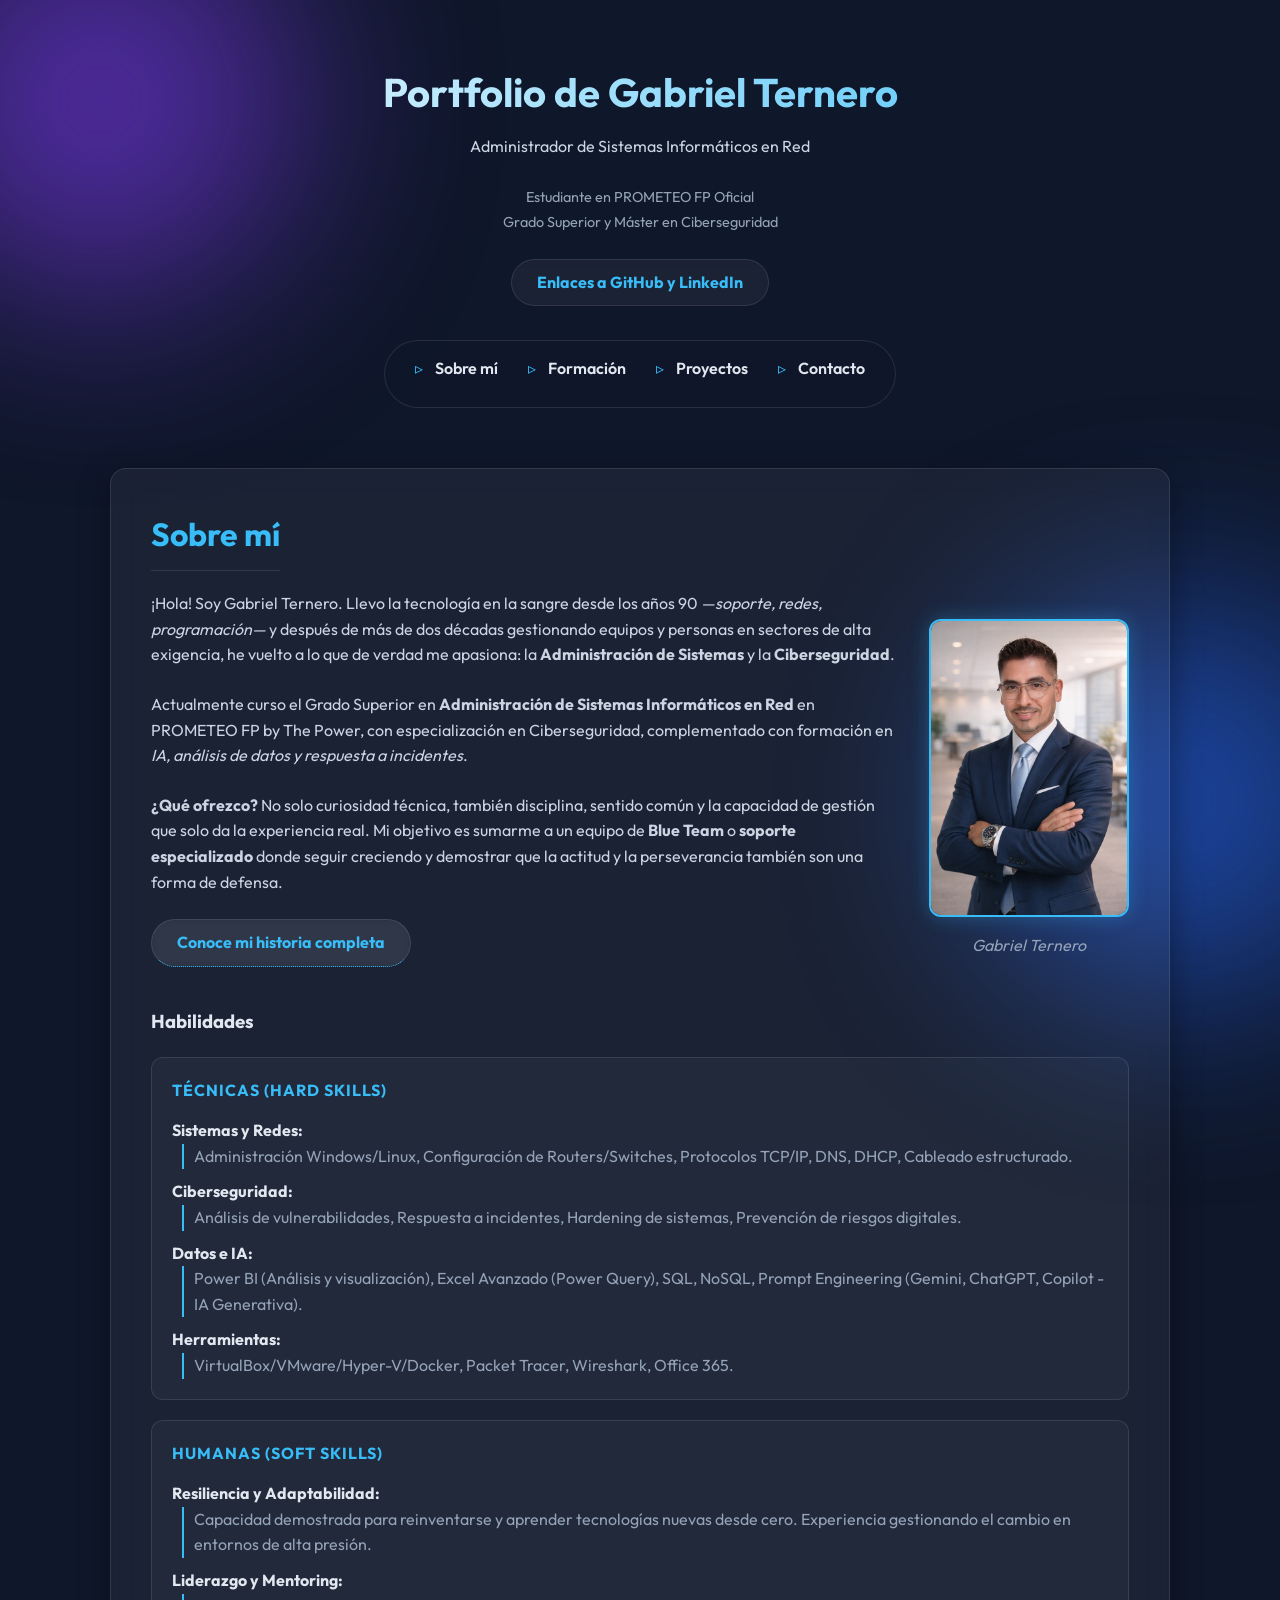
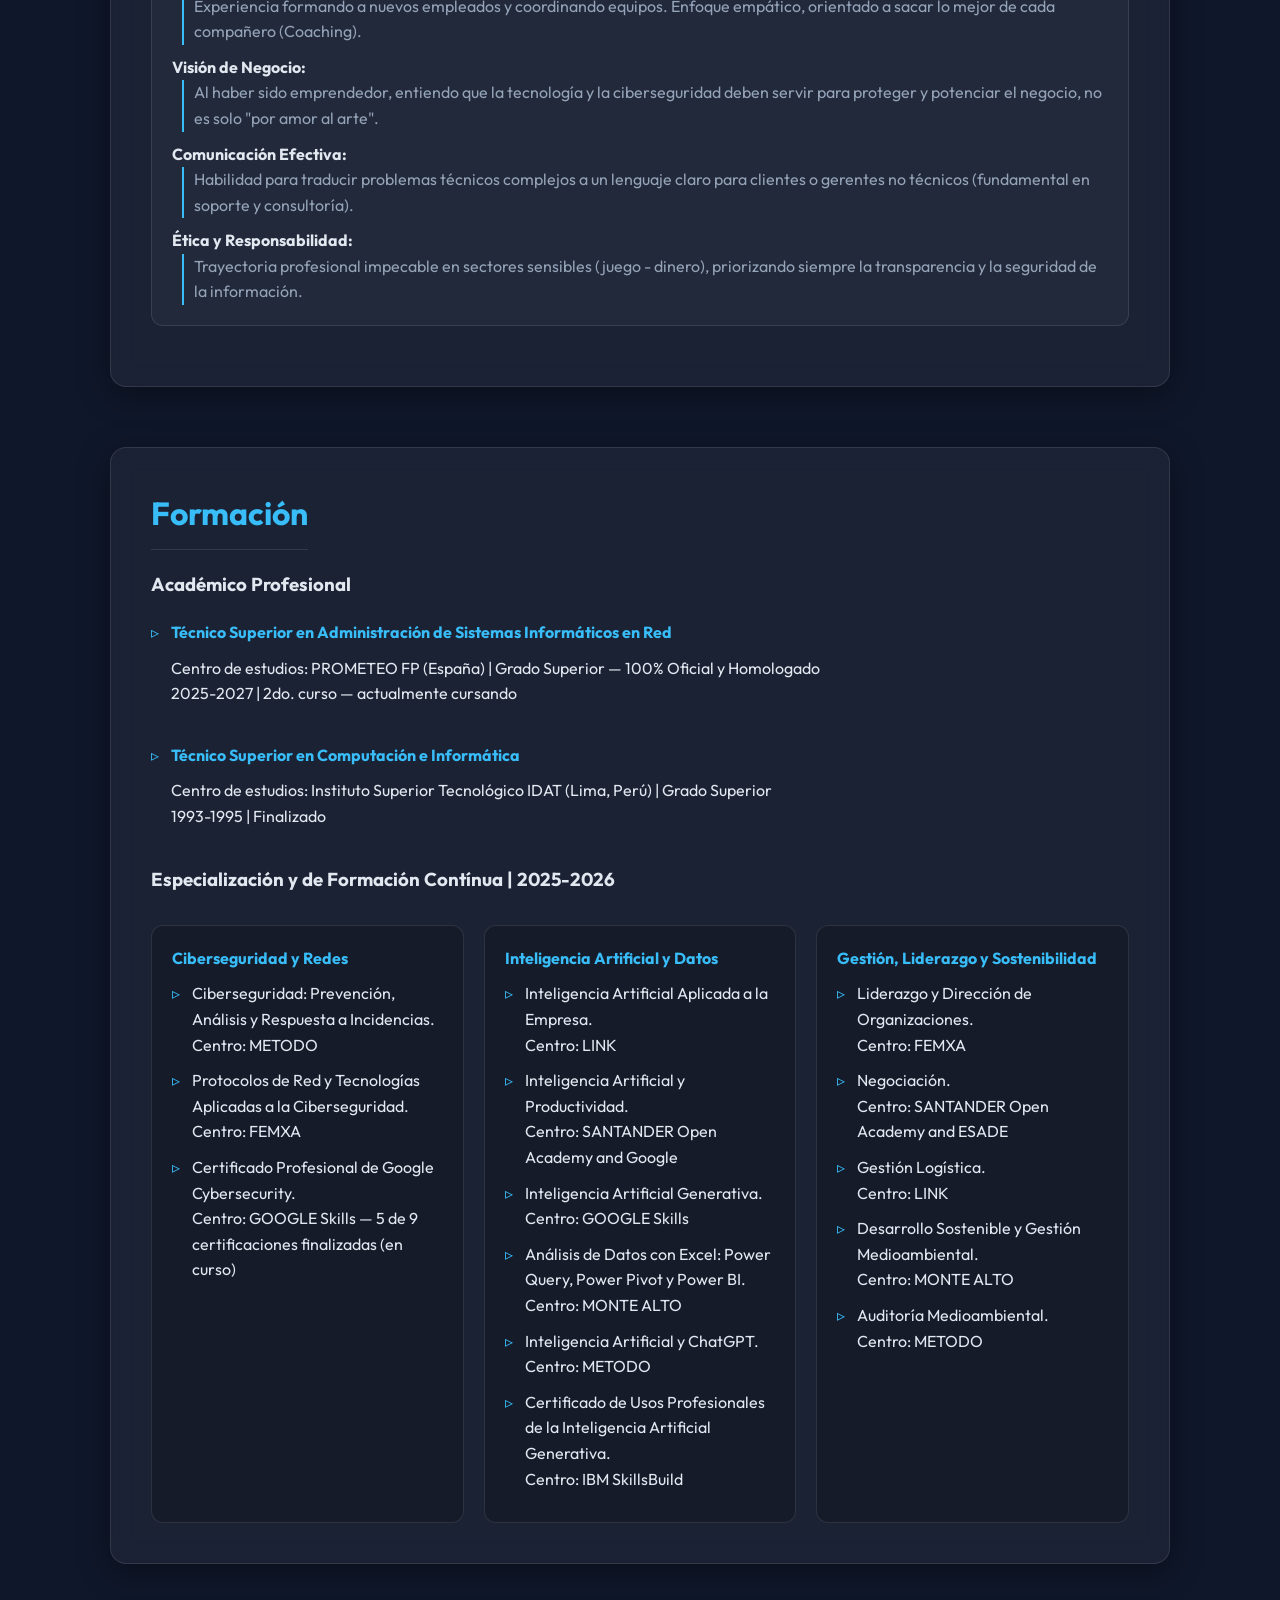
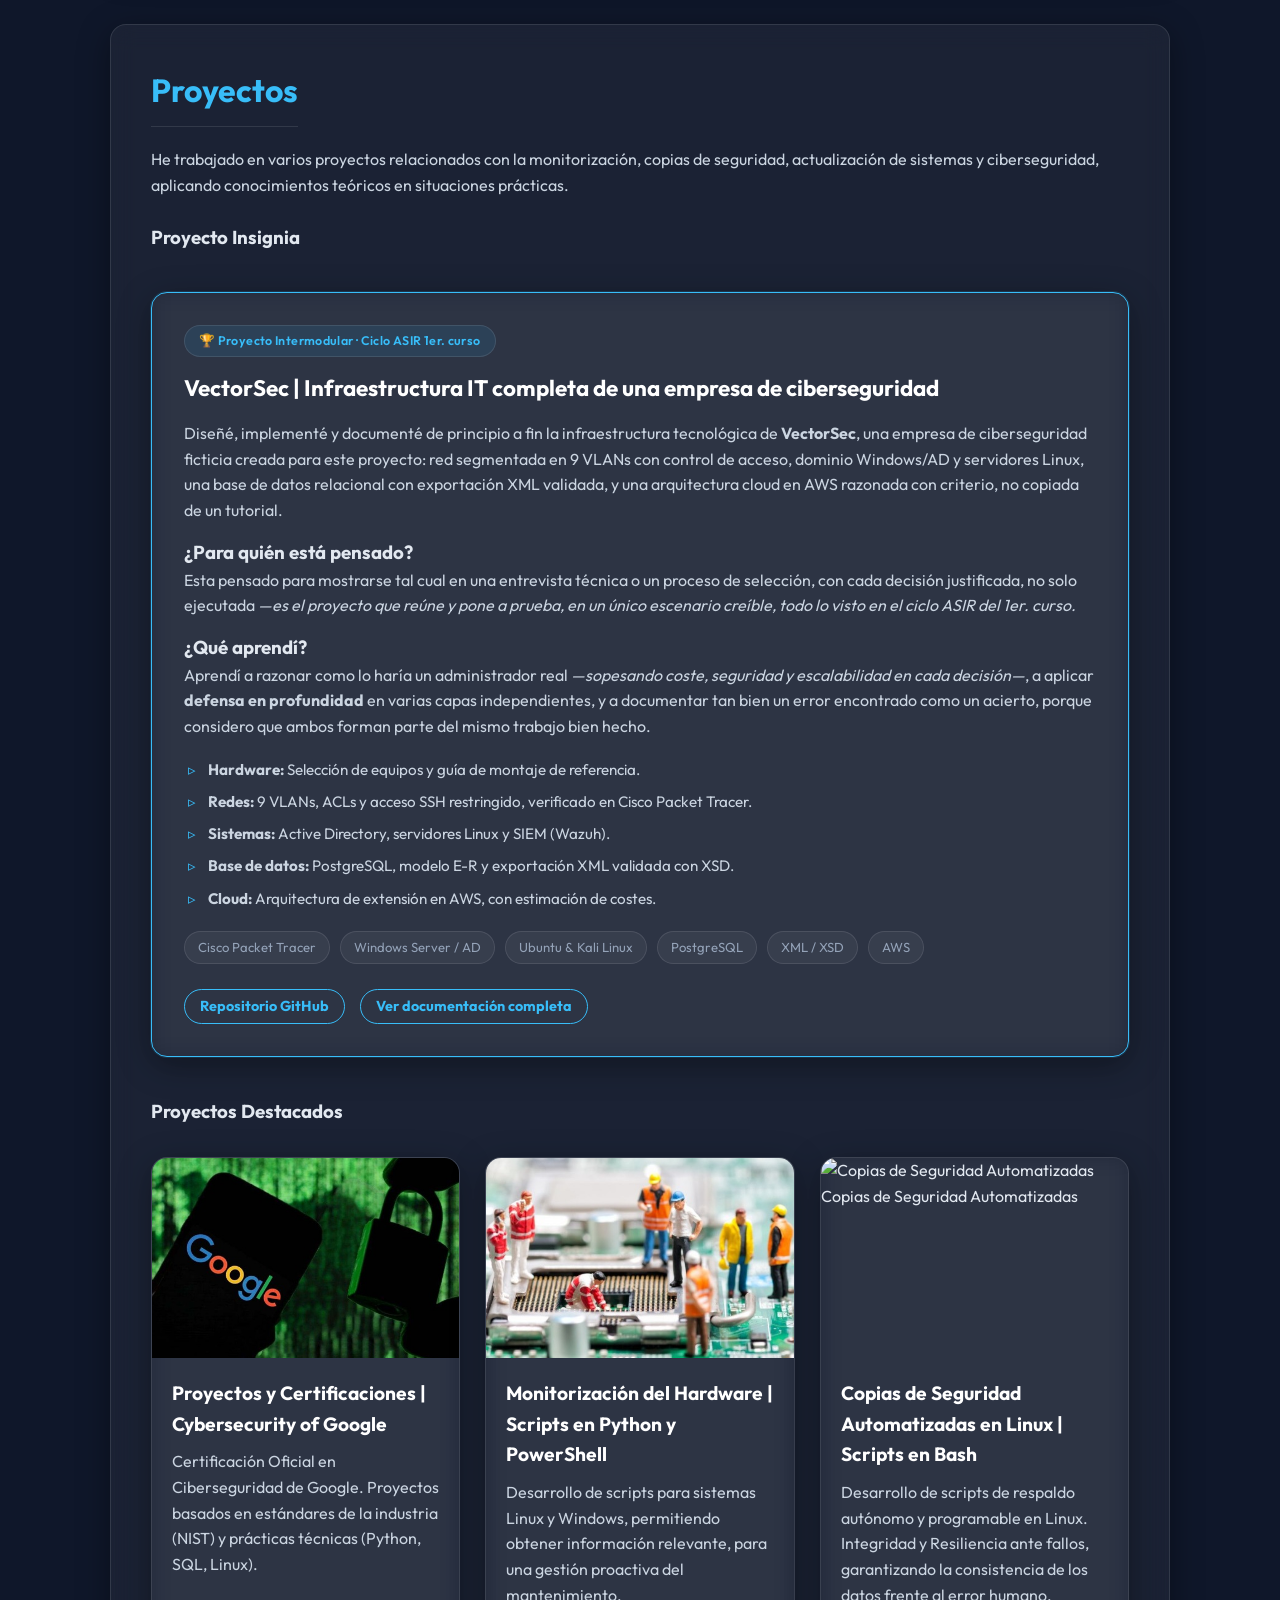
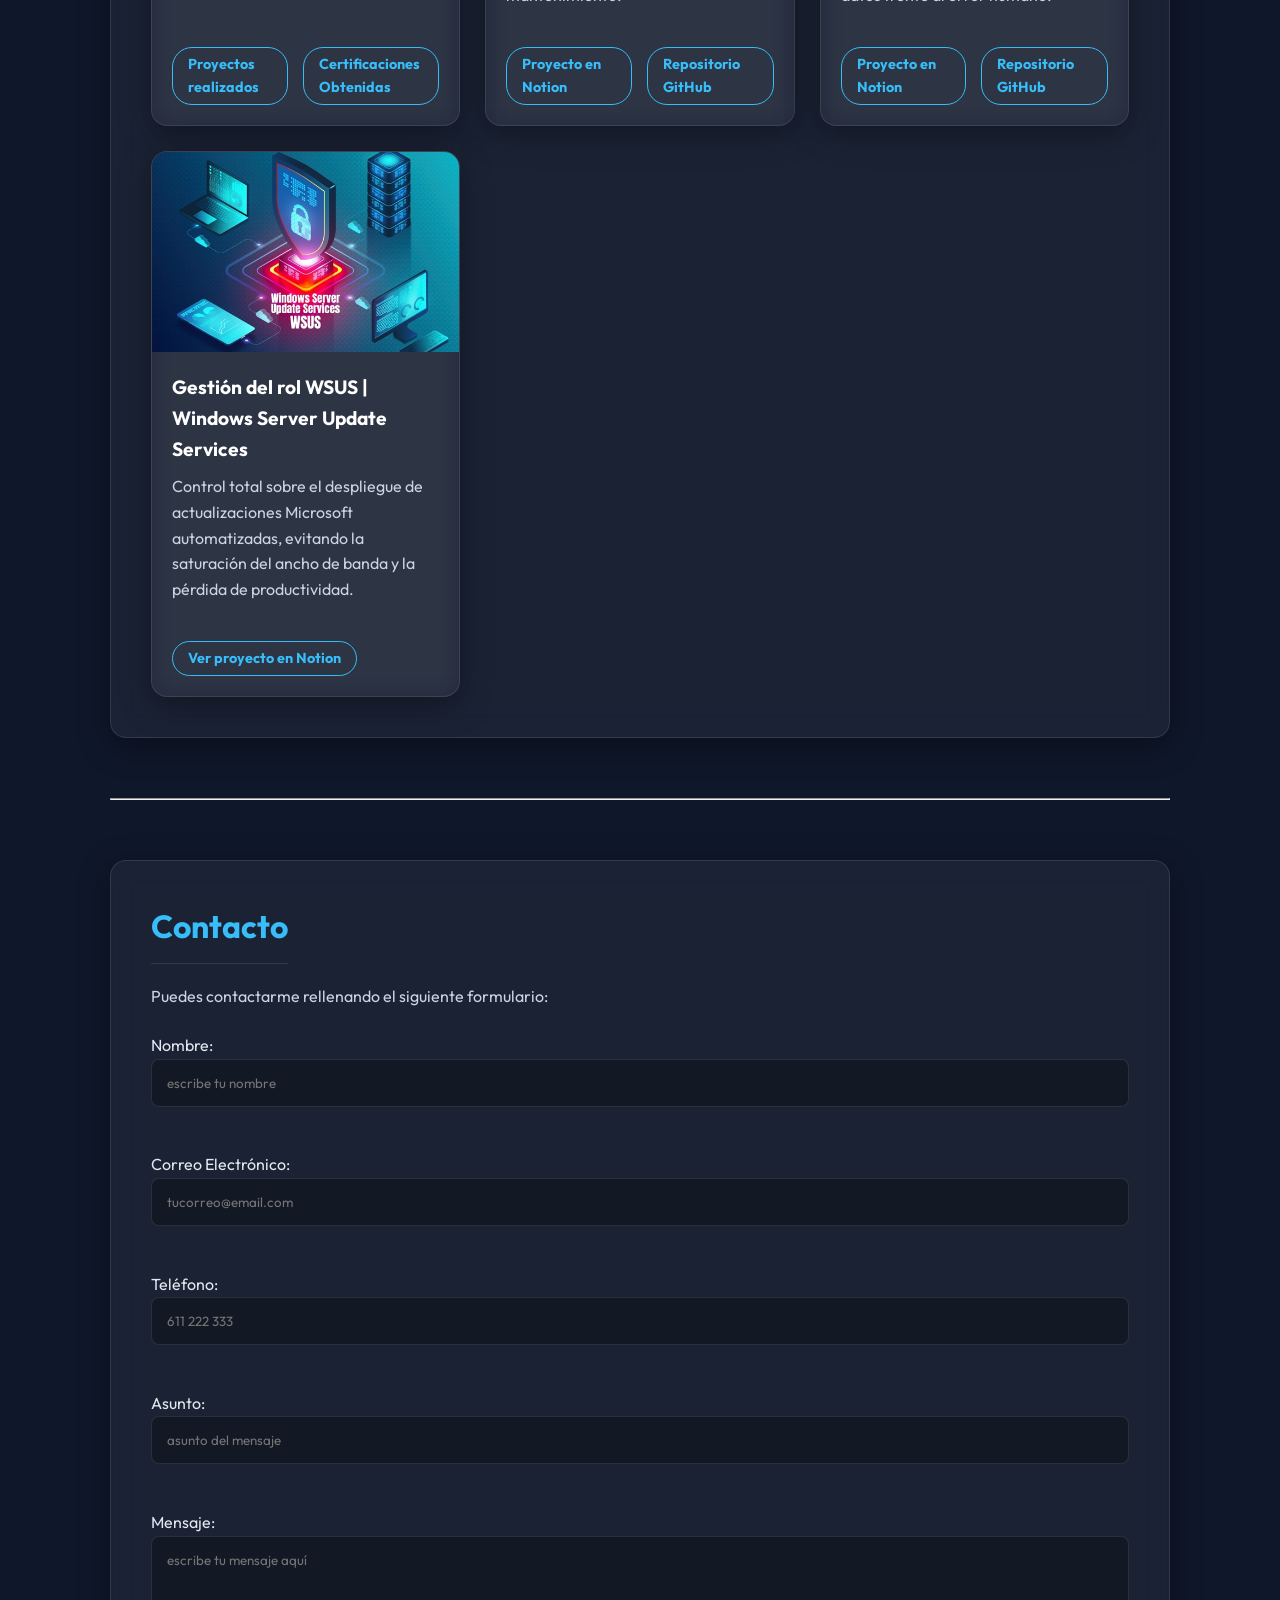
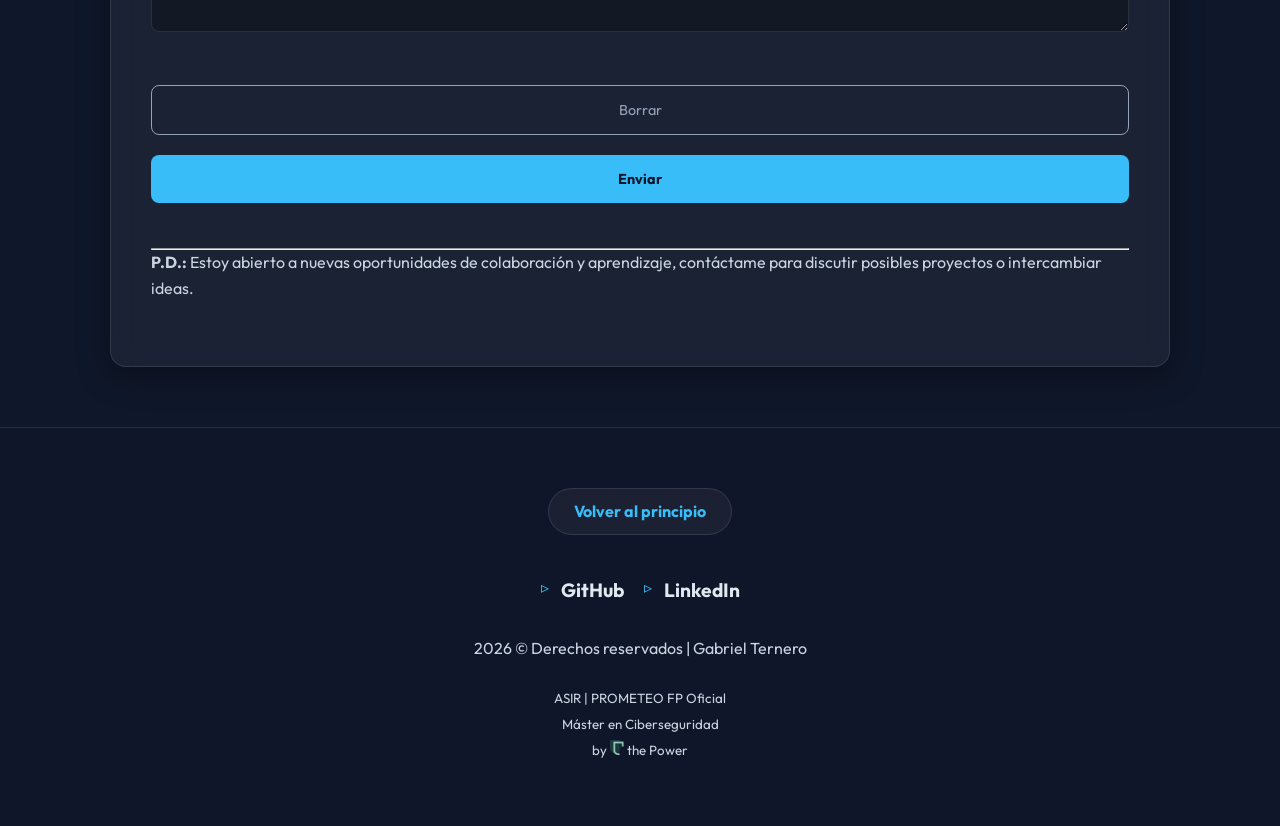
==== index.html @ db65987c "index Ok" ====
<!DOCTYPE html>
<!-- Sirve para definir el tipo de documento y la versión de HTML que se está utilizando -->
<html lang="es">
<!-- Define el idioma del documento como español -->

<head>
    <!-- "head" Etiqueta que contiene metadatos y enlaces a recursos externos -->
    <meta charset="UTF-8">
    <!-- Define la codificación de caracteres del documento como UTF-8. -->
    <meta name="viewport" content="width=device-width, initial-scale=1.0">
    <!-- Configura la vista para dispositivos móviles, asegurando que el diseño se adapte con el ancho -->
    <meta name="author" content="Gabriel Ternero">
    <!-- Indica el autor del documento -->
    <meta name="copyright" content="Gabriel Ternero 2025">
    <!-- Derechos de autor del documento -->
    <meta name="description"
        content="Portfolio Profesional de Gabriel Ternero, Administrador de Sistemas Informáticos en Red (ASIR) especializado en Ciberseguridad e Inteligencia Artificial">
    <!-- Proporciona una breve descripción del contenido del documento para los motores de búsqueda -->
    <meta name="robots" content="index, follow">
    <!-- Indica a los motores de búsqueda que indexen la página y sigan los enlaces -->
    <link rel="icon" href="./images/favicon-gt.png" type="image/png">
    <!-- Enlaza un icono que se muestra en la pestaña del navegador -->
    <title>Gabriel Ternero | Portfolio Profesional</title>
    <!-- Título del documento que aparece en la pestaña del navegador -->
    <link rel="stylesheet" href="./styles.css">
    <!-- Referencia al archivo "styles" CSS (estilos en CSS) -->
</head>

<body> <!-- cuerpo principal del documento -->

    <div class="gradient">

        <header id="principio"> <!-- Encabezado de la página -->

            <div class="encabezado"> <!-- Caja del titulo principal -->

                <h1>Portfolio de Gabriel Ternero</h1> <!-- El título principal de la página -->

                <p>Administrador de Sistemas Informáticos en Red</p>

                <p class="infoProf"> <!-- Información académica actual -->
                    <small>Estudiante en PROMETEO FP Oficial<br>
                        Grado Superior y Máster en Ciberseguridad</small> <br>
                </p>

                <p class="linkProf"> <!-- Enlaces profesionales -->
                    <a href="#enlaces">Enlaces a GitHub y LinkedIn</a>
                </p>
            </div>
            <div>
                <nav class="navbar"> <!-- Barra de navegación con enlaces a secciones específicas de la página -->

                    <button class="menu-toggle" aria-label="Abrir menú"> <!-- Botón para menú móvil -->

                        <span></span>
                        <span></span>
                        <span></span>

                    </button>

                    <ul class="nav-list">

                        <li><a href="#sobre-mi">Sobre mí</a></li>
                        <li><a href="#mi-formacion">Formación</a></li>
                        <li><a href="#mis-proyectos">Proyectos</a></li>
                        <li><a href="#contactar">Contacto</a></li>

                    </ul>

                </nav>
            </div>
        </header>

        <main> <!-- Contenido principal de la página -->

            <div class="sobreMi"> <!--- Caja de Sobre mí -->

                <section>

                    <h2 id="sobre-mi">Sobre mí</h2> <!-- Ancla sobre el encabezado de nivel 2 "Sobre mí" -->

                    <figure>
                        <img src="./images/gabts.jpg" alt="Mi fotografía" width="200">
                        <!-- Mi imagen profesional -->
                        <figcaption>Gabriel Ternero</figcaption>
                    </figure>
                    <br>

                    <p>¡Hola! Soy Gabriel Ternero. Llevo la tecnología en la sangre desde los años 90 <em>—soporte,
                        redes, programación—</em> y después de más de dos décadas gestionando equipos y personas en
                        sectores de alta exigencia, he vuelto a lo que de verdad me apasiona: la
                        <b>Administración de Sistemas</b> y la <b>Ciberseguridad</b>.
                    </p>

                    <p>Actualmente curso el Grado Superior en <b>Administración de Sistemas Informáticos en Red</b>
                        en PROMETEO FP by The Power, con especialización en Ciberseguridad, complementado con
                        formación en <em>IA, análisis de datos y respuesta a incidentes</em>.</p>

                    <p><b>¿Qué ofrezco?</b> No solo curiosidad técnica, también disciplina, sentido común y la
                        capacidad de gestión que solo da la experiencia real. Mi objetivo es sumarme a un equipo de
                        <b>Blue Team</b> o <b>soporte especializado</b> donde seguir creciendo y demostrar que la
                        actitud y la perseverancia también son una forma de defensa.
                    </p>

                    <p class="linkProf"><a href="historia.html">Conoce mi historia completa</a></p>

                    <div class="skills"> <!-- Caja de Habilidades -->

                        <h3>Habilidades</h3> <!-- Subtítulo habilidades -->

                        <div class="hard">

                            <h4>Técnicas (Hard Skills)</h4>

                            <dl> <!-- Lista de definiciones para las habilidades -->
                                <dt><b>Sistemas y Redes:</b></dt>
                                <dd>Administración Windows/Linux, Configuración de Routers/Switches, Protocolos TCP/IP,
                                    DNS,
                                    DHCP, Cableado estructurado.</dd>
                                <dt><b>Ciberseguridad:</b></dt>
                                <dd>Análisis de vulnerabilidades, Respuesta a incidentes, Hardening de sistemas,
                                    Prevención
                                    de
                                    riesgos digitales.</dd>
                                <dt><b>Datos e IA:</b></dt>
                                <dd>Power BI (Análisis y visualización), Excel Avanzado (Power Query), SQL, NoSQL,
                                    Prompt
                                    Engineering
                                    (Gemini, ChatGPT, Copilot - IA Generativa).</dd>
                                <dt><b>Herramientas:</b></dt>
                                <dd>VirtualBox/VMware/Hyper-V/Docker, Packet Tracer, Wireshark, Office 365.</dd>
                            </dl>
                        </div>

                        <div class="soft">

                            <h4>Humanas (Soft Skills)</h4>

                            <dl>
                                <dt><b>Resiliencia y Adaptabilidad:</b></dt>
                                <dd>Capacidad demostrada para reinventarse y aprender tecnologías nuevas desde cero.
                                    Experiencia
                                    gestionando el cambio en entornos de alta presión.</dd>
                                <dt><b>Liderazgo y Mentoring:</b></dt>
                                <dd>Experiencia formando a nuevos empleados y coordinando equipos. Enfoque empático,
                                    orientado a
                                    sacar lo mejor de cada compañero (Coaching).</dd>
                                <dt><b>Visión de Negocio:</b></dt>
                                <dd>Al haber sido emprendedor, entiendo que la tecnología y la ciberseguridad deben
                                    servir
                                    para
                                    proteger y potenciar el negocio, no es solo "por amor al arte".</dd>
                                <dt><b>Comunicación Efectiva:</b></dt>
                                <dd>Habilidad para traducir problemas técnicos complejos a un lenguaje claro para
                                    clientes o
                                    gerentes no técnicos (fundamental en soporte y consultoría).</dd>
                                <dt><b>Ética y Responsabilidad:</b></dt>
                                <dd>Trayectoria profesional impecable en sectores sensibles (juego - dinero),
                                    priorizando
                                    siempre
                                    la transparencia y la seguridad de la información.</dd>
                            </dl>
                        </div>
                    </div>

                </section>

            </div>

            <div class="formacion"> <!--- Caja general de Formación -->

                <section> <!-- Sección de Formación -->

                    <h2 id="mi-formacion">Formación</h2> <!-- Ancla sobre el encabezado de nivel 2 "Formación" -->

                    <h3>Académico Profesional</h3>

                    <div class="academico"> <!-- Caja de Formación Académica -->
                        <ul>
                            <li>
                                <h4>Técnico Superior en Administración de Sistemas Informáticos en Red</h4>

                                Centro de estudios: PROMETEO FP (España) | Grado Superior — 100% Oficial y
                                Homologado<br>
                                2025-2027 | 2do. curso — actualmente cursando
                            </li> <br>

                            <li>
                                <h4>Técnico Superior en Computación e Informática</h4>

                                Centro de estudios: Instituto Superior Tecnológico IDAT (Lima, Perú) | Grado Superior
                                <br>
                                1993-1995 | Finalizado
                            </li> <br>
                        </ul>
                    </div>

                    <h3>Especialización y de Formación Contínua | 2025-2026</h3>

                    <div class="especializacion"> <!-- Caja de Especialización -->
                        <div class="ciber"> <!-- Caja Ciberseguridad -->

                            <h4>Ciberseguridad y Redes</h4>

                            <ul>
                                <li>
                                    Ciberseguridad: Prevención, Análisis y Respuesta a Incidencias. <br>
                                    Centro: METODO
                                </li>
                                <li>
                                    Protocolos de Red y Tecnologías Aplicadas a la Ciberseguridad. <br>
                                    Centro: FEMXA
                                </li>
                                <li>
                                    Certificado Profesional de Google Cybersecurity. <br>
                                    Centro: GOOGLE Skills — 5 de 9 certificaciones finalizadas (en curso)
                                </li>
                            </ul>
                        </div>
                        <div class="iaDatos"> <!-- Caja IA y Datos -->

                            <h4>Inteligencia Artificial y Datos</h4>

                            <ul>
                                <li>
                                    Inteligencia Artificial Aplicada a la Empresa. <br>
                                    Centro: LINK
                                </li>
                                <li>
                                    Inteligencia Artificial y Productividad. <br>
                                    Centro: SANTANDER Open Academy and Google
                                </li>
                                <li>Inteligencia Artificial Generativa. <br>
                                    Centro: GOOGLE Skills
                                </li>
                                <li>
                                    Análisis de Datos con Excel: Power Query, Power Pivot y Power BI. <br>
                                    Centro: MONTE ALTO
                                </li>
                                <li>
                                    Inteligencia Artificial y ChatGPT. <br>
                                    Centro: METODO
                                </li>
                                <li>
                                    Certificado de Usos Profesionales de la Inteligencia Artificial Generativa. <br>
                                    Centro: IBM SkillsBuild
                                </li>
                            </ul>
                        </div>
                        <div class="gls"> <!-- Caja GLS -->

                            <h4>Gestión, Liderazgo y Sostenibilidad</h4>

                            <ul>
                                <li>
                                    Liderazgo y Dirección de Organizaciones. <br>
                                    Centro: FEMXA
                                </li>
                                <li>
                                    Negociación. <br>
                                    Centro: SANTANDER Open Academy and ESADE
                                </li>
                                <li>
                                    Gestión Logística. <br>
                                    Centro: LINK
                                </li>
                                <li>
                                    Desarrollo Sostenible y Gestión Medioambiental. <br>
                                    Centro: MONTE ALTO
                                </li>
                                <li>
                                    Auditoría Medioambiental. <br>
                                    Centro: METODO
                                </li>
                            </ul>
                        </div>
                    </div>

                </section>

            </div>

            <div class="proyectos"> <!--- Caja general de Proyectos -->
                <section> <!-- Sección de Proyectos -->

                    <h2 id="mis-proyectos">Proyectos</h2>

                    <p class="intro-proyectos">He trabajado en varios proyectos relacionados con la monitorización,
                        copias de seguridad, actualización de sistemas y ciberseguridad, aplicando conocimientos
                        teóricos en situaciones prácticas.</p>
                    <!-- Introducción a los proyectos -->

                    <h3>Proyecto Insignia</h3>

                    <div class="grid-proyectos"> <!-- Contenedor de la cuadrícula de proyectos -->

                        <div class="card glass featured-project">
                            <!-- Tarjeta de proyecto con efecto glassmorphism y características resaltantes -->

                            <article class="featured-content">

                                <span class="featured-badge">🏆 Proyecto Intermodular · Ciclo ASIR 1er. curso</span>

                                <h4>VectorSec | Infraestructura IT completa de una empresa de ciberseguridad</h4>

                                <p>
                                    Diseñé, implementé y documenté de principio a fin la infraestructura tecnológica
                                    de <b>VectorSec</b>, una empresa de ciberseguridad ficticia creada para este
                                    proyecto:
                                    red segmentada en 9 VLANs con control de acceso, dominio Windows/AD y servidores
                                    Linux, una base de datos relacional con exportación XML validada, y una arquitectura
                                    cloud en AWS razonada con criterio, no copiada de un tutorial.
                                </p>

                                <h3>¿Para quién está pensado?</h3>

                                <p>
                                    Esta pensado para mostrarse tal cual en una entrevista técnica o un proceso de
                                    selección, con cada decisión justificada, no solo ejecutada <em>—es el proyecto que
                                        reúne y pone a prueba, en un
                                        único escenario creíble, todo lo visto en el ciclo ASIR del 1er. curso.</em>
                                </p>

                                <h3>¿Qué aprendí?</h3>

                                <p>
                                    Aprendí a razonar como lo haría un administrador real <em>—sopesando coste,
                                        seguridad y escalabilidad en cada decisión—</em>, a aplicar <b>defensa en
                                        profundidad</b> en
                                    varias capas independientes, y a documentar tan bien un error encontrado como un
                                    acierto, porque considero que ambos forman parte del mismo trabajo bien hecho.
                                </p>

                                <ul class="featured-modules">
                                    <li><b>Hardware:</b> Selección de equipos y guía de montaje de referencia.</li>
                                    <li><b>Redes:</b> 9 VLANs, ACLs y acceso SSH restringido, verificado en Cisco Packet
                                        Tracer.
                                    </li>
                                    <li><b>Sistemas:</b> Active Directory, servidores Linux y SIEM (Wazuh).</li>
                                    <li><b>Base de datos:</b> PostgreSQL, modelo E-R y exportación XML validada con XSD.
                                    </li>
                                    <li><b>Cloud:</b> Arquitectura de extensión en AWS, con estimación de costes.</li>
                                </ul>

                                <div class="tech-stack">
                                    <span class="tech-tag">Cisco Packet Tracer</span>
                                    <span class="tech-tag">Windows Server / AD</span>
                                    <span class="tech-tag">Ubuntu &amp; Kali Linux</span>
                                    <span class="tech-tag">PostgreSQL</span>
                                    <span class="tech-tag">XML / XSD</span>
                                    <span class="tech-tag">AWS</span>
                                </div>

                                <div class="card-links">
                                    <!-- URL del repositorio -->
                                    <a href="https://github.com/GabTS75/vectorsec-project" target="_blank"
                                        rel="noopener noreferrer">Repositorio GitHub</a>
                                    <a href="https://github.com/GabTS75/vectorsec-project#readme" target="_blank"
                                        rel="noopener noreferrer">Ver documentación completa</a>
                                </div>

                            </article>
                        </div>
                    </div>

                    <h3>Proyectos Destacados</h3>

                    <div class="grid-proyectos"> <!-- Contenedor de la cuadrícula de proyectos -->

                        <article class="card glass"> <!-- Tarjeta de proyecto con efecto glassmorphism -->
                            <figure>
                                <img src="./images/00_cybersecurity.jpg" alt="Ciberseguridad Google">
                                <figcaption>Ciberseguridad Google</figcaption>
                            </figure>
                            <div class="card-content"> <!-- Contenido de la tarjeta -->

                                <h4>Proyectos y Certificaciones | Cybersecurity of Google</h4>

                                <p>Certificación Oficial en Ciberseguridad de Google. Proyectos basados en estándares de
                                    la industria (NIST) y prácticas técnicas (Python, SQL, Linux).</p>
                                <div class="card-links"> <!-- Enlaces relacionados con el proyecto -->
                                    <a href="https://github.com/GabTS75/Proyectos_Ciber" target="_blank"
                                        rel="noopener noreferrer">Proyectos realizados</a>
                                    <a href="https://github.com/GabTS75/CIBERSEGURIDAD" target="_blank"
                                        rel="noopener noreferrer">Certificaciones Obtenidas</a>
                                </div>
                            </div>
                        </article>

                        <article class="card glass">
                            <figure>
                                <img src="./images/01_monitorizacion.jpg" alt="Monitorización del hardware">
                                <figcaption>Monitorización del hardware</figcaption>
                            </figure>
                            <div class="card-content">

                                <h4>Monitorización del Hardware | Scripts en Python y PowerShell</h4>

                                <p>Desarrollo de scripts para sistemas Linux y Windows, permitiendo obtener información
                                    relevante, para una gestión proactiva del mantenimiento.
                                </p>
                                <div class="card-links">
                                    <a href="https://legendary-split-8cd.notion.site/01-Monitorizaci-n-del-Hardware-Gabriel-Ternero-33be1f2471ef807baf64f1db499580da"
                                        target="_blank" rel="noopener noreferrer">Proyecto en Notion</a>
                                    <a href="https://github.com/GabTS75/Monitorizacion" target="_blank"
                                        rel="noopener noreferrer">Repositorio GitHub</a>
                                </div>
                            </div>
                        </article>

                        <article class="card glass">
                            <figure>
                                <img src="./images/02_backups.jpg" alt="Copias de Seguridad Automatizadas">
                                <figcaption>Copias de Seguridad Automatizadas</figcaption>
                            </figure>
                            <div class="card-content">

                                <h4>Copias de Seguridad Automatizadas en Linux | Scripts en Bash</h4>

                                <p>Desarrollo de scripts de respaldo autónomo y programable en Linux. Integridad y
                                    Resiliencia ante fallos, garantizando la consistencia de los datos frente al error
                                    humano.</p>
                                <div class="card-links">
                                    <a href="https://legendary-split-8cd.notion.site/02-Copia-de-Seguridad-Automatizada-en-Linux-Gabriel-Ternero-330e1f2471ef80ad87f6c315949d7b4e"
                                        target="_blank" rel="noopener noreferrer">Proyecto en Notion</a>
                                    <a href="https://github.com/GabTS75/BackupScripts" target="_blank"
                                        rel="noopener noreferrer">Repositorio GitHub</a>
                                </div>
                            </div>
                        </article>

                        <article class="card glass">
                            <figure>
                                <img src="./images/03_wsus.jpg" alt="Windows Server Update Services">
                                <figcaption>Gestión del rol WSUS</figcaption>
                            </figure>
                            <div class="card-content">

                                <h4>Gestión del rol WSUS | Windows Server Update Services</h4>

                                <p>Control total sobre el despliegue de actualizaciones Microsoft automatizadas,
                                    evitando la saturación del ancho de banda y la pérdida de productividad.</p>
                                <div class="card-links">
                                    <a href="https://legendary-split-8cd.notion.site/03-Rol-WSUS-caso-pr-ctico-de-resoluci-n-de-incidencias-Gabriel-Ternero-392e1f2471ef80eabce7dd4c1c8f1eda"
                                        target="_blank" rel="noopener noreferrer">Ver proyecto en Notion</a>
                                </div>
                            </div>
                        </article>

                    </div>
                </section>
            </div>

            <hr>

            <div class="contacto"> <!-- Caja del Contacto-->

                <section> <!-- Sección de Contacto -->

                    <h2 id="contactar">Contacto</h2><!-- Ancla sobre el encabezado de nivel 2 "Contacto" -->

                    <p> Puedes contactarme rellenando el siguiente formulario: </p>

                    <div>
                        <form id="formContacto"> <!-- Inicio del formulario de contacto. -->
                            <input type="hidden" name="access_key" value="de50fab6-8196-46a9-b37b-d1418a4a1e5c">
                            <!-- Clave de acceso para el servicio de formulario. -->
                            <input type="hidden" name="subject" value="Nuevo mensaje desde tu portfolio">
                            <input type="hidden" name="from_name" value="Portfolio de Gabriel Ternero">
                            <input type="checkbox" name="botcheck" style="display:none"> <!-- honeypot anti-spam -->

                            <label for="nombre">Nombre:</label> <!-- Etiqueta para el nombre. -->
                            <input type="text" id="nombre" name="nombre" placeholder="escribe tu nombre"
                                required><br><br> <!-- Campo de texto para el nombre que es obligatorio. -->

                            <label for="email">Correo Electrónico:</label> <!-- Etiqueta para el correo electrónico. -->
                            <input type="email" id="email" name="email" placeholder="tucorreo@email.com"
                                required><br><br> <!-- Campo de texto para el correo electrónico. -->

                            <label for="telefono">Teléfono:</label> <!-- Etiqueta para el teléfono. -->
                            <input type="tel" required name="telefono" id="telefono" pattern="[0-9]{9}"
                                placeholder="611 222 333"><br><br>
                            <!-- Campo de texto para el teléfono con patrón específico. -->

                            <label for="asunto">Asunto:</label> <!-- Etiqueta para el asunto. -->
                            <input type="text" id="asunto" name="asunto" placeholder="asunto del mensaje"><br><br>
                            <!-- Campo de texto para el asunto. -->

                            <label for="mensaje">Mensaje:</label><br> <!-- Etiqueta para el mensaje. -->
                            <textarea id="mensaje" name="mensaje" rows="4" cols="50"
                                placeholder="escribe tu mensaje aquí" required></textarea><br><br>
                            <!-- Área de texto para el mensaje. -->

                            <input type="reset" value="Borrar"> <!-- Botón para borrar el formulario. -->
                            <input type="submit" value="Enviar"> <!-- Botón para enviar el formulario. -->
                            <p id="formMensaje" style="display:none;"></p>
                        </form>
                    </div>

                    <br>
                    <hr>

                    <p><b>P.D.:</b> Estoy abierto a nuevas oportunidades de colaboración y aprendizaje,
                        contáctame
                        para discutir posibles proyectos o intercambiar ideas.
                    </p>

                </section>

            </div>

        </main>

        <footer id="enlaces"> <!--- Pie de página del documento -->

            <p class="linkProf">
                <a href="#principio">Volver al principio</a>
            </p>

            <div class="links"> <!-- Caja del pie de página -->
                <ul>
                    <li> <!-- Elementos de la lista en línea. -->
                        <a href="https://github.com/GabTS75" target="_blank" rel="noopener noreferrer">GitHub</a>
                    </li>
                    <li>
                        <a href="https://www.linkedin.com/in/jgabrielts/" target="_blank"
                            rel="noopener noreferrer">LinkedIn</a>
                    </li>
                </ul>
            </div>

            <p>2026 &copy; Derechos reservados | Gabriel Ternero</p>
            <p>
                <small>ASIR | PROMETEO FP Oficial <br>
                    Máster en Ciberseguridad <br>
                    by <img src="./images/thepower.png" alt="Logo The Power" style="height: 1.1em;"> the Power
                </small>
            </p>

        </footer>

    </div>

    <script> // Script para enviar el formulario de contacto a través de Web3Forms
        document.getElementById('formContacto').addEventListener('submit', function (e) {
            e.preventDefault();
            const form = e.target;
            const data = new FormData(form);
            const mensajeEl = document.getElementById('formMensaje');

            fetch('https://api.web3forms.com/submit', {
                method: 'POST',
                headers: { 'Accept': 'application/json' },
                body: data
            })
                .then((response) => response.json())
                .then((result) => {
                    if (result.success) {
                        mensajeEl.textContent = '¡Gracias! Tu mensaje se ha enviado correctamente.';
                        mensajeEl.style.color = 'green';
                        form.reset();
                    } else {
                        mensajeEl.textContent = 'Ha ocurrido un error. Inténtalo de nuevo o escríbeme directamente.';
                        mensajeEl.style.color = 'red';
                    }
                    mensajeEl.style.display = 'block';
                })
                .catch(() => {
                    mensajeEl.textContent = 'No se ha podido enviar. Revisa tu conexión e inténtalo de nuevo.';
                    mensajeEl.style.color = 'red';
                    mensajeEl.style.display = 'block';
                });
        });
    </script>

    <script> // Script para el menú de navegación responsive
        const menuToggle = document.querySelector('.menu-toggle'); // Selecciona el botón del menú
        const navList = document.querySelector('.nav-list'); // Selecciona la lista de navegación

        menuToggle.addEventListener('click', () => { // Evento de clic en el botón del menú
            navList.classList.toggle('active');
            menuToggle.classList.toggle('open');
        });

        // Cerrar menú al hacer clic en un enlace
        document.querySelectorAll('.nav-list a').forEach(link => { // Selecciona todos los enlaces de la lista de navegación
            link.addEventListener('click', () => { // Evento de clic en cada enlace
                navList.classList.remove('active');
                menuToggle.classList.remove('open');
            });
        });
    </script>

</body>

</html>
---- styles.css ----
@import url("https://fonts.googleapis.com/css2?family=Outfit:wght@300;400;600;700&display=swap");
/* Importamos la fuente 'Outfit' desde Google Fonts */

/* 1. VARIABLES Y CONFIGURACIÓN */
:root {
    --bg-dark: #0f172a;
    /* Azul muy oscuro de fondo */
    --bg-medium: rgba(15, 23, 42, 0.8);
    /* Azul oscuro semi-transparente para capas intermedias */
    --glass-bg: rgba(255, 255, 255, 0.05);
    /* Blanco muy transparente */
    --glass-border: rgba(255, 255, 255, 0.1);
    /* Borde sutil para el efecto cristal */
    --glass-shadow: 0 8px 32px 0 rgba(0, 0, 0, 0.37);
    /* Sombra para dar profundidad */

    --text-main: #e2e8f0;
    /* Blanco opaco para el texto principal */
    --text-muted: #94a3b8;
    /* Gris azulado */
    --text-smoke: #cbd5e1;
    /* Gris claro para el texto secundario */
    --accent: #38bdf8;
    /* Azul cian brillante */
    --accent-hover: #0ea5e9;
    /* Azul cian más oscuro para el hover */

    --gradient-blob-1: #7c3aed;
    /* Violeta */
    --gradient-blob-2: #2563eb;
    /* Azul */
}

* {
    /* Reseteo básico y configuración global */
    margin: 0;
    padding: 0;
    box-sizing: border-box;
    /* Para que el padding no afecte al tamaño total */
    cursor: default !important;
    /* Cursor por defecto (quito la manito del maouse para los links)*/
    /* Si se requiere restaurar (que cambie a "manito" en los enlaces, se elimina esa línea */
}

html {
    scroll-behavior: smooth;
    /* Desplazamiento suave al hacer clic en enlaces de navegación */
}

body {
    font-family: 'Outfit', sans-serif;
    /* Uso una fuente moderna o en su defecto la sans-serif */
    background-color: var(--bg-dark);
    /* Fondo oscuro sólido para un mejor contraste con el efecto cristal */
    color: var(--text-main);
    /* Color de texto principal */
    line-height: 1.6;
    /* Para mejor legibilidad */
    overflow-x: hidden;
    /* Evita el scroll horizontal causado por los blobs animados */
    position: relative;
    /* Para posicionar los blobs de fondo */
}

/* Fondo abstracto animado (Blobs de color detrás del cristal) */
body::before,
body::after {
    content: '';
    /* Elementos vacíos para los blobs de fondo */
    position: fixed;
    /* Fijo para que se mantengan en su lugar al hacer scroll */
    width: 400px;
    height: 400px;
    border-radius: 50%;
    filter: blur(100px);
    /* Ese desenfoque es el que "crea el ambiente" */
    z-index: -1;
    /* Detrás de todo el contenido */
    opacity: 0.6;
    /* Opacidad para que no sean demasiado intrusivos */
    animation: blobAnimation 20s infinite;
    /* Animación suave y lenta */
}

/* Blob Violeta */
body::before {
    background: var(--gradient-blob-1);
    top: -100px;
    left: -100px;
}

/* Blob Azul */
body::after {
    background: var(--gradient-blob-2);
    bottom: -100px;
    right: -100px;
}

/* 2. CLASES (Estilo Cristal) */
.glass,
.sobreMi,
.formacion,
.proyectos,
.contacto {
    background: var(--glass-bg);
    /* Fondo semi-transparente para el efecto cristal */
    backdrop-filter: blur(12px);
    /* Efecto de vidrio esmerilado */
    -webkit-backdrop-filter: blur(12px);
    /* Soporte Safari y Edge */
    border: 1px solid var(--glass-border);
    /* Borde sutil para definir el cristal */
    border-radius: 16px;
    box-shadow: var(--glass-shadow);
}

/* Contenedores principales */
main {
    max-width: 1100px;
    /* Ancho máximo para evitar que el contenido se extienda demasiado en pantallas grandes */
    margin: 40px auto;
    /* Margen superior e inferior a 40px y centrado automático */
    padding: 0 20px;
    /* Espacio lateral de 20px */
    display: flex;
    /* Usamos flexbox para organizar las secciones principales */
    flex-direction: column;
    /* Las secciones se apilan verticalmente */
    gap: 60px;
    /* Separación entre grandes bloques */
}

/* 3. HEADER Y NAV */
header {
    text-align: center;
    padding: 60px 20px 10px 20px;
    /* Espacio de 40px arriba, 20px derecha, 10px abajo y 20px izquierda */
    margin-bottom: 20px;
    /* Espacio debajo del header para separar del contenido */
}

.linkProf a {
    display: inline-block;
    /* Para que el enlace se comporte como un bloque y podamos aplicar padding */
    text-decoration: none;
    /* Quitamos el subrayado */
    background: var(--glass-bg);
    /* Fondo tipo cristal */
    color: var(--accent);
    /* Usamos el azul cian del diseño */
    padding: 10px 25px;
    border-radius: 50px;
    border: 1px solid var(--glass-border);
    /* Borde sutil para el efecto cristal */
    backdrop-filter: blur(5px);
    /* Un poco de desenfoque para el botón */
    font-weight: bold;
    transition: all 0.3s ease;
}

.linkProf a:hover {
    background: rgba(56, 189, 248, 0.2);
    /* Un leve brillo azul */
    color: #fff;
    border-color: var(--accent);
    /* Borde más brillante al hacer hover */
    transform: translateY(-2px);
    /* Pequeño levantamiento al hacer hover */
}

/* Enlaces dentro del párrafo narrativo (para historia.html) */
.formacion p a,
.sobreMi p a {
    color: var(--accent);
    text-decoration: none;
    border-bottom: 1px dotted var(--accent);
    transition: color 0.2s, border-color 0.2s;
}

.formacion p a:hover,
.sobreMi p a:hover {
    color: #fff;
    border-bottom-color: #fff;
}

h1 {
    font-size: 2.5rem;
    background: linear-gradient(to right, #fff, var(--accent));
    /* Degradado para el título */
    background-clip: text;
    /* Clipa el fondo al texto */
    -webkit-background-clip: text;
    /* Soporte Safari y Edge */
    -webkit-text-fill-color: transparent;
    /* Se ve el texto con el degradado */
    margin-bottom: 10px;
}

.infoProf small {
    color: var(--text-muted);
    /* Color gris azulado para el texto secundario */
    font-size: 0.9em;
}

/* Navegación */
.navbar {
    display: flex;
    /* Usamos flexbox para centrar el menú */
    justify-content: center;
    /* Centramos horizontalmente */
    padding: 10px 0;
}

.nav-list {
    list-style: none;
    /* Quitamos los puntos de la lista */
    display: flex;
    gap: 30px;
    background: var(--bg-medium);
    /* Fondo algo más opaco y transparente para el menú */
    padding: 15px 30px;
    border-radius: 50px;
    border: 1px solid var(--glass-border);
    backdrop-filter: blur(10px);
    /* Efecto cristal */
}

.nav-list a {
    text-decoration: none;
    /* Quitamos el subrayado */
    color: var(--text-main);
    font-weight: 600;
    transition: color 0.3s;
}

.nav-list a:hover {
    color: var(--accent);
    /* Efecto hover azul brillante */
}

/* Botón Hamburguesa (no se ve en el PC) */
.menu-toggle {
    display: none;
    /* Se muestra solo en móvil con media query */
    background: none;
    /* Sin fondo para el botón */
    border: none;
    flex-direction: column;
    gap: 5px;
}

/* Las tres líneas del botón hamburguesa */
.menu-toggle span {
    display: block;
    /* Cada línea es un bloque */
    width: 25px;
    /* Ancho de las líneas */
    height: 3px;
    background-color: var(--text-main);
    border-radius: 3px;
    transition: 0.3s;
}

/* 4. SECCIÓN "Sobre mí" */
.sobreMi {
    padding: 40px;
    /* Espacio interno para que el contenido no toque los bordes del cristal */
}

/* Mi imagen flotante pero moderna */
.sobreMi figure {
    float: right;
    /* Imagen flotante a la derecha */
    width: 200px;
    /* Ancho fijo para la imagen */
    margin-top: 110px;
    /* Para que la imagen quede alineada con el título */
    margin-left: 30px;
    margin-bottom: 10px;
    position: relative;
}

.sobreMi img {
    width: 100%;
    /* La imagen ocupa todo el ancho del contenedor */
    border-radius: 12px;
    border: 2px solid var(--accent);
    /* Borde azul cian para destacar la imagen */
    box-shadow: 0 0 20px rgba(56, 189, 248, 0.3);
    /* Resplandor azul cian */
}

/* Mi nombre al pie de la foto, centrado y estilizado */
.sobreMi figcaption {
    text-align: center;
    color: var(--text-muted);
    font-style: italic;
    margin-top: 8px;
}

/* Títulos */
h2 {
    color: var(--accent);
    /* Azul cian para los títulos de las secciones */
    font-size: 2rem;
    margin-bottom: 20px;
    border-bottom: 1px solid var(--glass-border);
    /* Línea sutil debajo del título */
    padding-bottom: 10px;
    display: inline-block;
    /* Para que el borde solo ocupe el ancho del texto (la parte de abajo como subarayado) */
}

p {
    margin-bottom: 1.5rem;
    /* Espacio entre párrafos para mejorar la legibilidad */
    color: var(--text-smoke);
    /* Gris claro para lectura */
}

/* Skills (Habilidades) */
.skills {
    margin-top: 40px;
    /* Separación entre la sección de "Sobre mí" y "Habilidades" */
}

.skills h3 {
    margin-bottom: 20px;
    color: var(--text-main);
}

.hard,
.soft {
    background: rgba(255, 255, 255, 0.03);
    /* Ligeramente más claro que el fondo */
    padding: 20px;
    border-radius: 12px;
    margin-bottom: 20px;
    border: 1px solid var(--glass-border);
    /* Borde sutil para el efecto cristal */
    transition: transform 0.3s, border-color 0.3s;
    /* Transición suave para el hover */

}

.hard:hover,
.soft:hover {
    transform: translateY(-5px);
    /* Pequeño levantamiento al hacer hover */
    box-shadow: 0 15px 30px rgba(0, 0, 0, 0.5);
    /* Sombra más intensa al hacer hover */
    border-color: var(--accent);
    /* Borde más brillante al hacer hover */
}

.hard h4,
.soft h4 {
    color: var(--accent);
    margin-bottom: 15px;
    text-transform: uppercase;
    /* Mayúsculas para los subtítulos de habilidades */
    letter-spacing: 1px;
}

dt {
    color: var(--text-main);
    /* Color blanco opaco para los nombres de las habilidades */
    font-weight: bold;
    margin-top: 10px;
}

dd {
    color: var(--text-muted);
    /* Gris azulado para las descripciones de habilidades */
    margin-left: 10px;
    border-left: 2px solid var(--accent);
    padding-left: 10px;
}

/* 5. SECCIÓN "Formación y Especialización" */
.formacion {
    padding: 40px;
}

.formacion h3 {
    margin-bottom: 20px;
    color: var(--text-main);
}

.formacion h4 {
    color: var(--accent);
    margin-bottom: 10px;
}

.especializacion {
    display: flex;
    /* Flexbox para organizar las especializaciones en una fila */
    flex-wrap: wrap;
    /* Permite que las especializaciones se ajusten a la siguiente línea en pantallas pequeñas */
    gap: 20px;
    /* Espacio entre las especializaciones */
    margin-top: 30px;
}

.ciber,
.iaDatos,
.gls {
    flex: 1 1 300px;
    /* Crece, se encoge y tiene un ancho base de 300px (responsive)*/
    background: rgba(0, 0, 0, 0.2);
    /* Fondo más oscuro para destacar */
    padding: 20px;
    border-radius: 12px;
    border: 1px solid var(--glass-border);
    transition: transform 0.3s, border-color 0.3s;
}

.ciber:hover,
.iaDatos:hover,
.gls:hover {
    transform: translateY(-5px);
    box-shadow: 0 15px 30px rgba(0, 0, 0, 0.5);
    border-color: var(--accent);
}

ul li {
    list-style: none;
    margin-bottom: 10px;
    position: relative;
    padding-left: 20px;
}

/* Agregamos un icono personalizado antes de cada elemento de la lista */
ul li::before {
    content: '▹';
    color: var(--accent);
    position: absolute;
    left: 0;
}

/* 6. SECCIÓN "Proyectos" */
.proyectos {
    padding: 40px;
}

.grid-proyectos {
    display: grid;
    /* Grid automático */
    grid-template-columns: repeat(auto-fit, minmax(300px, 1fr));
    /* Cada tarjeta tiene un ancho mínimo de 300px y se puede ajustar al espacio disponible */
    gap: 25px;
    margin-top: 30px;
}

/* Las tarjetas heredan el efecto glass pero lo reforzamos */
.card {
    background: rgba(255, 255, 255, 0.03);
    overflow: hidden;
    /* Para que la imagen no se salga al hacer zoom, se oculta el exceso */
    transition: transform 0.3s ease;
    display: flex;
    flex-direction: column;
    /* Para que el contenido se apilen en vertical */
}

.card:hover {
    transform: translateY(-10px);
    box-shadow: 0 15px 30px rgba(0, 0, 0, 0.5);
    border-color: var(--accent);
}

.card figure {
    height: 200px;
    /* Altura fija para las imágenes de los proyectos */
    overflow: hidden;
}

.card img {
    width: 100%;
    /* 100% del ancho del contenedor */
    height: 100%;
    /* 100% de la altura del contenedor */
    object-fit: cover;
    /* Recorta la imagen para llenar el espacio */
    transition: transform 0.5s;
    /* Transición suave para el efecto zoom */
}

.card:hover img {
    transform: scale(1.1);
    /* Efecto zoom al pasar el ratón */
}

.card-content {
    padding: 20px;
    display: flex;
    flex-direction: column;
    /* Para que el contenido se apilen en vertical */
    flex-grow: 1;
    /* Para que el contenido ocupe todo el espacio disponible */
}

.card h4 {
    color: #fff;
    /* Color blanco del título de cada proyecto, para destacar sobre el fondo oscuro */
    margin-bottom: 10px;
    font-size: 1.2rem;
}

.card-links {
    margin-top: auto;
    /* Empuja los enlaces (tipo botones) hacia el final del contenido */
    padding-top: 15px;
    display: flex;
    gap: 15px;
    /* Espacio entre los enlaces */
}

.card-links a {
    color: var(--accent);
    text-decoration: none;
    font-size: 0.9em;
    font-weight: bold;
    border: 1px solid var(--accent);
    padding: 5px 15px;
    border-radius: 20px;
    /* Botones redondeados */
    transition: background 0.3s, color 0.3s;
    /* Transición suave para el hover */
}

.card-links a:hover {
    background: var(--accent);
    color: var(--bg-dark);
}

/* 7. SECCIÓN "Contacto" */
.contacto {
    padding: 40px;
}

input,
textarea {
    width: 100%;
    background: rgba(0, 0, 0, 0.3);
    border: 1px solid var(--glass-border);
    padding: 15px;
    color: #fff;
    border-radius: 8px;
    margin-bottom: 20px;
    font-family: inherit;
    /* Para que el texto dentro de los inputs use la misma fuente que el resto del sitio */
}

input:focus,
textarea:focus {
    outline: none;
    /* Quitamos el borde de enfoque predeterminado */
    border-color: var(--accent);
    background: rgba(0, 0, 0, 0.5);
}

input[type="submit"] {
    background: var(--accent);
    /* Botón con el color cyan */
    color: var(--bg-dark);
    /* Texto oscuro para el contraste */
    font-size: 0.9rem;
    font-weight: bold;
    border: none;
    transition: filter 0.3s;
    /* Transición suave para el efecto de brillo */
}

input[type="submit"]:hover {
    filter: brightness(1.3);
    /* Efecto de brillo al hacer hover en el botón de envío */
}

input[type="reset"] {
    background: transparent;
    /* Botón transparente para borrar */
    border: 1px solid var(--text-muted);
    color: var(--text-muted);
    font-size: 0.9rem;
}

/* 8. SECCIÓN "Proyecto Insignia" (VectorSec) */

.featured-project {
    display: flex;
    flex-direction: column;
    border: 1px solid var(--accent);
    box-shadow: 0 0 0 1px rgba(56, 189, 248, 0.15), var(--glass-shadow);
    margin-top: 10px;
    margin-bottom: 40px;
}

.featured-content {
    padding: 32px;
}

.featured-badge {
    display: inline-block;
    font-size: 0.78rem;
    font-weight: 600;
    letter-spacing: 0.03em;
    color: var(--accent);
    background: rgba(56, 189, 248, 0.1);
    border: 1px solid var(--glass-border);
    padding: 5px 14px;
    border-radius: 20px;
    margin-bottom: 14px;
}

.featured-content h4 {
    font-size: 1.4rem;
    margin-bottom: 14px;
}

.featured-content p {
    color: var(--text-smoke);
    margin-bottom: 14px;
}

.featured-modules {
    margin: 18px 0;
    padding-left: 4px;
}

.featured-modules li {
    color: var(--text-smoke);
    font-size: 0.95rem;
    margin-bottom: 8px;
}

.tech-stack {
    display: flex;
    flex-wrap: wrap;
    gap: 10px;
    margin: 20px 0 10px;
}

.tech-tag {
    font-size: 0.82rem;
    color: var(--text-muted);
    border: 1px solid var(--glass-border);
    padding: 5px 13px;
    border-radius: 20px;
    background: var(--glass-bg);
}


/* 9. SECCIÓN "Footer" */
footer {
    text-align: center;
    padding: 60px 10px 40px 10px;
    /* Amplio espacio para el footer */
    border-top: 1px solid var(--glass-border);
    margin-top: 60px;
    /* Separación entre el contenido y el footer */
    background: var(--bg-medium);
}

.links ul {
    display: flex;
    justify-content: center;
    gap: 20px;
    list-style: none;
    margin-top: 40px;
    margin-bottom: 20px;
}

.links a {

    color: var(--text-main);
    text-decoration: none;
    font-size: 1.2rem;
    font-weight: bold;
}

.links a:hover {
    color: var(--accent);
    transition: color 0.3s;

}

/* 10. MEDIA QUERIES */

/* Ajustes para móviles, máximo 768px */
@media (max-width: 768px) {

    /* Ajustes generales */
    main {
        padding: 0 10px;
    }

    /* Ajustes para VectorSec */
    .featured-content {
        padding: 24px;
    }

    .featured-content h4 {
        font-size: 1.2rem;
    }

    /* Menú Móvil Activo */
    .menu-toggle {
        display: flex;
        /* Mostrar botón hamburguesa */
        position: fixed;
        /* Fijo para que siempre esté visible */
        top: 20px;
        /* Posición en la esquina superior --- */
        right: 20px;
        /* --- derecha */
        z-index: 200;
        /* Por encima del menú */
        background: rgba(15, 23, 42, 0.9);
        padding: 10px;
        border-radius: 8px;
    }

    /* Animación del botón al abrir */
    .menu-toggle.open span:nth-child(1) {
        transform: rotate(45deg) translate(5px, 5px);
        /* Primera línea se convierte en diagonal hacia abajo */
    }

    .menu-toggle.open span:nth-child(2) {
        opacity: 0;
        /* La línea del medio desaparece */
    }

    .menu-toggle.open span:nth-child(3) {
        transform: rotate(-45deg) translate(5px, -5px);
        /* Tercera línea se convierte en diagonal hacia arriba */
    }

    .nav-list {
        position: fixed;
        top: 0;
        /* Fijo para que se mantenga en su lugar al hacer scroll */
        right: -100%;
        /* Oculto a la derecha */
        width: 70%;
        /* Ocupa el 70% del ancho de la pantalla */
        height: 100vh;
        /* Altura completa de la pantalla */
        background: rgba(15, 23, 42, 0.95);
        flex-direction: column;
        /* Las opciones del menú se apilan verticalmente */
        justify-content: center;
        align-items: center;
        border-radius: 0;
        transition: right 0.4s ease;
        /* Transición suave para el menú */
        z-index: 150;
        /* Por debajo del botón pero por encima del contenido */
    }

    .nav-list.active {
        right: 0;
        /* El menú se desliza desde la derecha */
    }

    /* Ajustes Sobre Mí en móvil */
    .sobreMi figure {
        float: none;
        /* Quitamos el float para que la imagen se comporte como un bloque */
        margin: 0 auto 10px auto;
        /* Centrado horizontal y margen inferior para separar del texto */
        display: block;
        /* Para que la imagen se comporte como un bloque y se centre */
        width: 150px;
        /* Ancho reducido para móviles */
    }

    h1 {
        font-size: 1.8rem;
    }
}
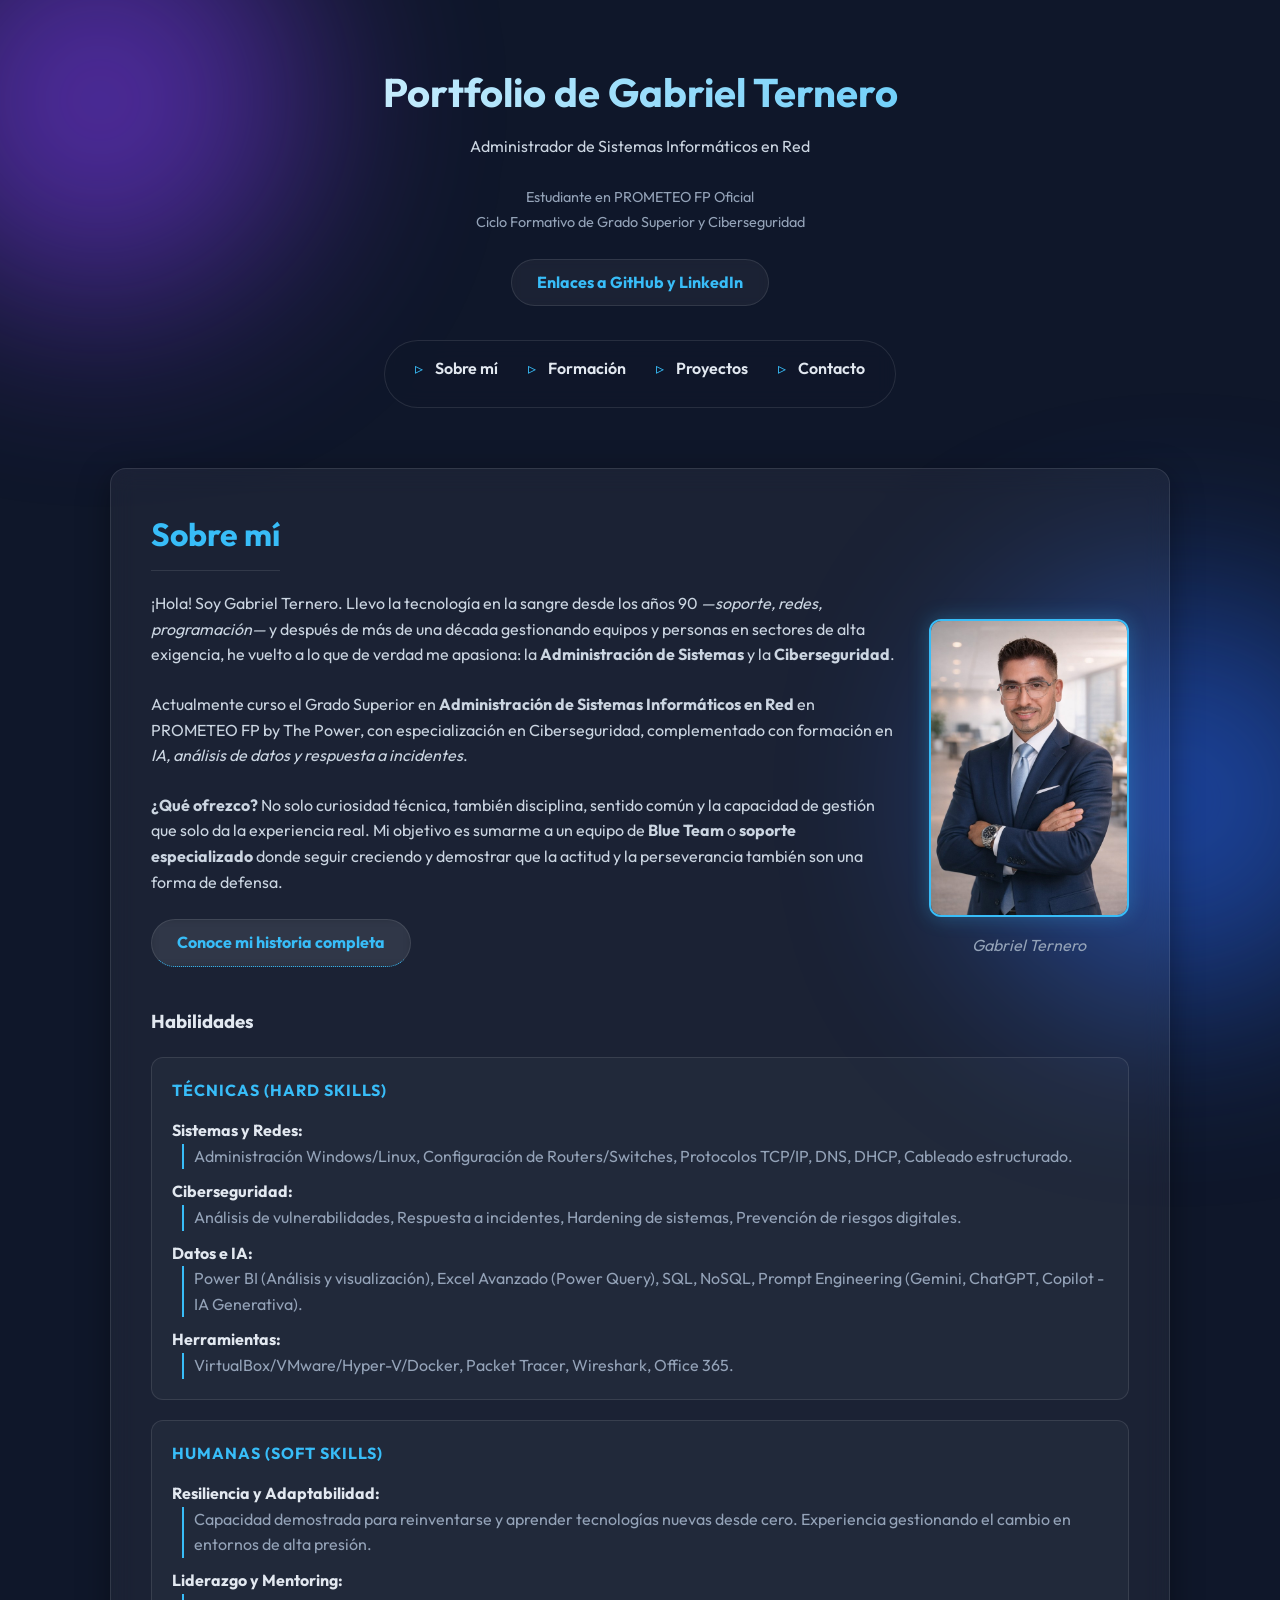
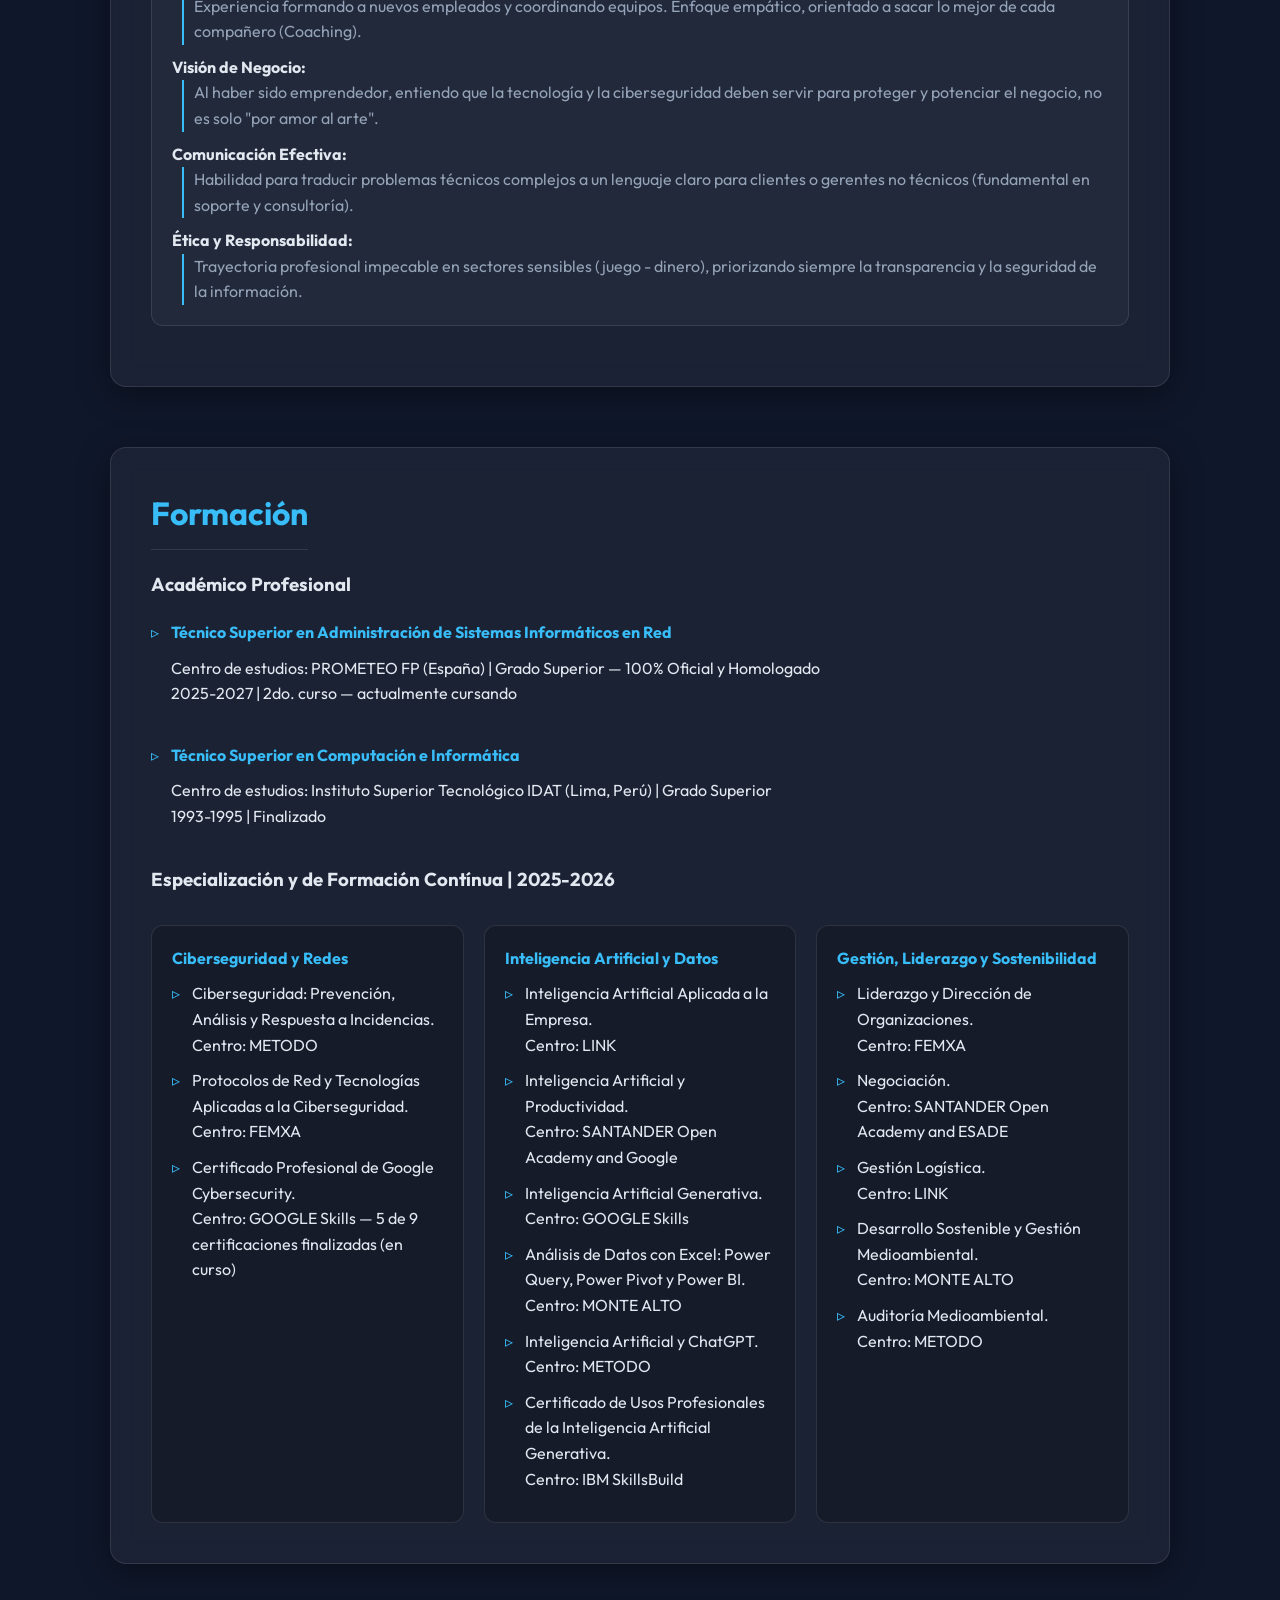
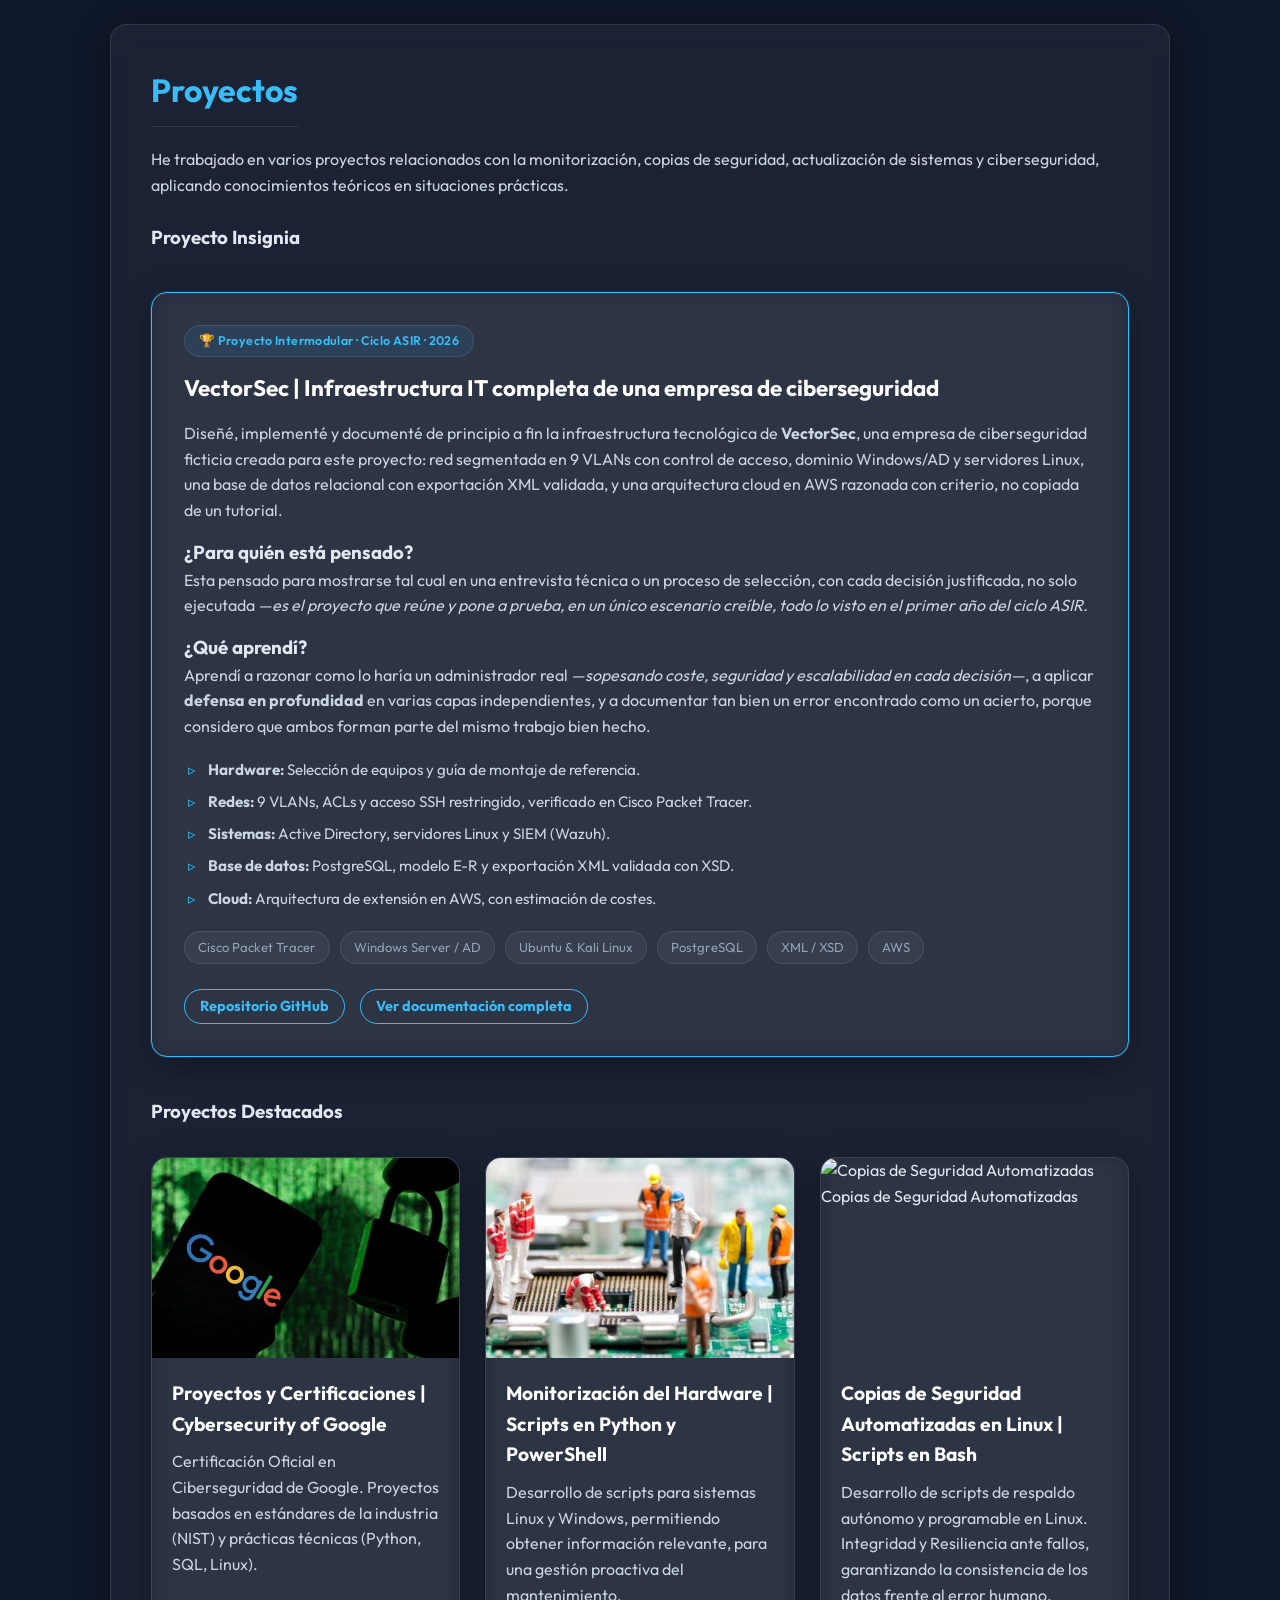
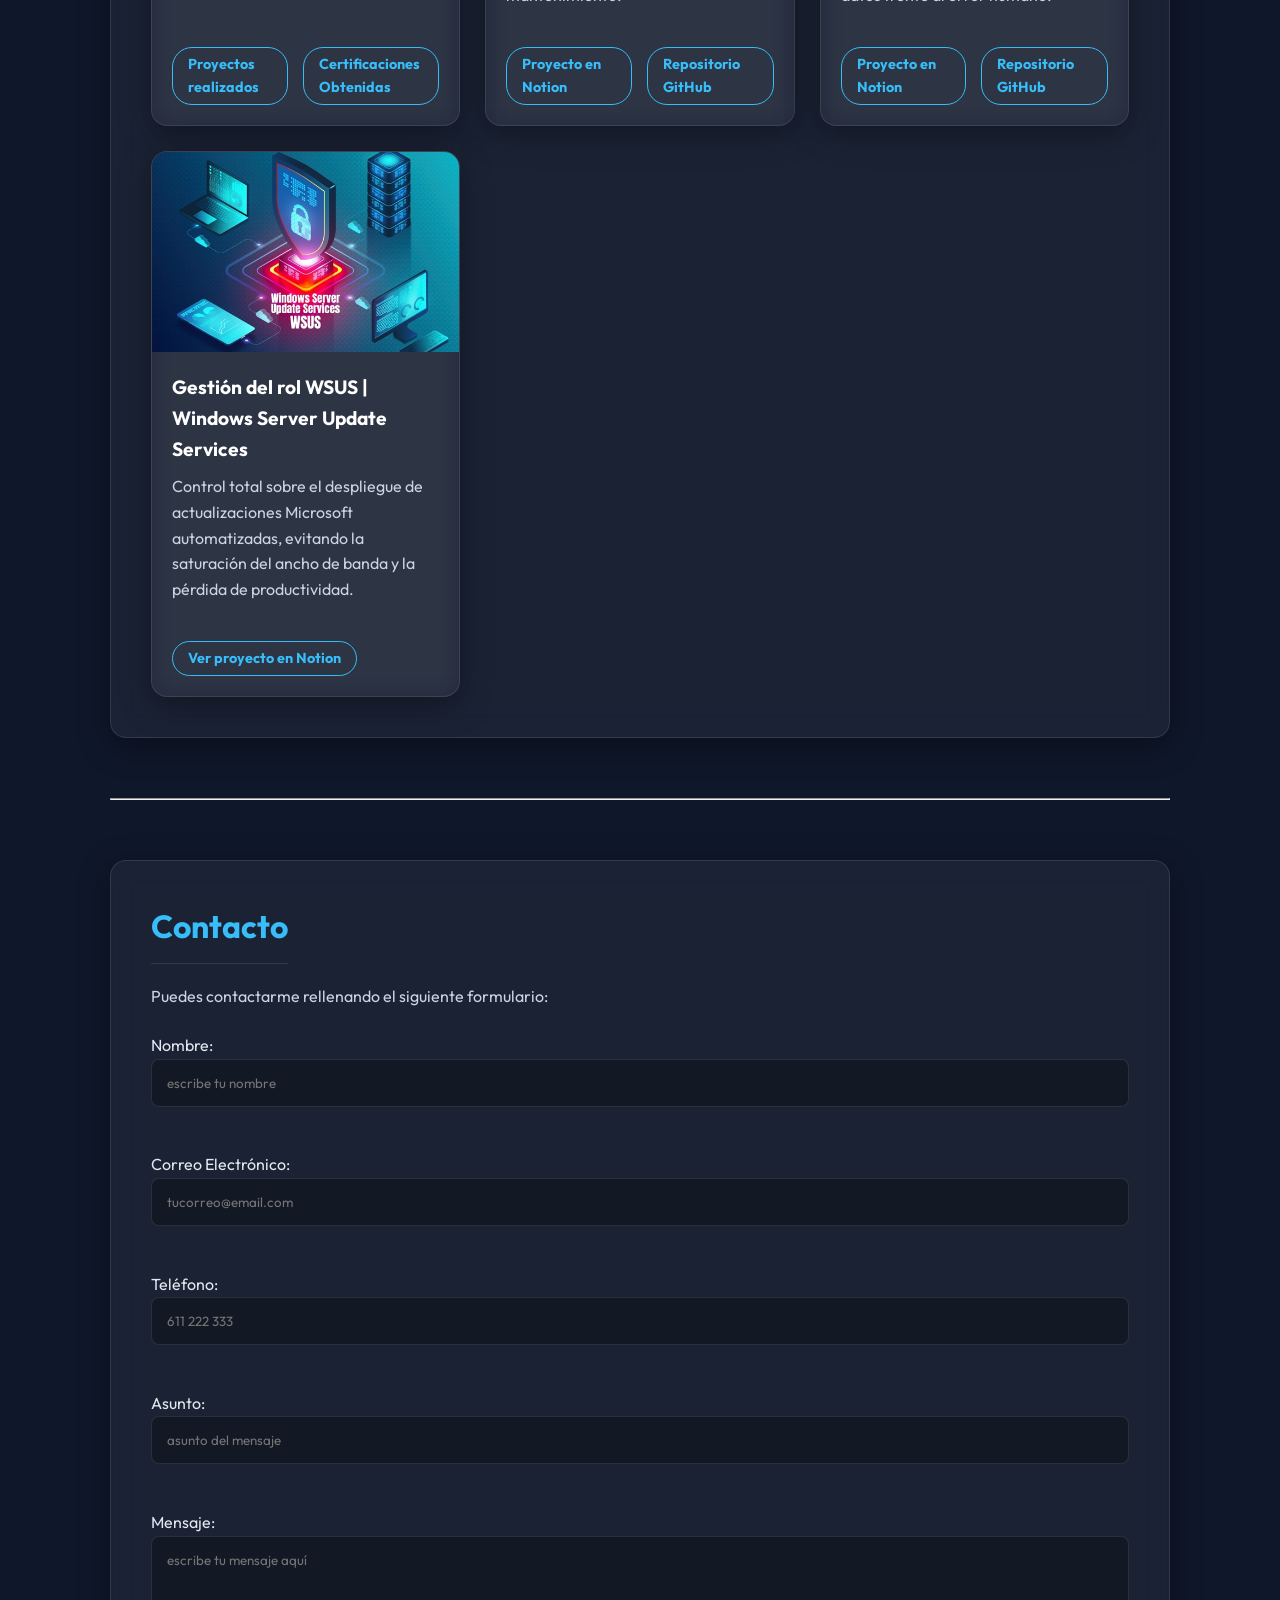
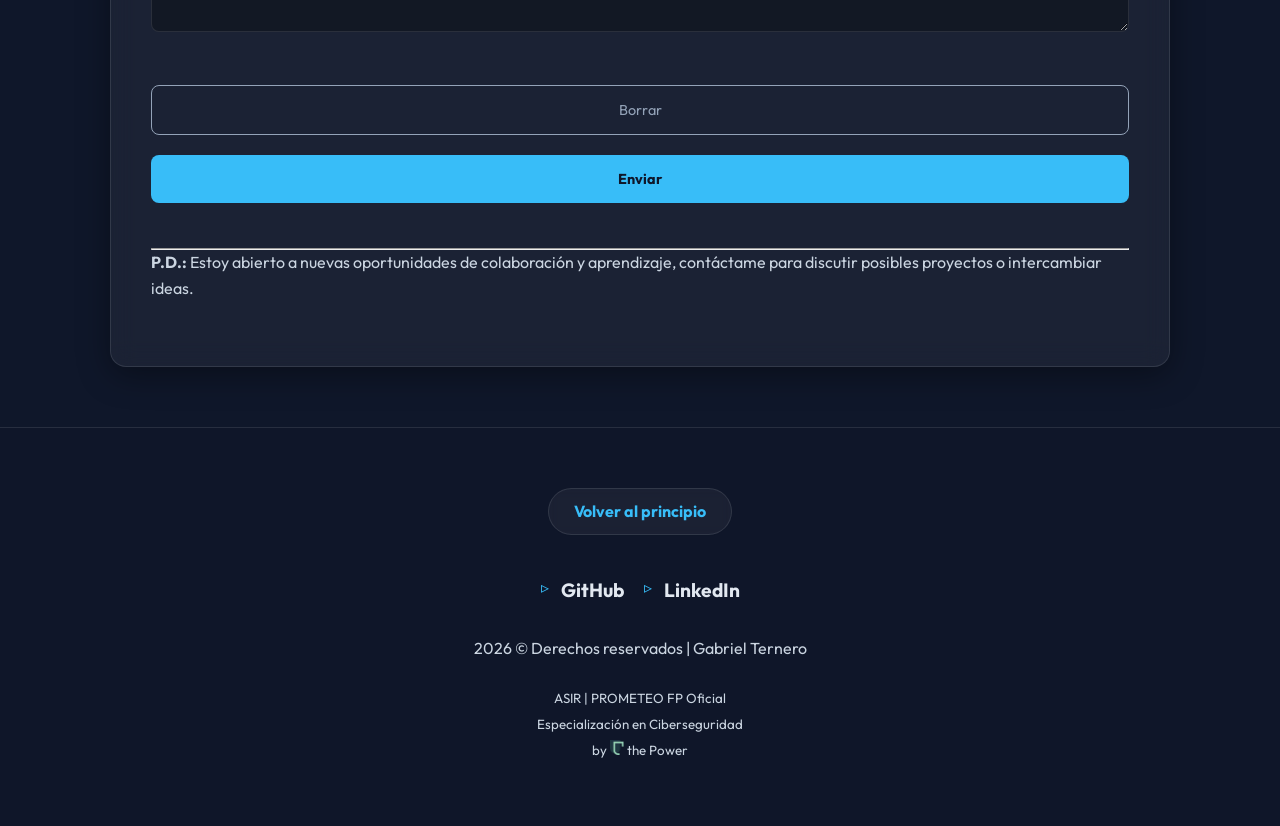
==== commit c9c07525: "mejoras" ====
--- a/index.html
+++ b/index.html
@@ -40,7 +40,7 @@
 
                 <p class="infoProf"> <!-- Información académica actual -->
                     <small>Estudiante en PROMETEO FP Oficial<br>
-                        Grado Superior y Máster en Ciberseguridad</small> <br>
+                        Ciclo Formativo de Grado Superior y Ciberseguridad</small> <br>
                 </p>
 
                 <p class="linkProf"> <!-- Enlaces profesionales -->
@@ -87,7 +87,7 @@
                     <br>
 
                     <p>¡Hola! Soy Gabriel Ternero. Llevo la tecnología en la sangre desde los años 90 <em>—soporte,
-                        redes, programación—</em> y después de más de dos décadas gestionando equipos y personas en
+                        redes, programación—</em> y después de más de una década gestionando equipos y personas en
                         sectores de alta exigencia, he vuelto a lo que de verdad me apasiona: la
                         <b>Administración de Sistemas</b> y la <b>Ciberseguridad</b>.
                     </p>
@@ -299,7 +299,7 @@
 
                             <article class="featured-content">
 
-                                <span class="featured-badge">🏆 Proyecto Intermodular · Ciclo ASIR 1er. curso</span>
+                                <span class="featured-badge">🏆 Proyecto Intermodular · Ciclo ASIR · 2026</span>
 
                                 <h4>VectorSec | Infraestructura IT completa de una empresa de ciberseguridad</h4>
 
@@ -318,7 +318,7 @@
                                     Esta pensado para mostrarse tal cual en una entrevista técnica o un proceso de
                                     selección, con cada decisión justificada, no solo ejecutada <em>—es el proyecto que
                                         reúne y pone a prueba, en un
-                                        único escenario creíble, todo lo visto en el ciclo ASIR del 1er. curso.</em>
+                                        único escenario creíble, todo lo visto en el primer año del ciclo ASIR.</em>
                                 </p>
 
                                 <h3>¿Qué aprendí?</h3>
@@ -532,7 +532,7 @@
             <p>2026 &copy; Derechos reservados | Gabriel Ternero</p>
             <p>
                 <small>ASIR | PROMETEO FP Oficial <br>
-                    Máster en Ciberseguridad <br>
+                    Especialización en Ciberseguridad <br>
                     by <img src="./images/thepower.png" alt="Logo The Power" style="height: 1.1em;"> the Power
                 </small>
             </p>
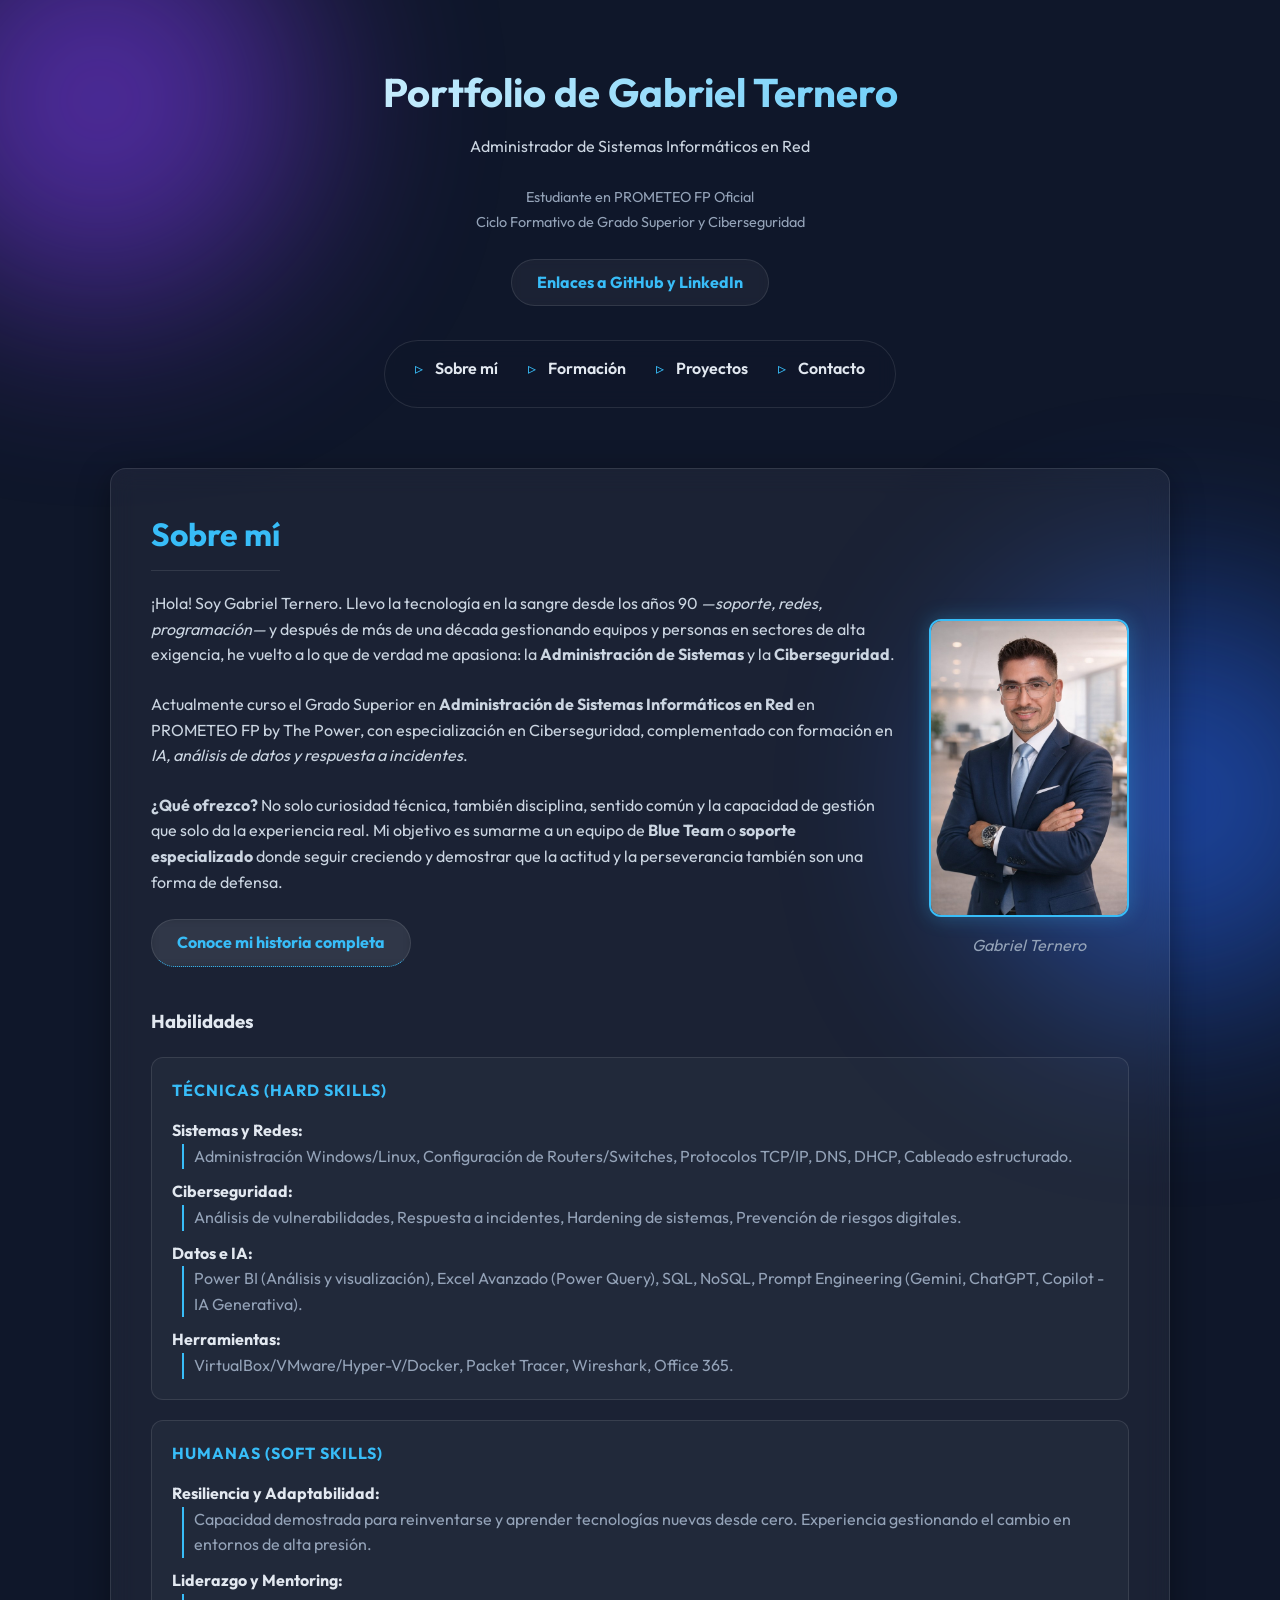
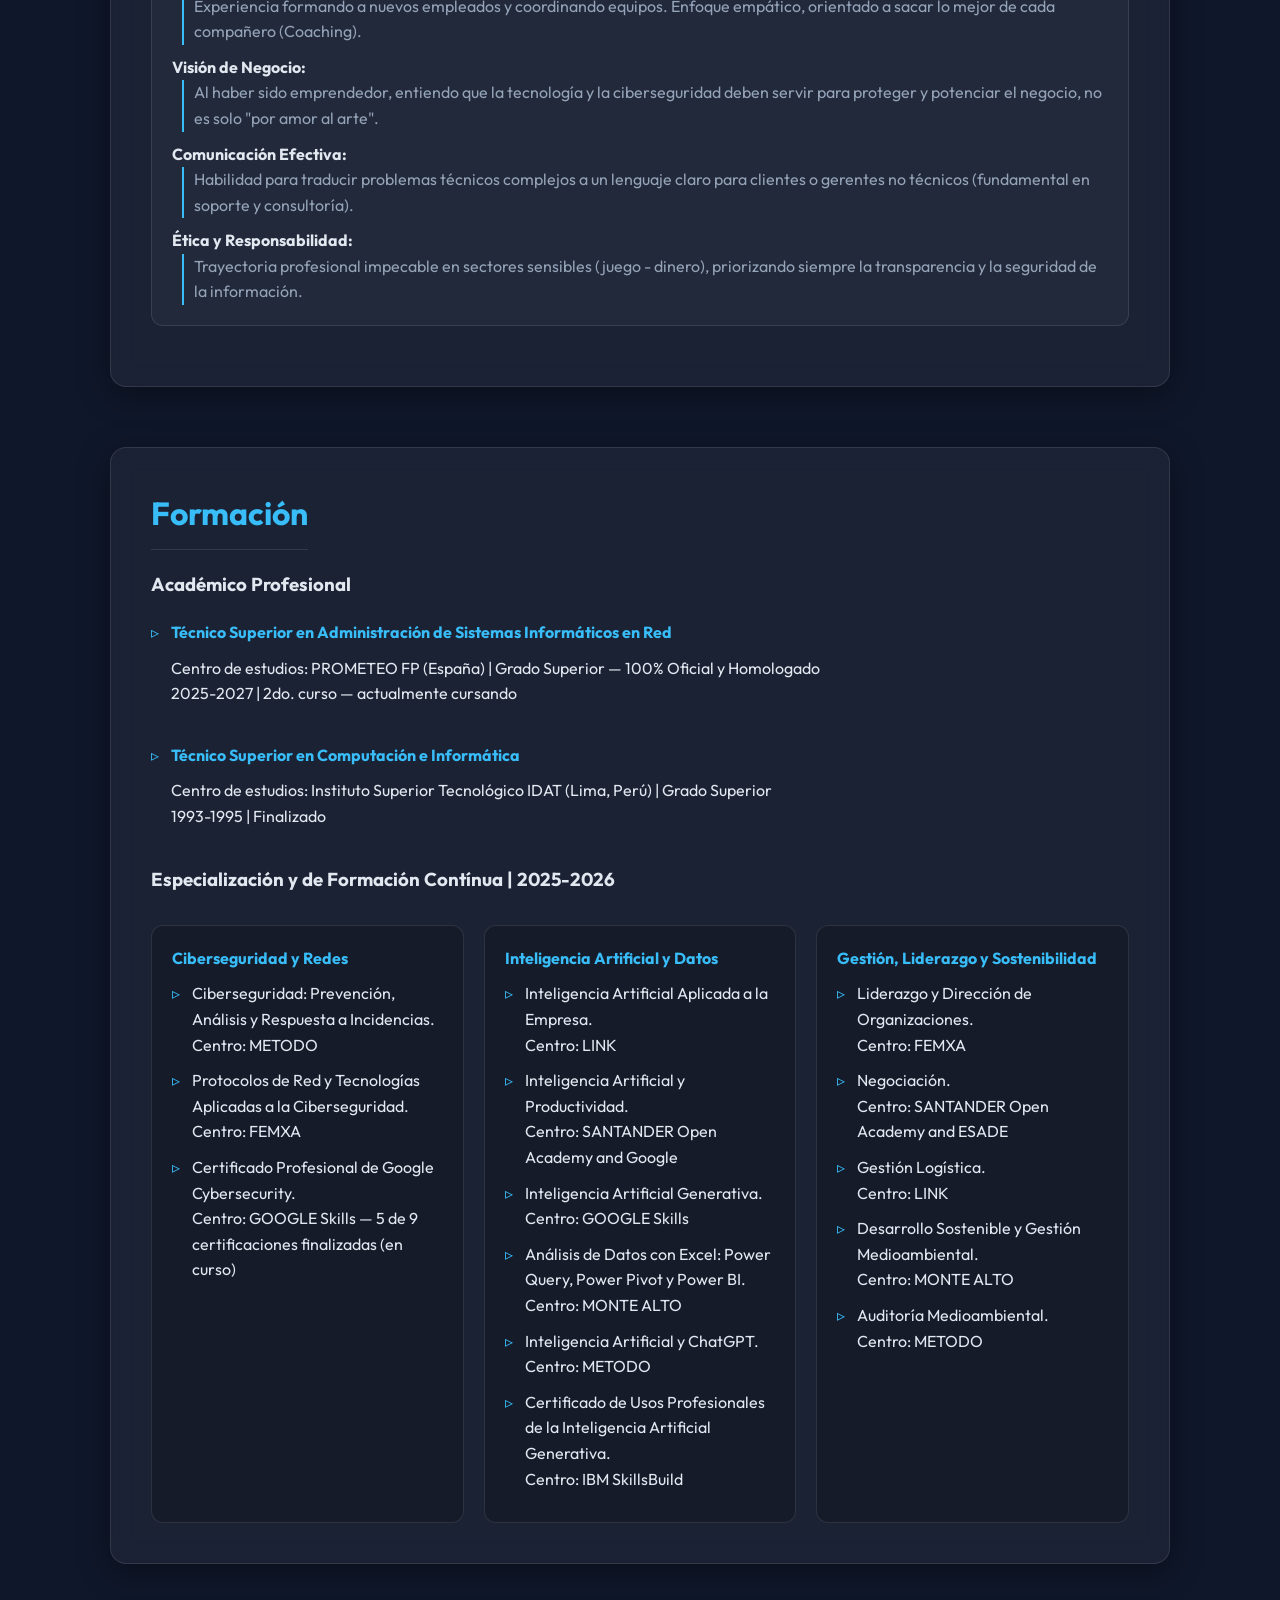
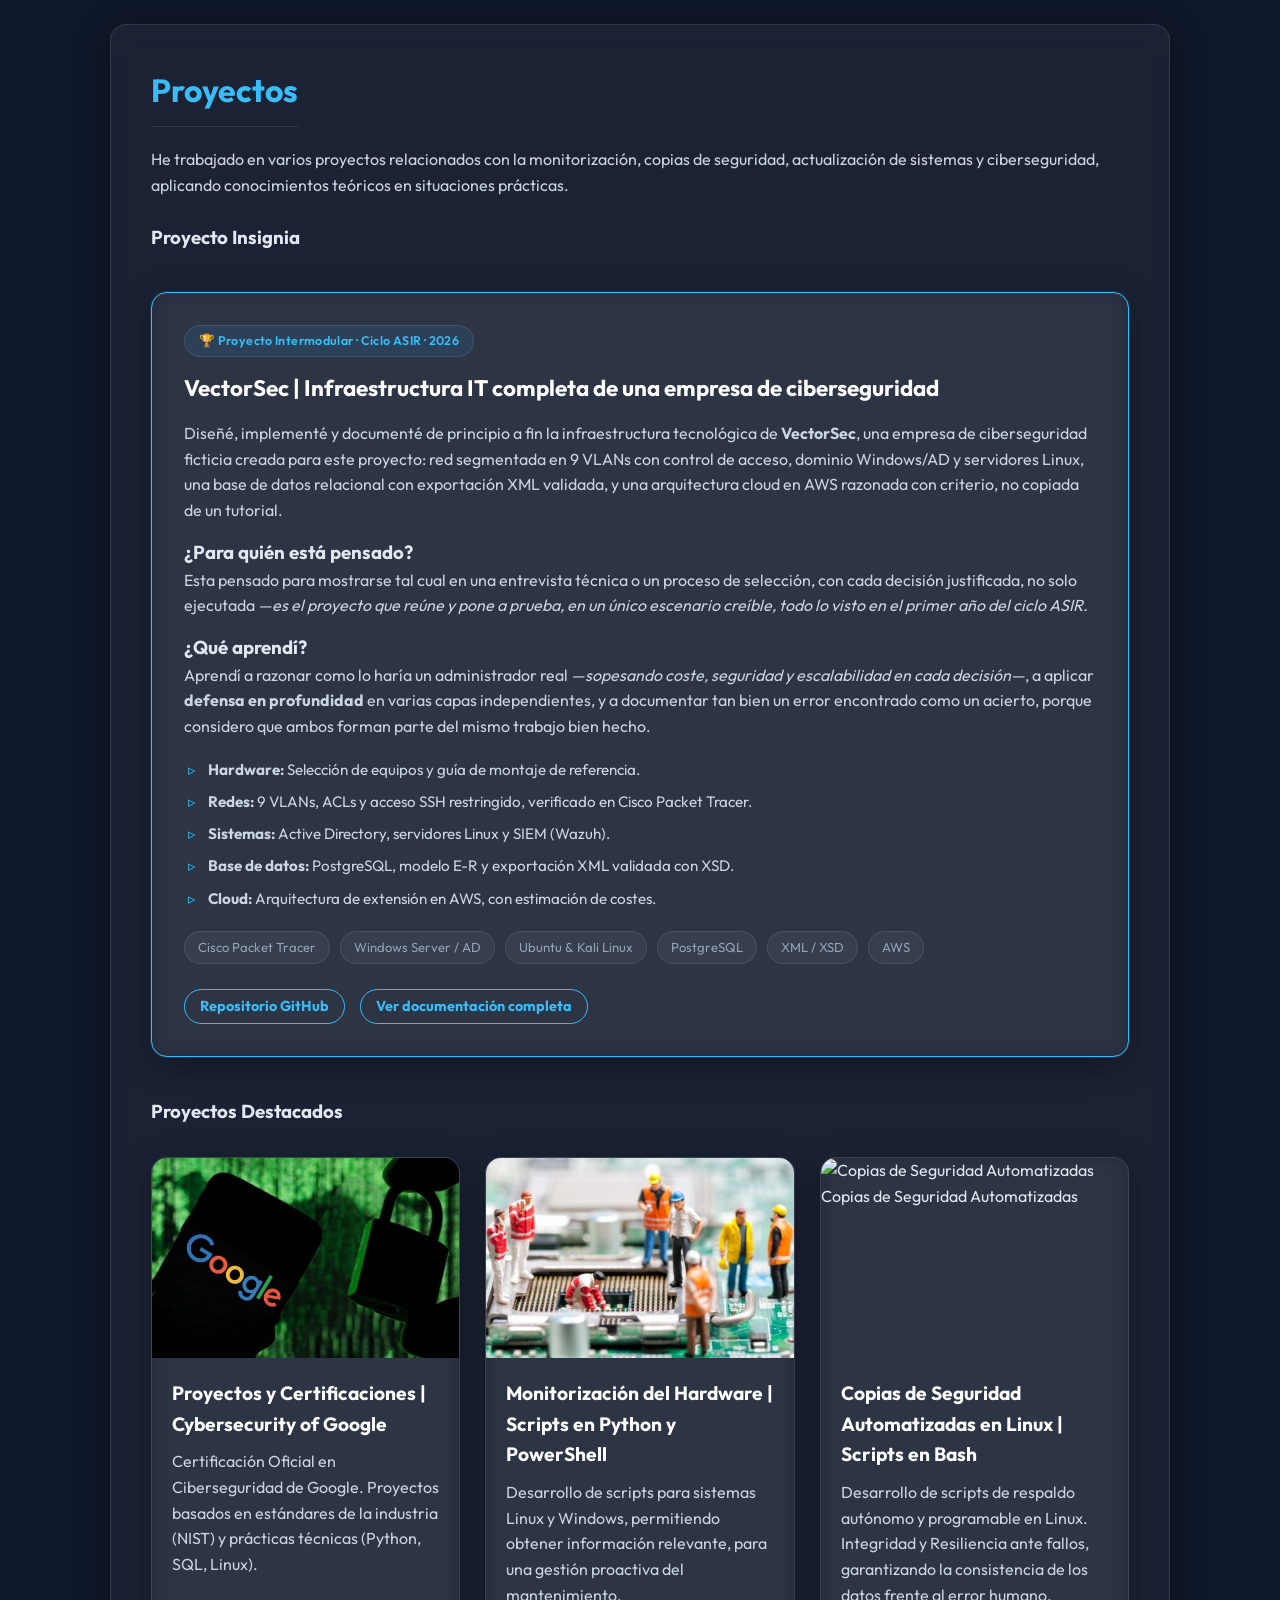
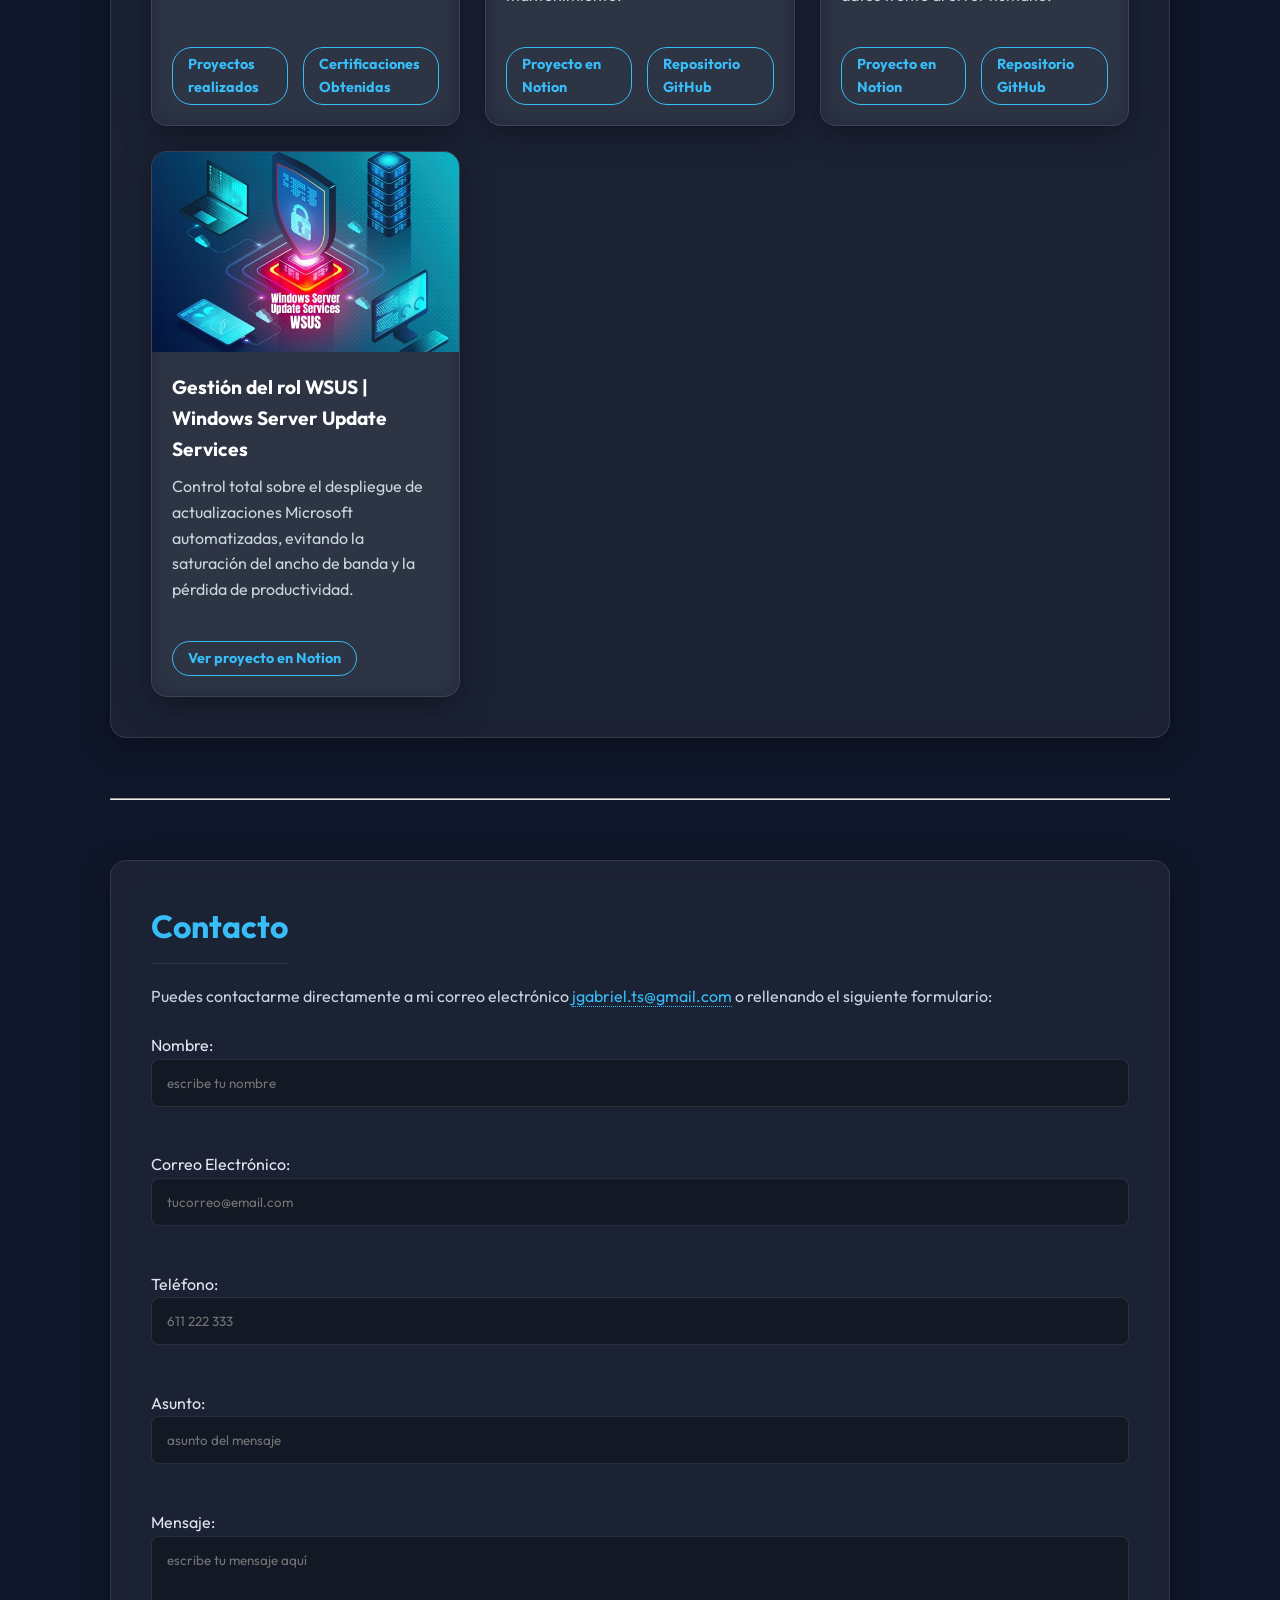
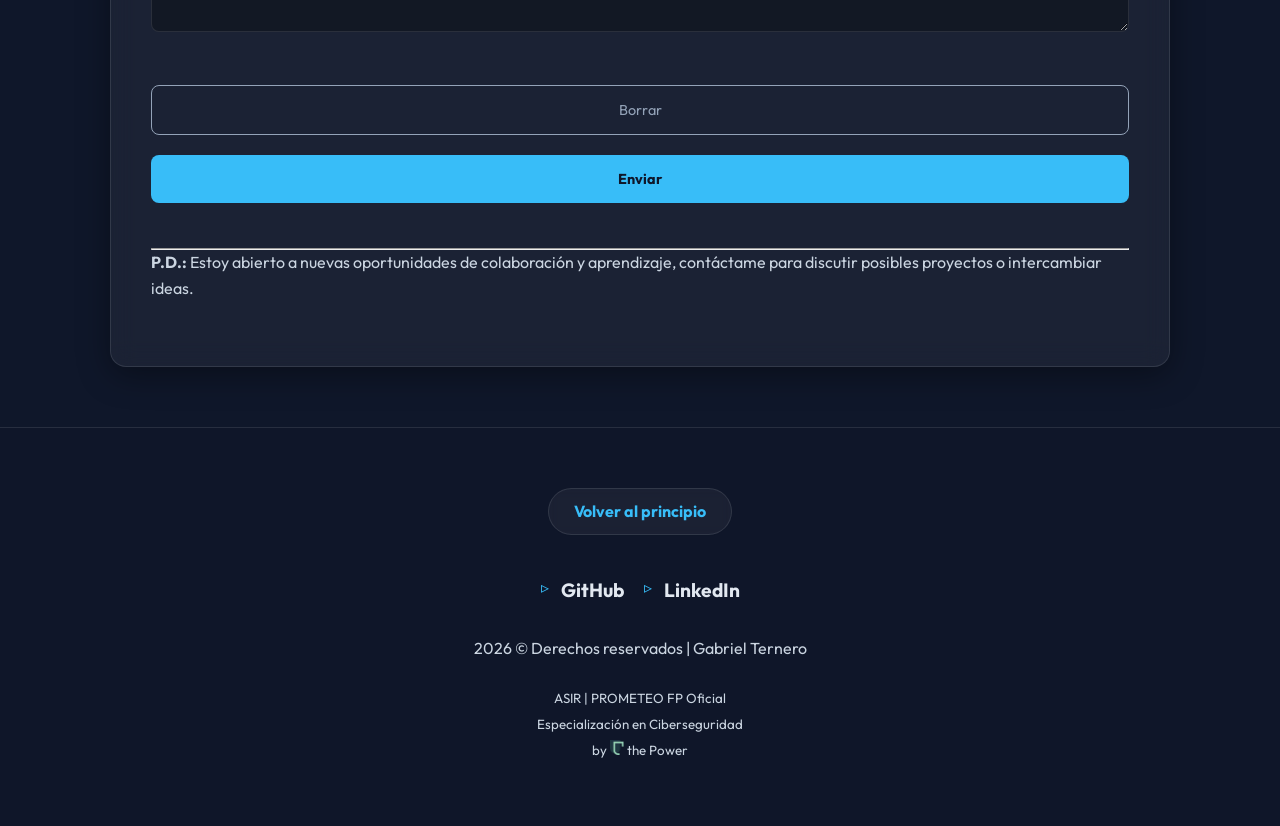
==== commit f694b3bb: "email link" ====
--- a/index.html
+++ b/index.html
@@ -459,7 +459,7 @@
 
                     <h2 id="contactar">Contacto</h2><!-- Ancla sobre el encabezado de nivel 2 "Contacto" -->
 
-                    <p> Puedes contactarme rellenando el siguiente formulario: </p>
+                    <p> Puedes contactarme directamente a mi correo electrónico <a href="mailto:jgabriel.ts@gmail.com">jgabriel.ts@gmail.com</a> o rellenando el siguiente formulario: </p>
 
                     <div>
                         <form id="formContacto"> <!-- Inicio del formulario de contacto. -->
--- a/styles.css
+++ b/styles.css
@@ -537,6 +537,17 @@
 /* 7. SECCIÓN "Contacto" */
 .contacto {
     padding: 40px;
+}
+
+.contacto p a {
+    color: var(--accent);
+    text-decoration: none;
+    border-bottom: 1px dotted var(--accent);
+}
+
+.contacto p a:hover {
+    color: #fff;
+    border-bottom-color: #fff;
 }
 
 input,
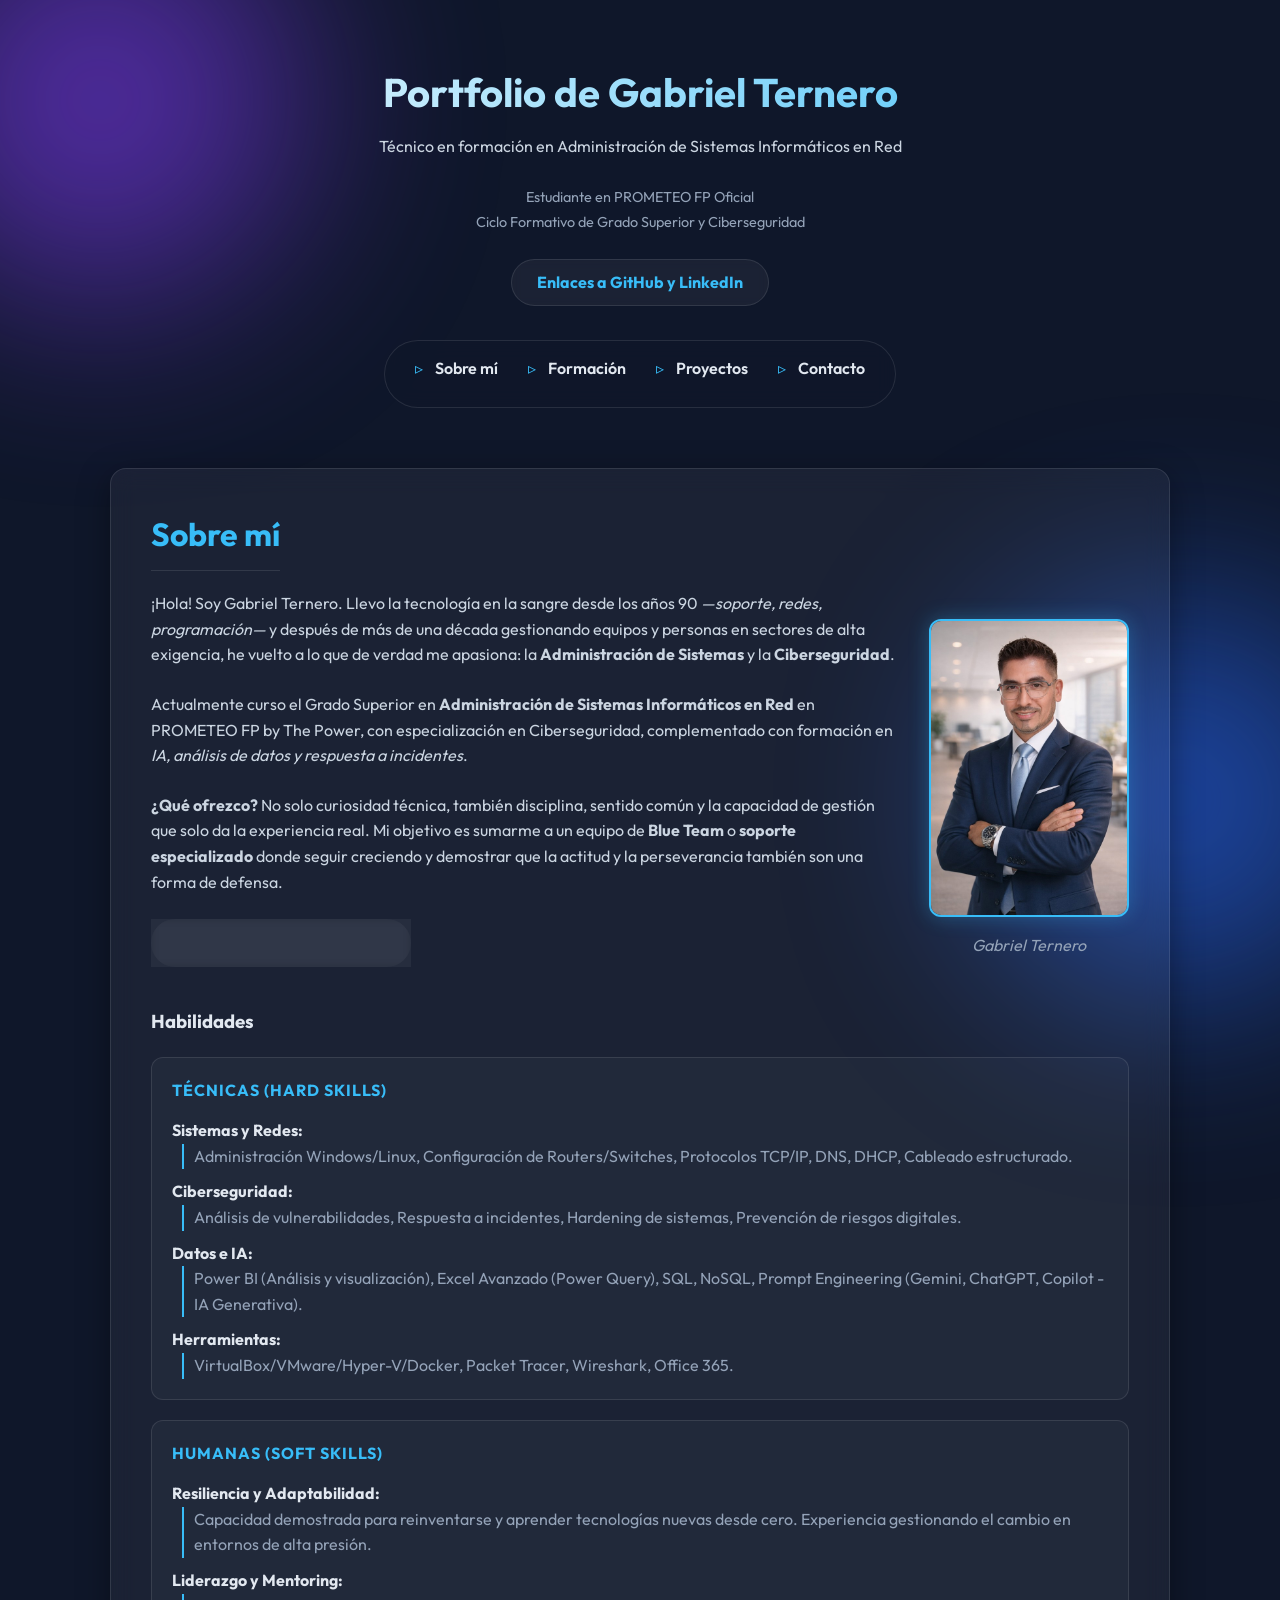
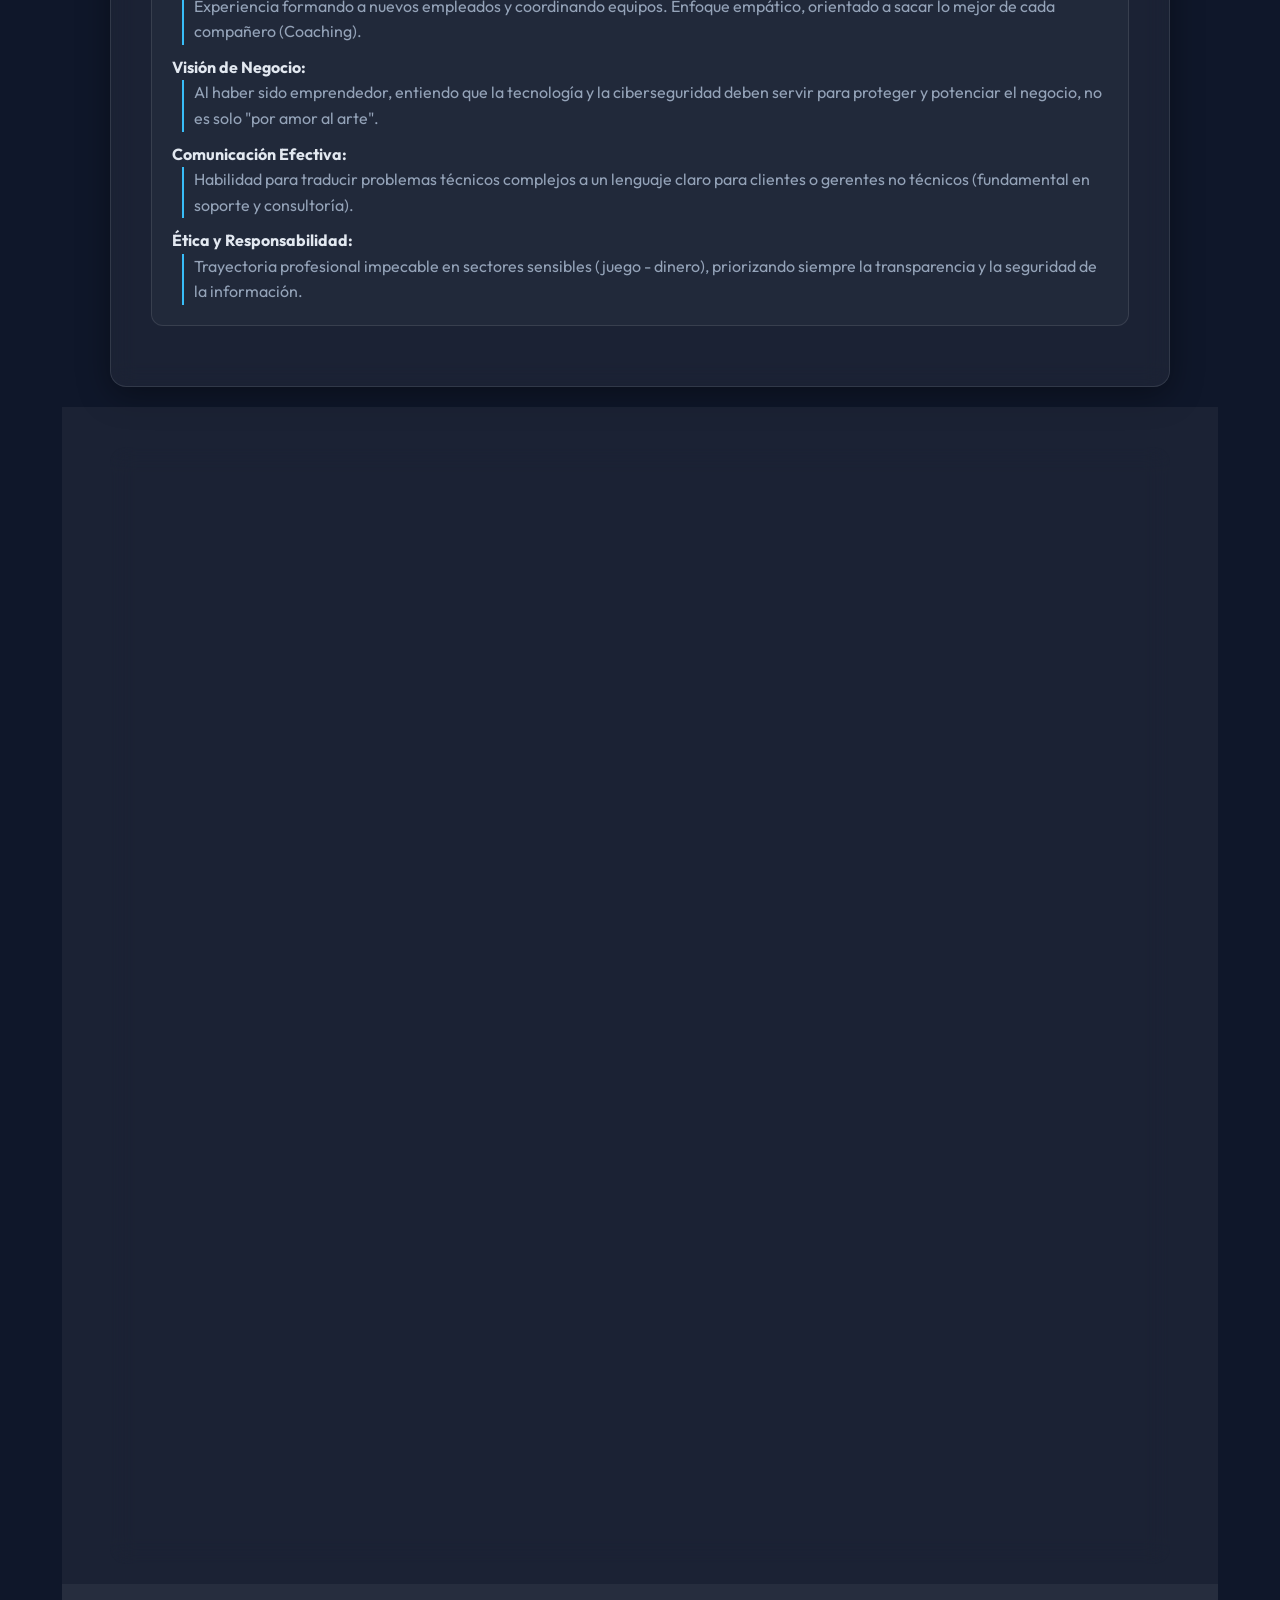
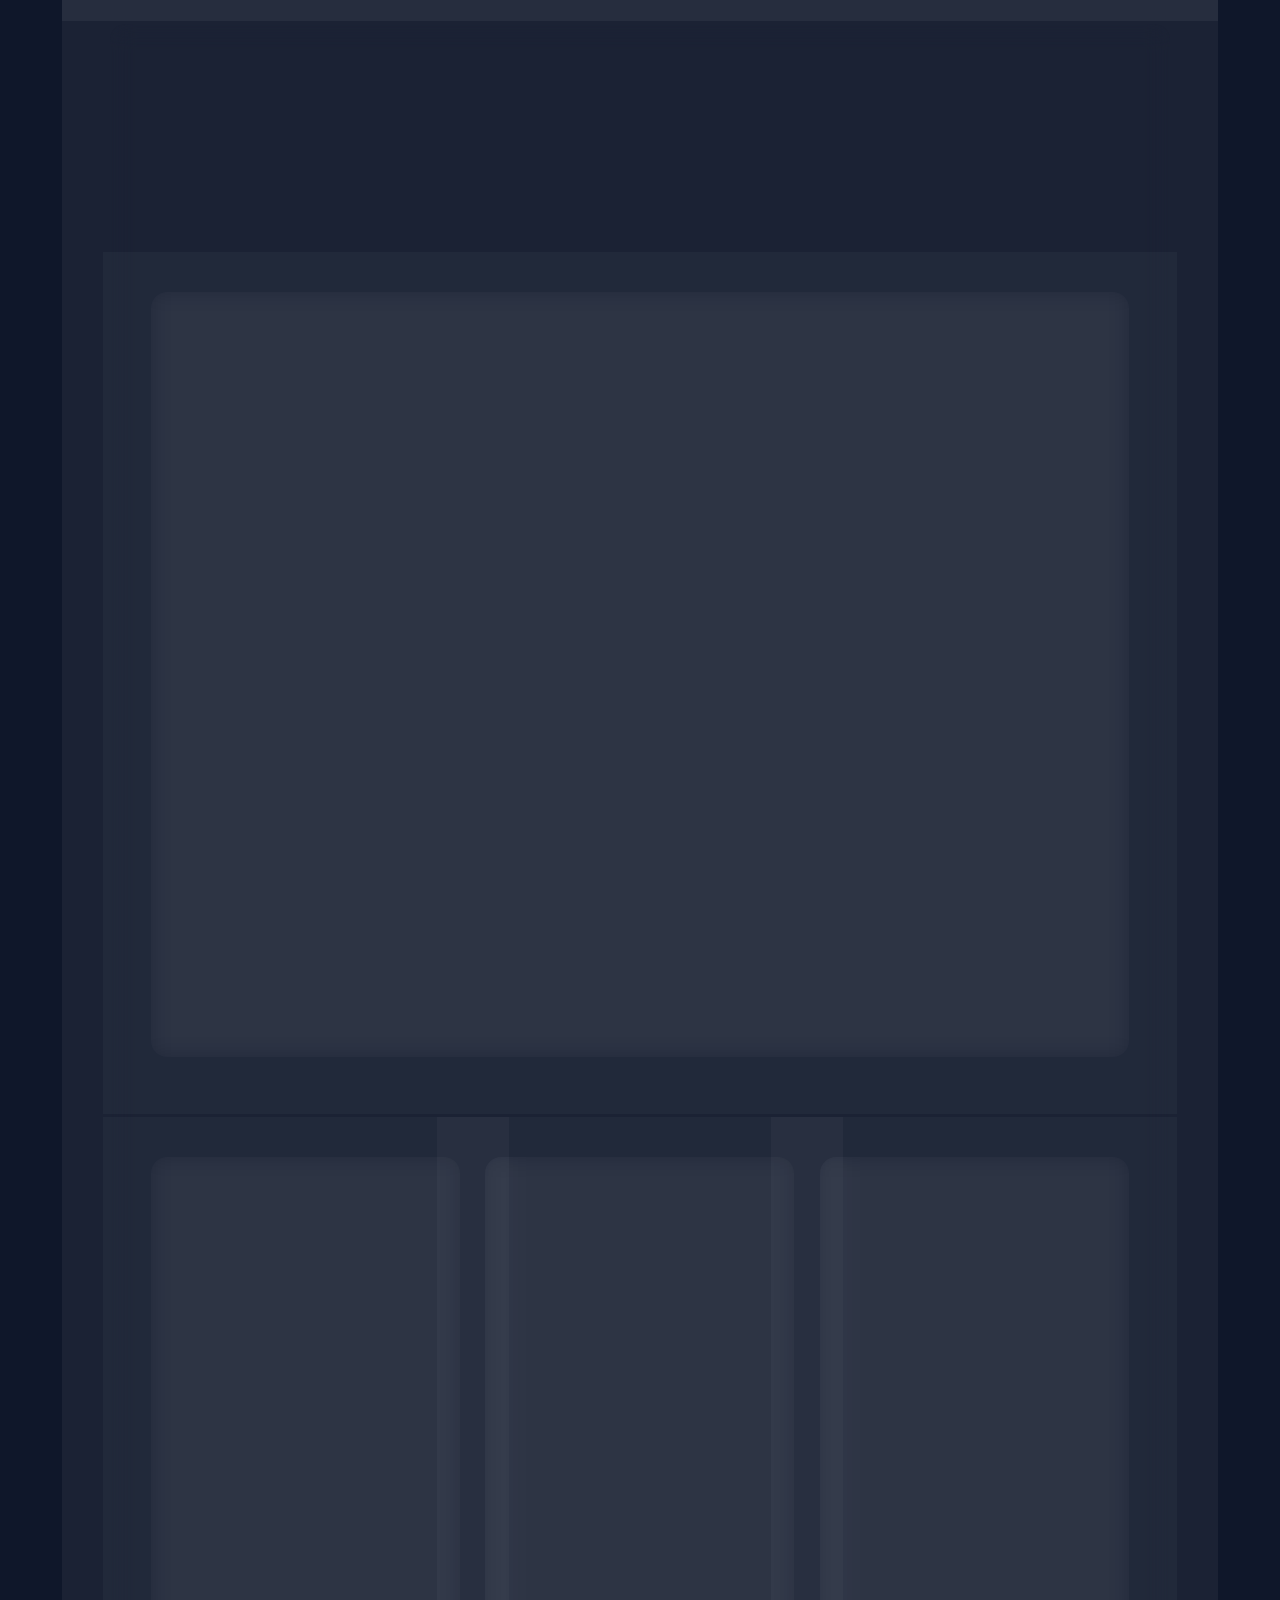
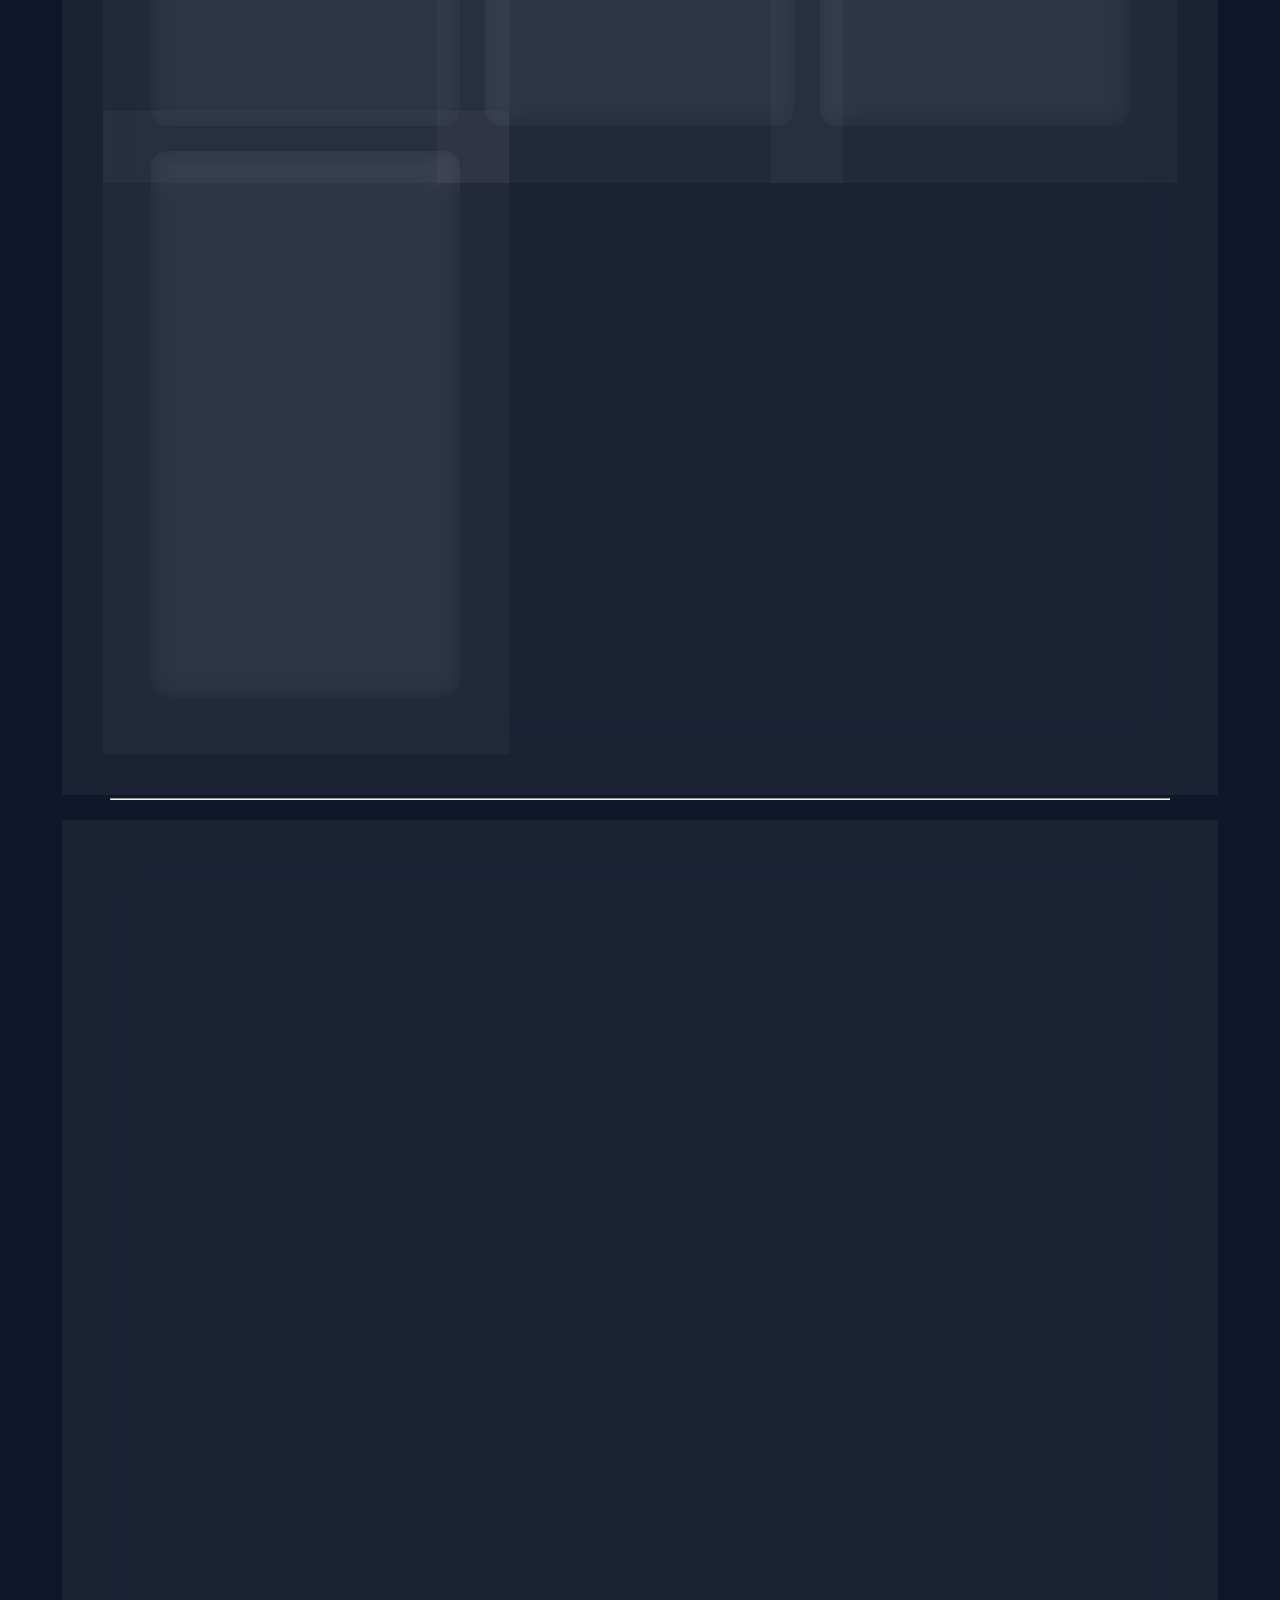
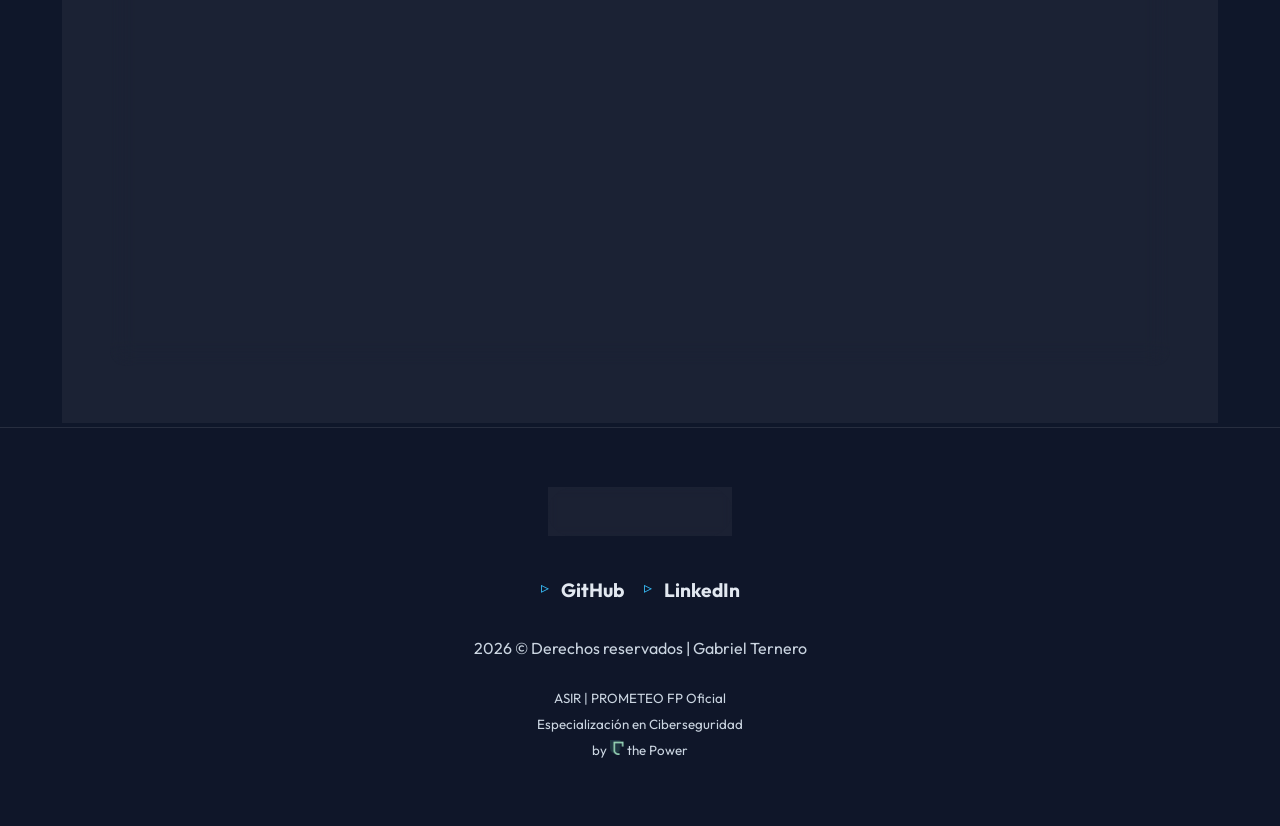
==== commit 70d1394c: "mejoras" ====
--- a/index.html
+++ b/index.html
@@ -11,7 +11,7 @@
     <!-- Configura la vista para dispositivos móviles, asegurando que el diseño se adapte con el ancho -->
     <meta name="author" content="Gabriel Ternero">
     <!-- Indica el autor del documento -->
-    <meta name="copyright" content="Gabriel Ternero 2025">
+    <meta name="copyright" content="Gabriel Ternero 2026">
     <!-- Derechos de autor del documento -->
     <meta name="description"
         content="Portfolio Profesional de Gabriel Ternero, Administrador de Sistemas Informáticos en Red (ASIR) especializado en Ciberseguridad e Inteligencia Artificial">
@@ -36,7 +36,7 @@
 
                 <h1>Portfolio de Gabriel Ternero</h1> <!-- El título principal de la página -->
 
-                <p>Administrador de Sistemas Informáticos en Red</p>
+                <p>Técnico en formación en Administración de Sistemas Informáticos en Red</p>
 
                 <p class="infoProf"> <!-- Información académica actual -->
                     <small>Estudiante en PROMETEO FP Oficial<br>
@@ -182,7 +182,7 @@
 
                                 Centro de estudios: PROMETEO FP (España) | Grado Superior — 100% Oficial y
                                 Homologado<br>
-                                2025-2027 | 2do. curso — actualmente cursando
+                                2025-2027 | 2.º curso — actualmente cursando
                             </li> <br>
 
                             <li>
@@ -195,7 +195,7 @@
                         </ul>
                     </div>
 
-                    <h3>Especialización y de Formación Contínua | 2025-2026</h3>
+                    <h3>Especialización y de Formación Continua | 2025-2026</h3>
 
                     <div class="especializacion"> <!-- Caja de Especialización -->
                         <div class="ciber"> <!-- Caja Ciberseguridad -->
@@ -212,8 +212,8 @@
                                     Centro: FEMXA
                                 </li>
                                 <li>
-                                    Certificado Profesional de Google Cybersecurity. <br>
-                                    Centro: GOOGLE Skills — 5 de 9 certificaciones finalizadas (en curso)
+                                    Certificado Profesional de Google Cybersecurity (en curso). <br>
+                                    Centro: GOOGLE Skills — 5 de 9 certificaciones finalizadas.
                                 </li>
                             </ul>
                         </div>
@@ -315,7 +315,7 @@
                                 <h3>¿Para quién está pensado?</h3>
 
                                 <p>
-                                    Esta pensado para mostrarse tal cual en una entrevista técnica o un proceso de
+                                    Está pensado para mostrarse tal cual en una entrevista técnica o un proceso de
                                     selección, con cada decisión justificada, no solo ejecutada <em>—es el proyecto que
                                         reúne y pone a prueba, en un
                                         único escenario creíble, todo lo visto en el primer año del ciclo ASIR.</em>
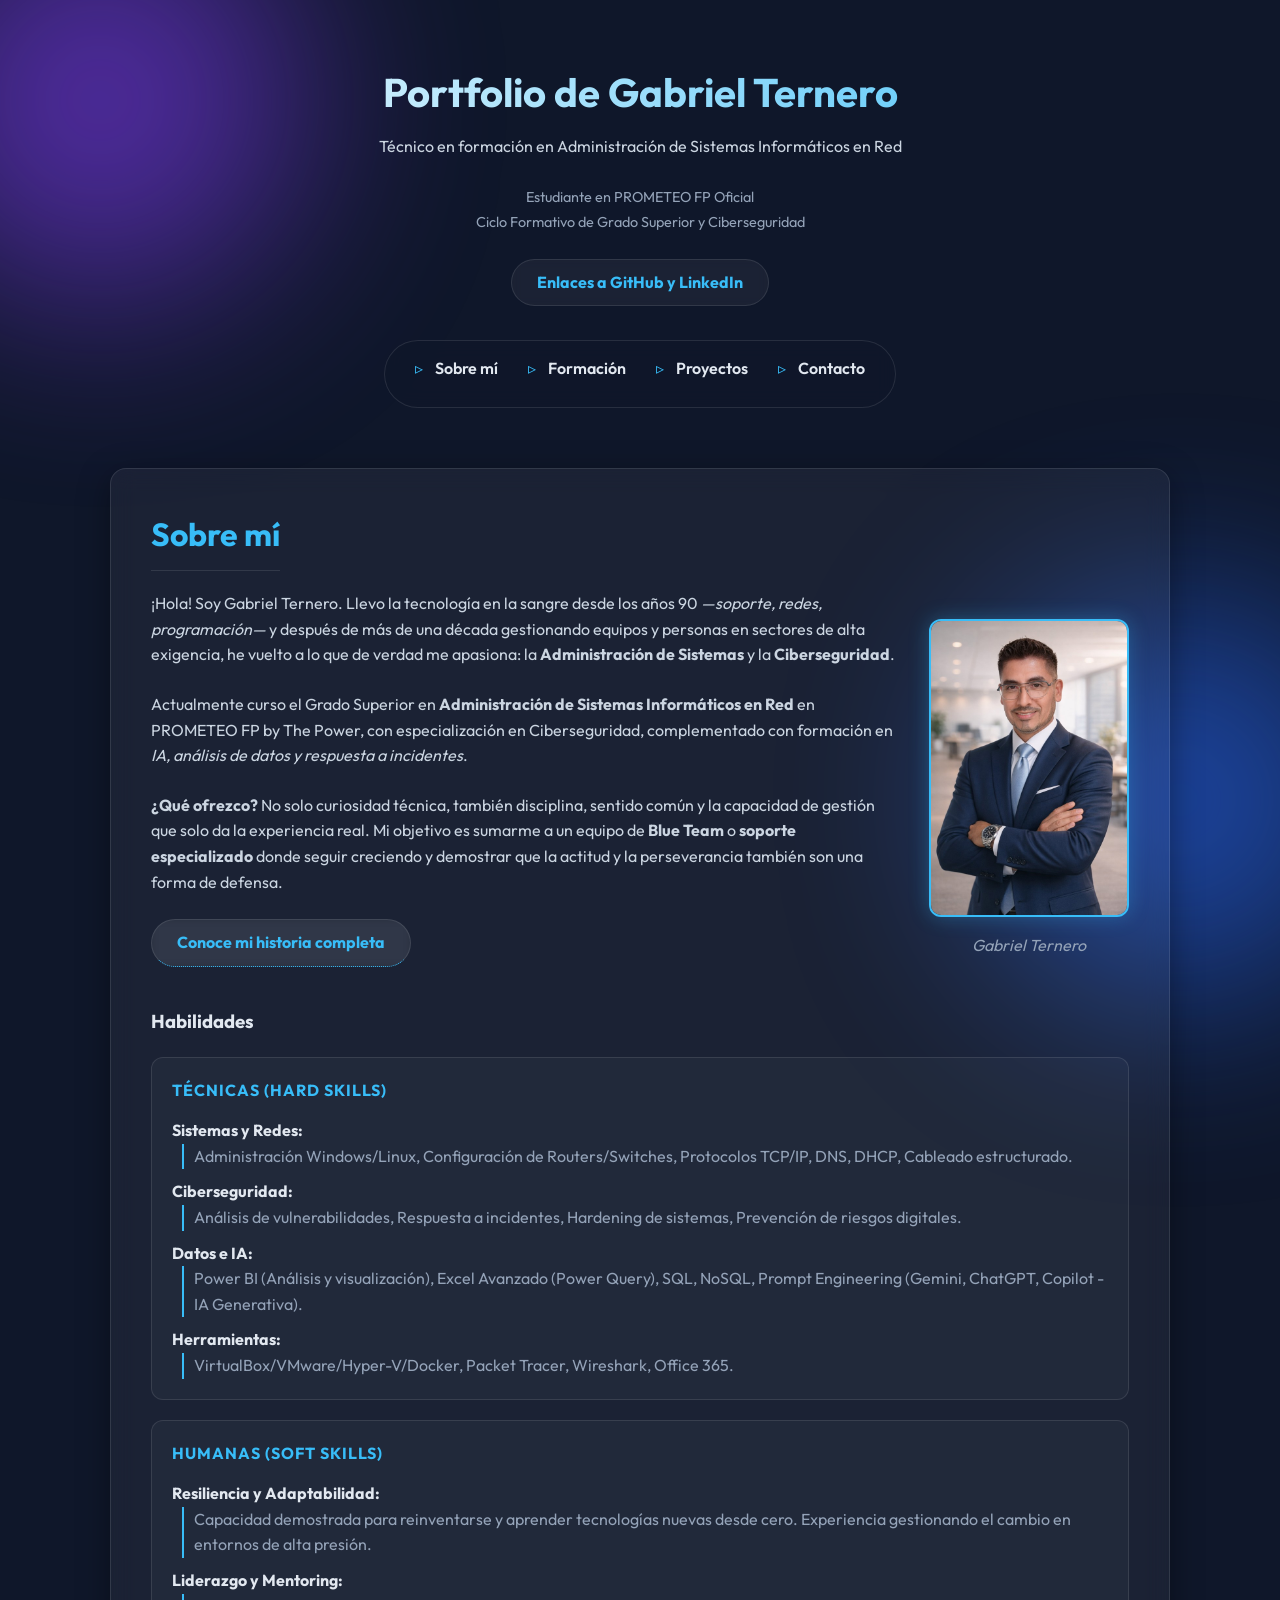
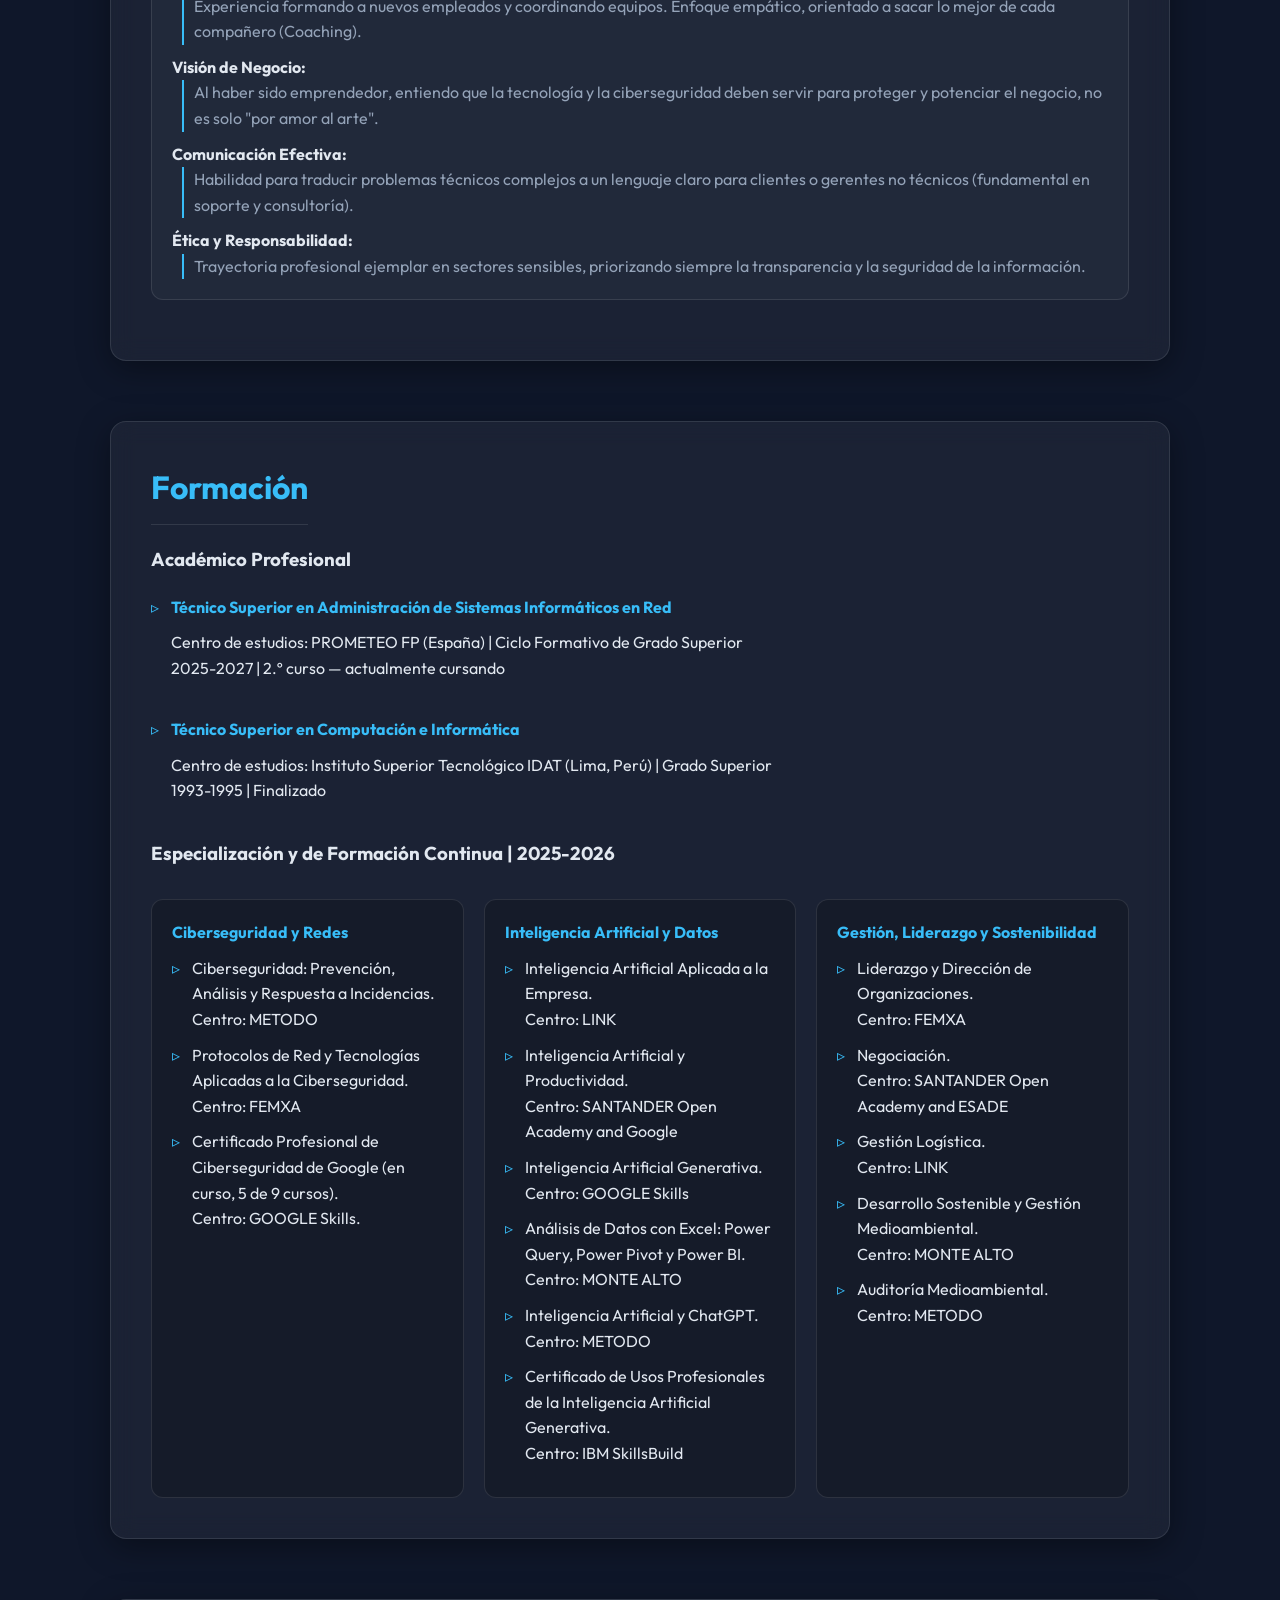
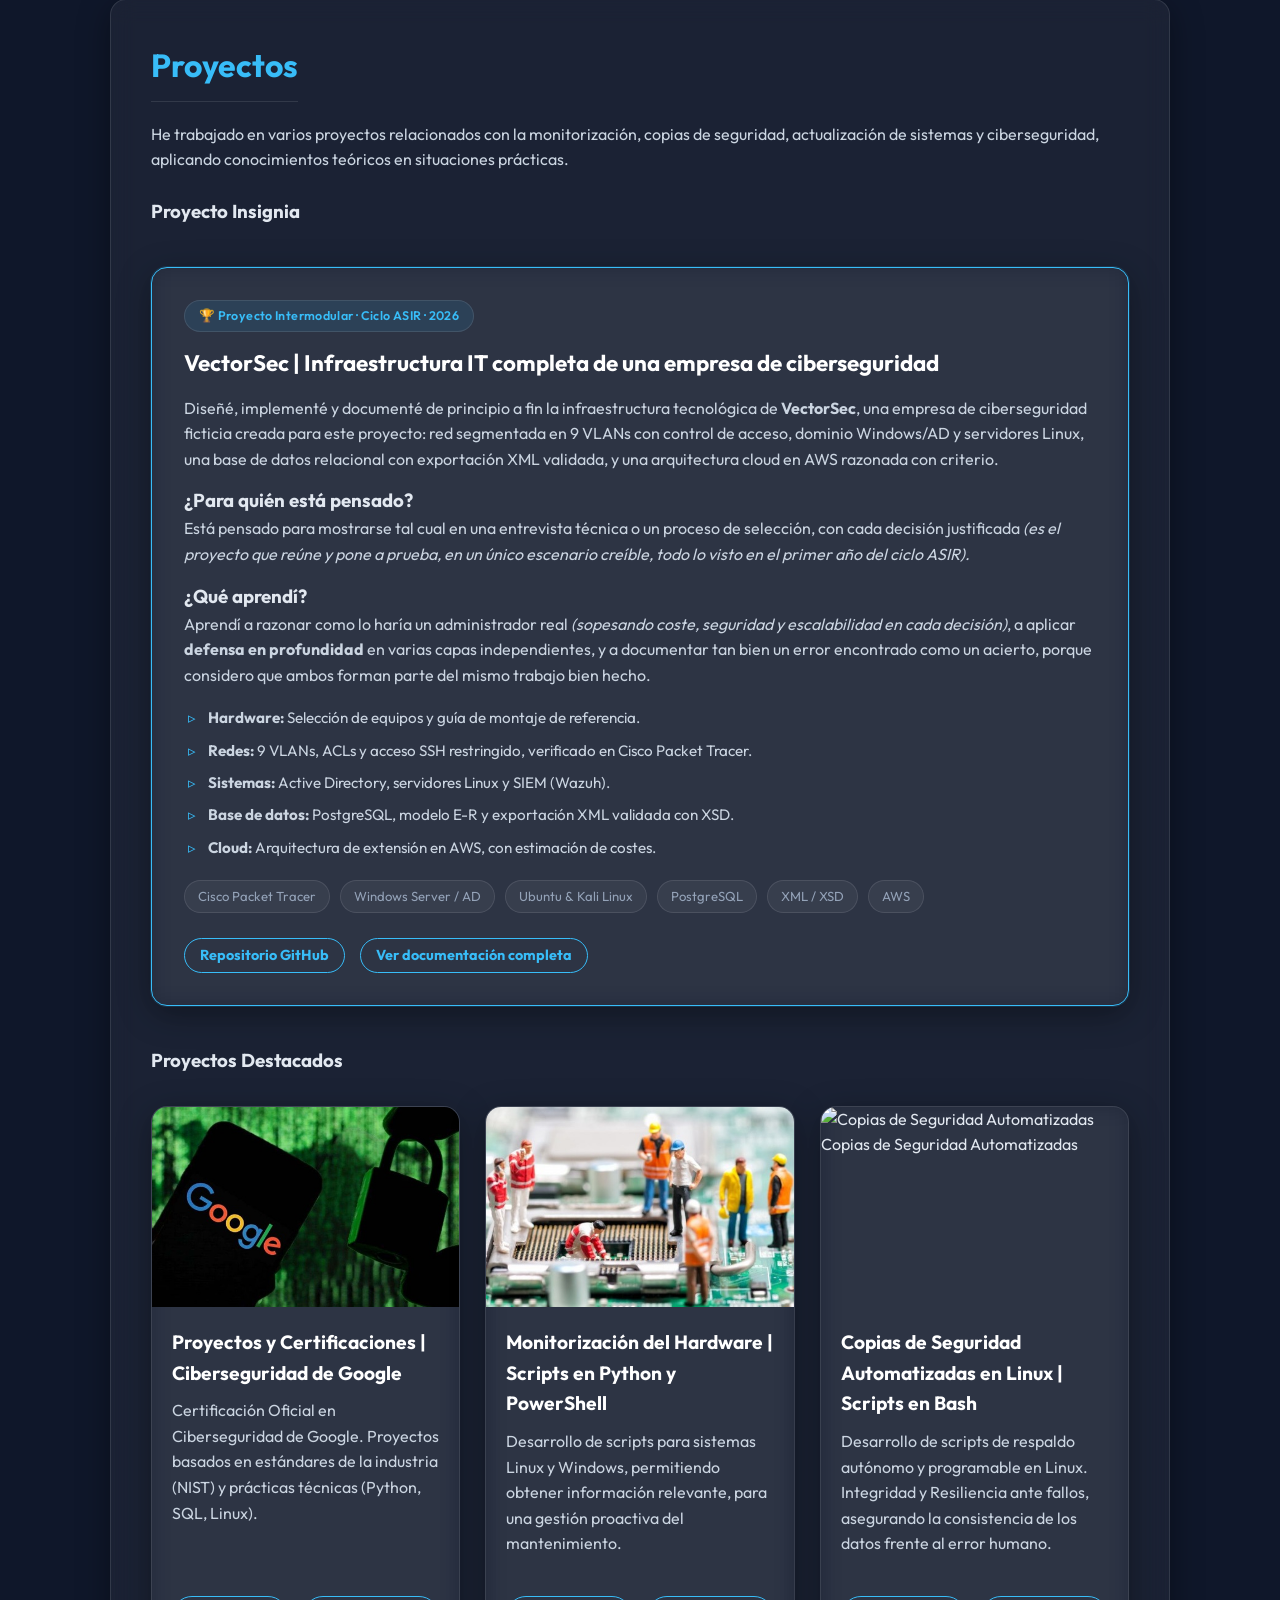
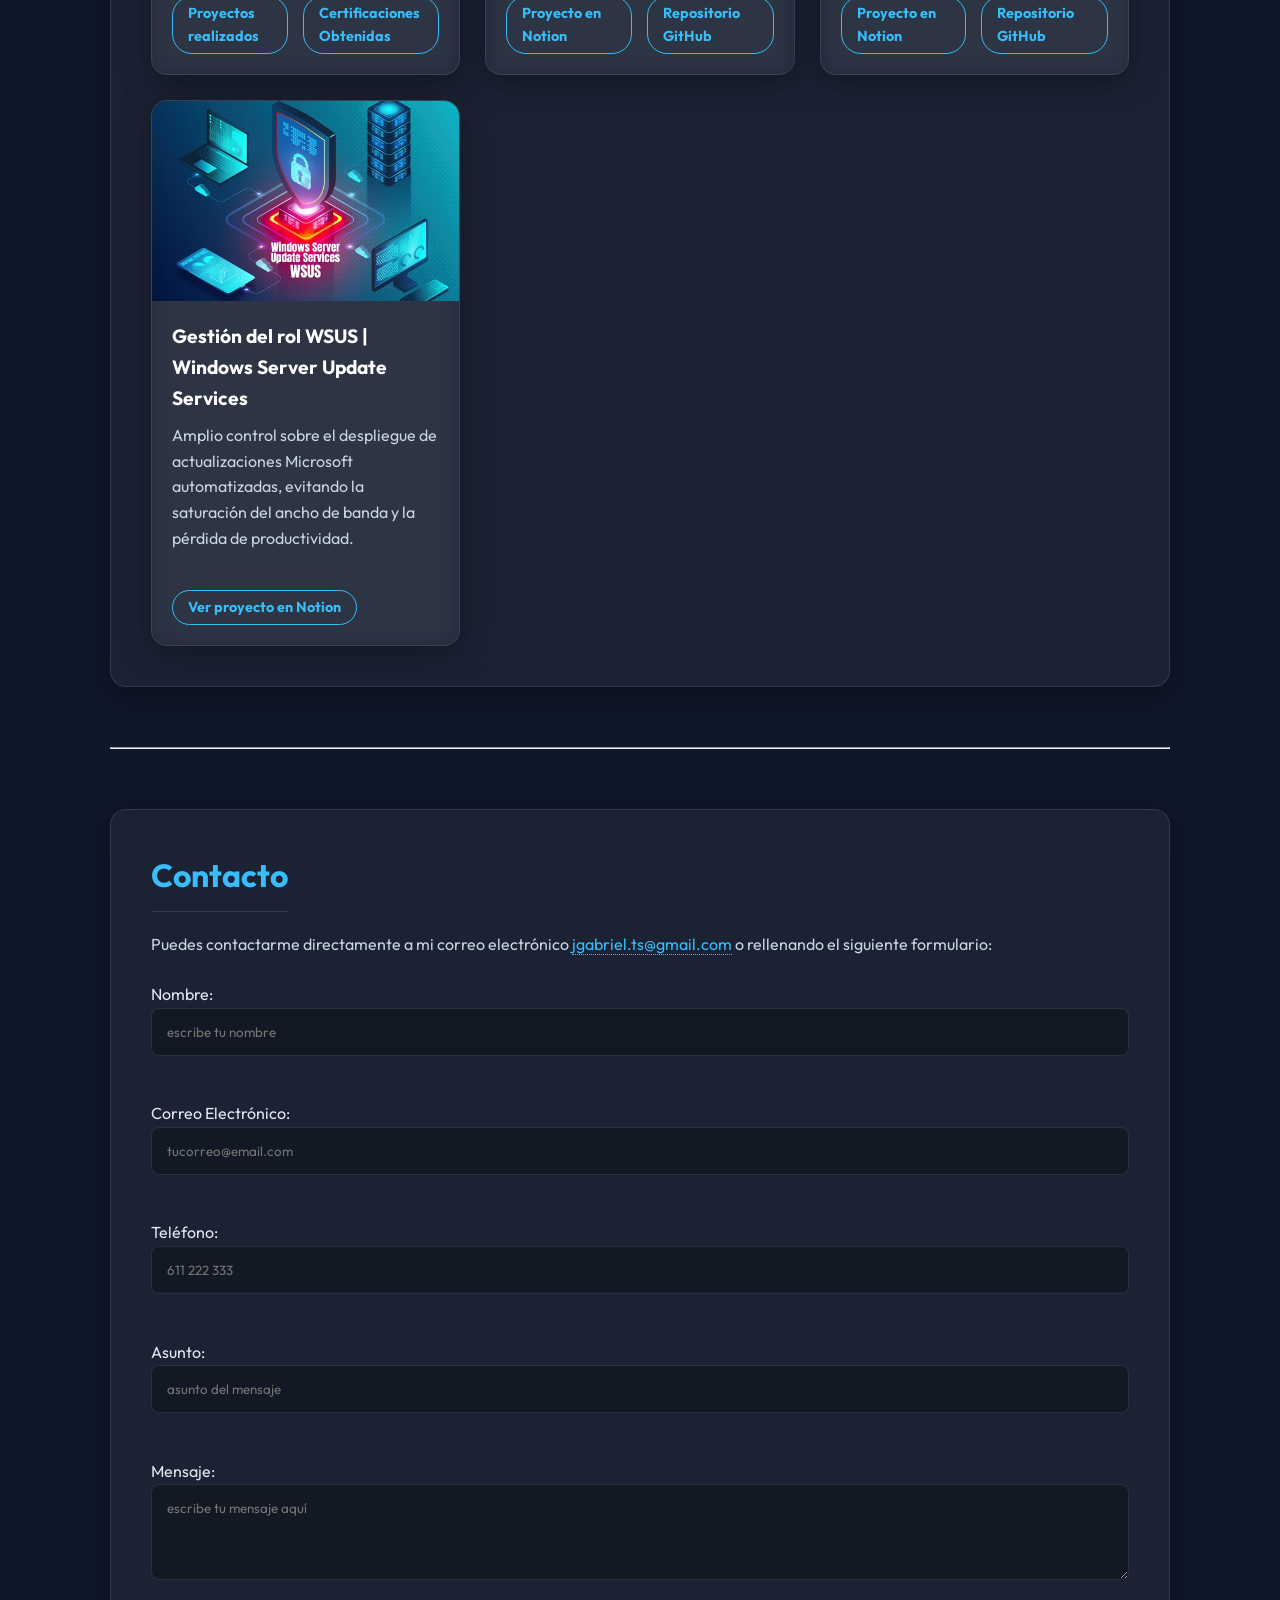
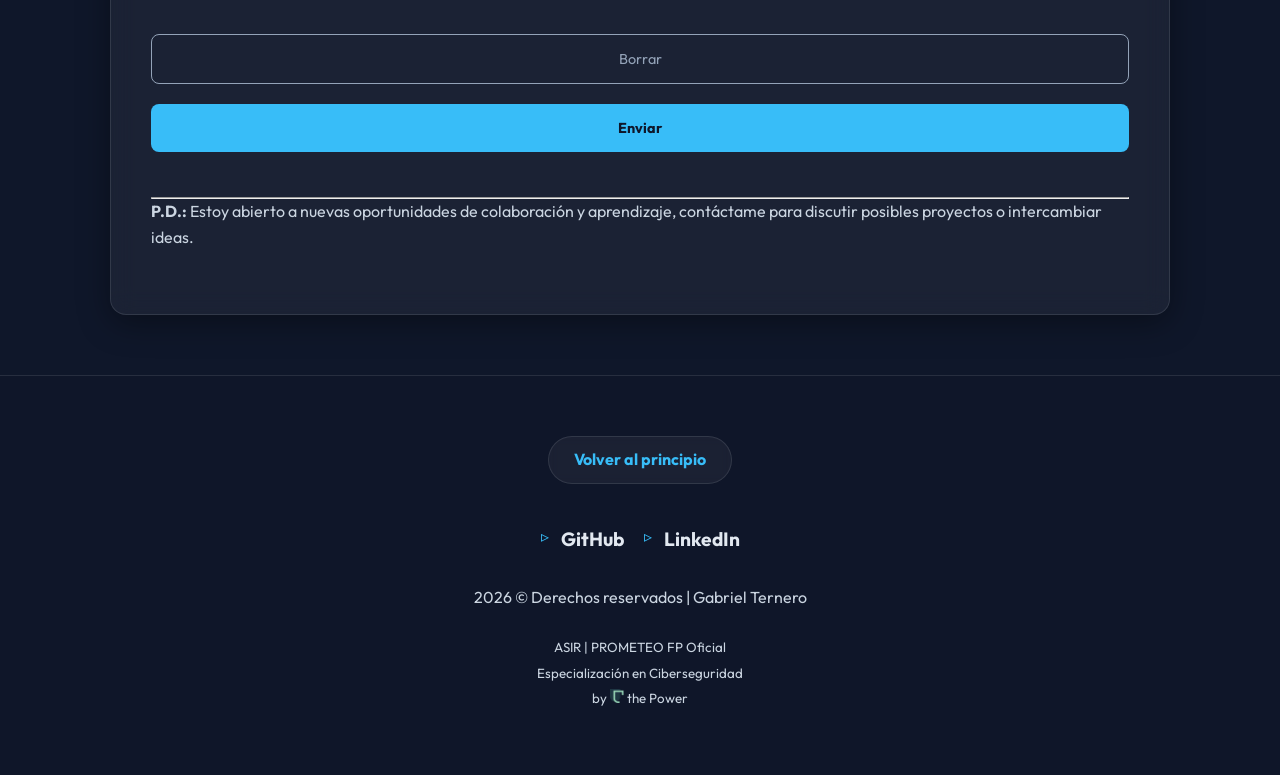
==== commit a8813f4e: "mejoras" ====
--- a/index.html
+++ b/index.html
@@ -155,7 +155,7 @@
                                     clientes o
                                     gerentes no técnicos (fundamental en soporte y consultoría).</dd>
                                 <dt><b>Ética y Responsabilidad:</b></dt>
-                                <dd>Trayectoria profesional impecable en sectores sensibles (juego - dinero),
+                                <dd>Trayectoria profesional ejemplar en sectores sensibles,
                                     priorizando
                                     siempre
                                     la transparencia y la seguridad de la información.</dd>
@@ -180,8 +180,7 @@
                             <li>
                                 <h4>Técnico Superior en Administración de Sistemas Informáticos en Red</h4>
 
-                                Centro de estudios: PROMETEO FP (España) | Grado Superior — 100% Oficial y
-                                Homologado<br>
+                                Centro de estudios: PROMETEO FP (España) | Ciclo Formativo de Grado Superior<br>
                                 2025-2027 | 2.º curso — actualmente cursando
                             </li> <br>
 
@@ -212,8 +211,8 @@
                                     Centro: FEMXA
                                 </li>
                                 <li>
-                                    Certificado Profesional de Google Cybersecurity (en curso). <br>
-                                    Centro: GOOGLE Skills — 5 de 9 certificaciones finalizadas.
+                                    Certificado Profesional de Ciberseguridad de Google (en curso, 5 de 9 cursos).<br>
+                                    Centro: GOOGLE Skills.
                                 </li>
                             </ul>
                         </div>
@@ -309,23 +308,23 @@
                                     proyecto:
                                     red segmentada en 9 VLANs con control de acceso, dominio Windows/AD y servidores
                                     Linux, una base de datos relacional con exportación XML validada, y una arquitectura
-                                    cloud en AWS razonada con criterio, no copiada de un tutorial.
+                                    cloud en AWS razonada con criterio.
                                 </p>
 
                                 <h3>¿Para quién está pensado?</h3>
 
                                 <p>
                                     Está pensado para mostrarse tal cual en una entrevista técnica o un proceso de
-                                    selección, con cada decisión justificada, no solo ejecutada <em>—es el proyecto que
+                                    selección, con cada decisión justificada <em>(es el proyecto que
                                         reúne y pone a prueba, en un
-                                        único escenario creíble, todo lo visto en el primer año del ciclo ASIR.</em>
+                                        único escenario creíble, todo lo visto en el primer año del ciclo ASIR).</em>
                                 </p>
 
                                 <h3>¿Qué aprendí?</h3>
 
                                 <p>
-                                    Aprendí a razonar como lo haría un administrador real <em>—sopesando coste,
-                                        seguridad y escalabilidad en cada decisión—</em>, a aplicar <b>defensa en
+                                    Aprendí a razonar como lo haría un administrador real <em>(sopesando coste,
+                                        seguridad y escalabilidad en cada decisión)</em>, a aplicar <b>defensa en
                                         profundidad</b> en
                                     varias capas independientes, y a documentar tan bien un error encontrado como un
                                     acierto, porque considero que ambos forman parte del mismo trabajo bien hecho.
@@ -374,7 +373,7 @@
                             </figure>
                             <div class="card-content"> <!-- Contenido de la tarjeta -->
 
-                                <h4>Proyectos y Certificaciones | Cybersecurity of Google</h4>
+                                <h4>Proyectos y Certificaciones | Ciberseguridad de Google</h4>
 
                                 <p>Certificación Oficial en Ciberseguridad de Google. Proyectos basados en estándares de
                                     la industria (NIST) y prácticas técnicas (Python, SQL, Linux).</p>
@@ -418,7 +417,7 @@
                                 <h4>Copias de Seguridad Automatizadas en Linux | Scripts en Bash</h4>
 
                                 <p>Desarrollo de scripts de respaldo autónomo y programable en Linux. Integridad y
-                                    Resiliencia ante fallos, garantizando la consistencia de los datos frente al error
+                                    Resiliencia ante fallos, asegurando la consistencia de los datos frente al error
                                     humano.</p>
                                 <div class="card-links">
                                     <a href="https://legendary-split-8cd.notion.site/02-Copia-de-Seguridad-Automatizada-en-Linux-Gabriel-Ternero-330e1f2471ef80ad87f6c315949d7b4e"
@@ -438,7 +437,7 @@
 
                                 <h4>Gestión del rol WSUS | Windows Server Update Services</h4>
 
-                                <p>Control total sobre el despliegue de actualizaciones Microsoft automatizadas,
+                                <p>Amplio control sobre el despliegue de actualizaciones Microsoft automatizadas,
                                     evitando la saturación del ancho de banda y la pérdida de productividad.</p>
                                 <div class="card-links">
                                     <a href="https://legendary-split-8cd.notion.site/03-Rol-WSUS-caso-pr-ctico-de-resoluci-n-de-incidencias-Gabriel-Ternero-392e1f2471ef80eabce7dd4c1c8f1eda"
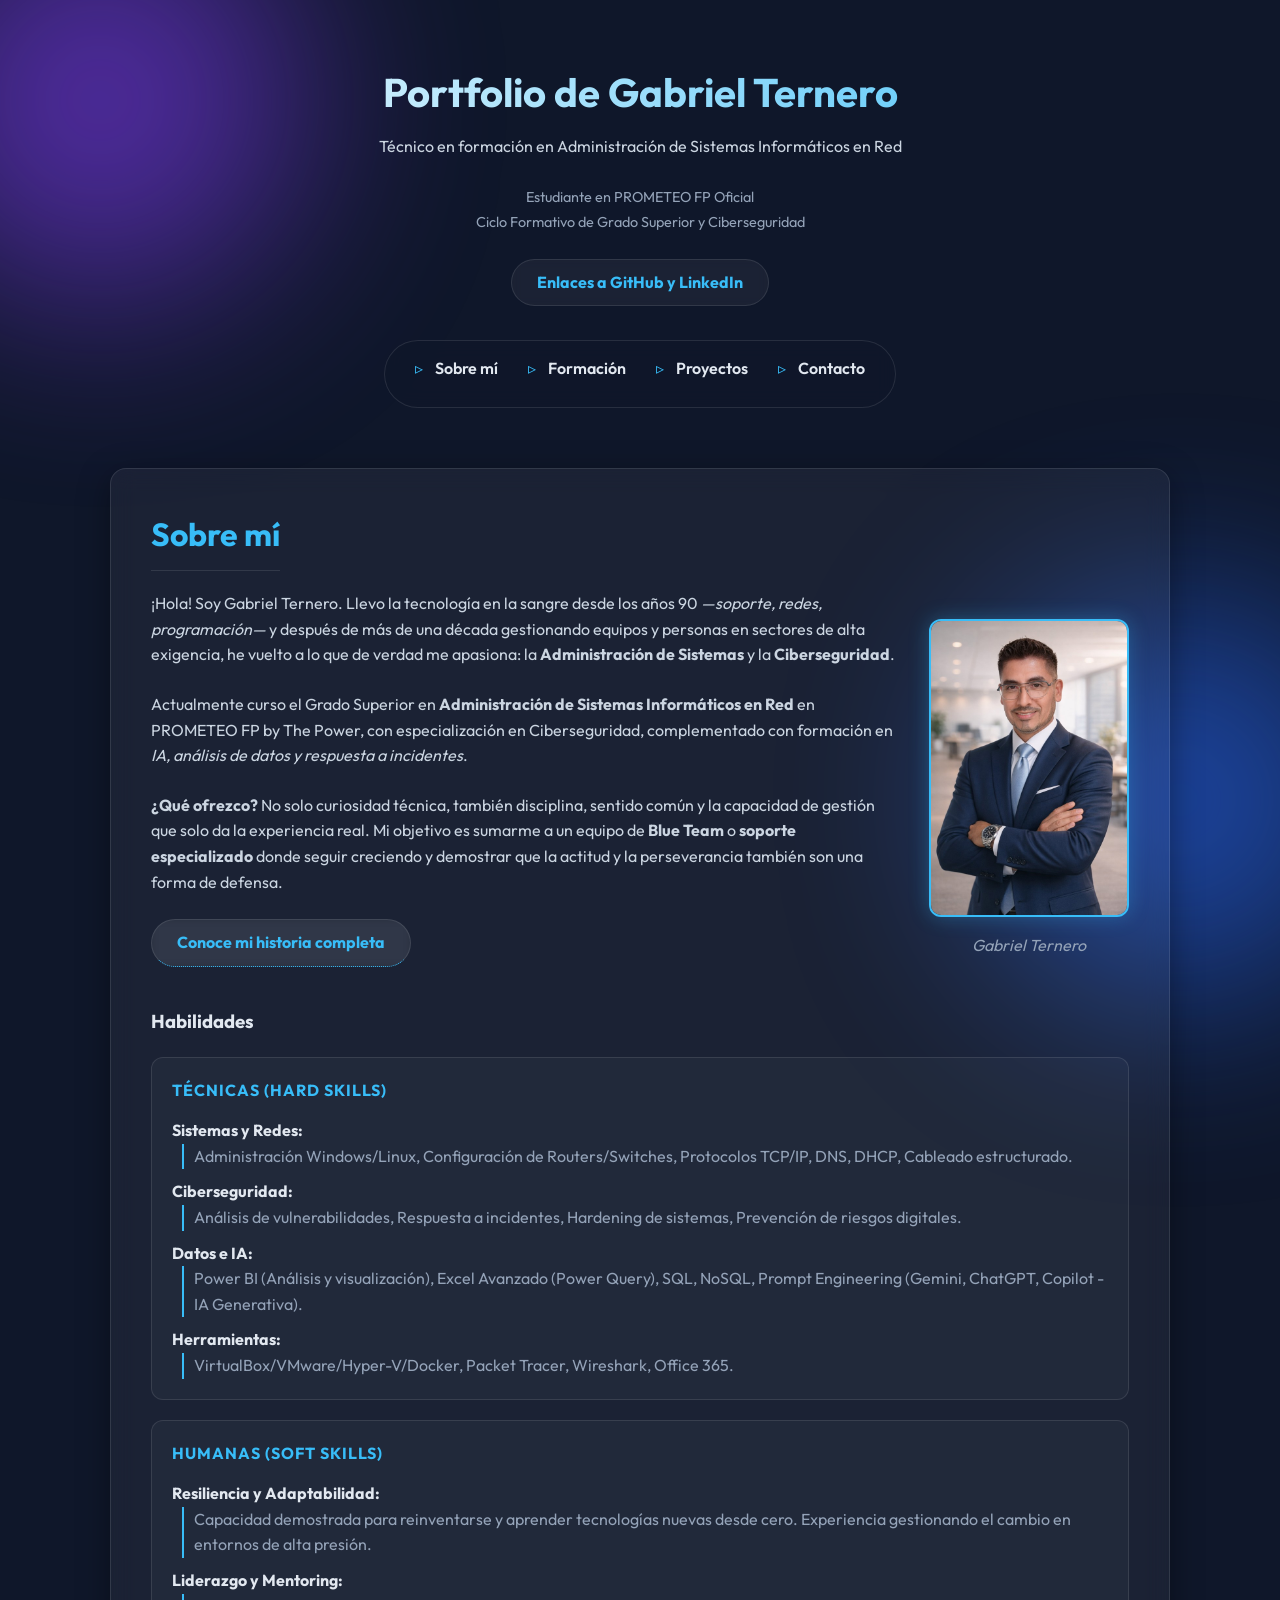
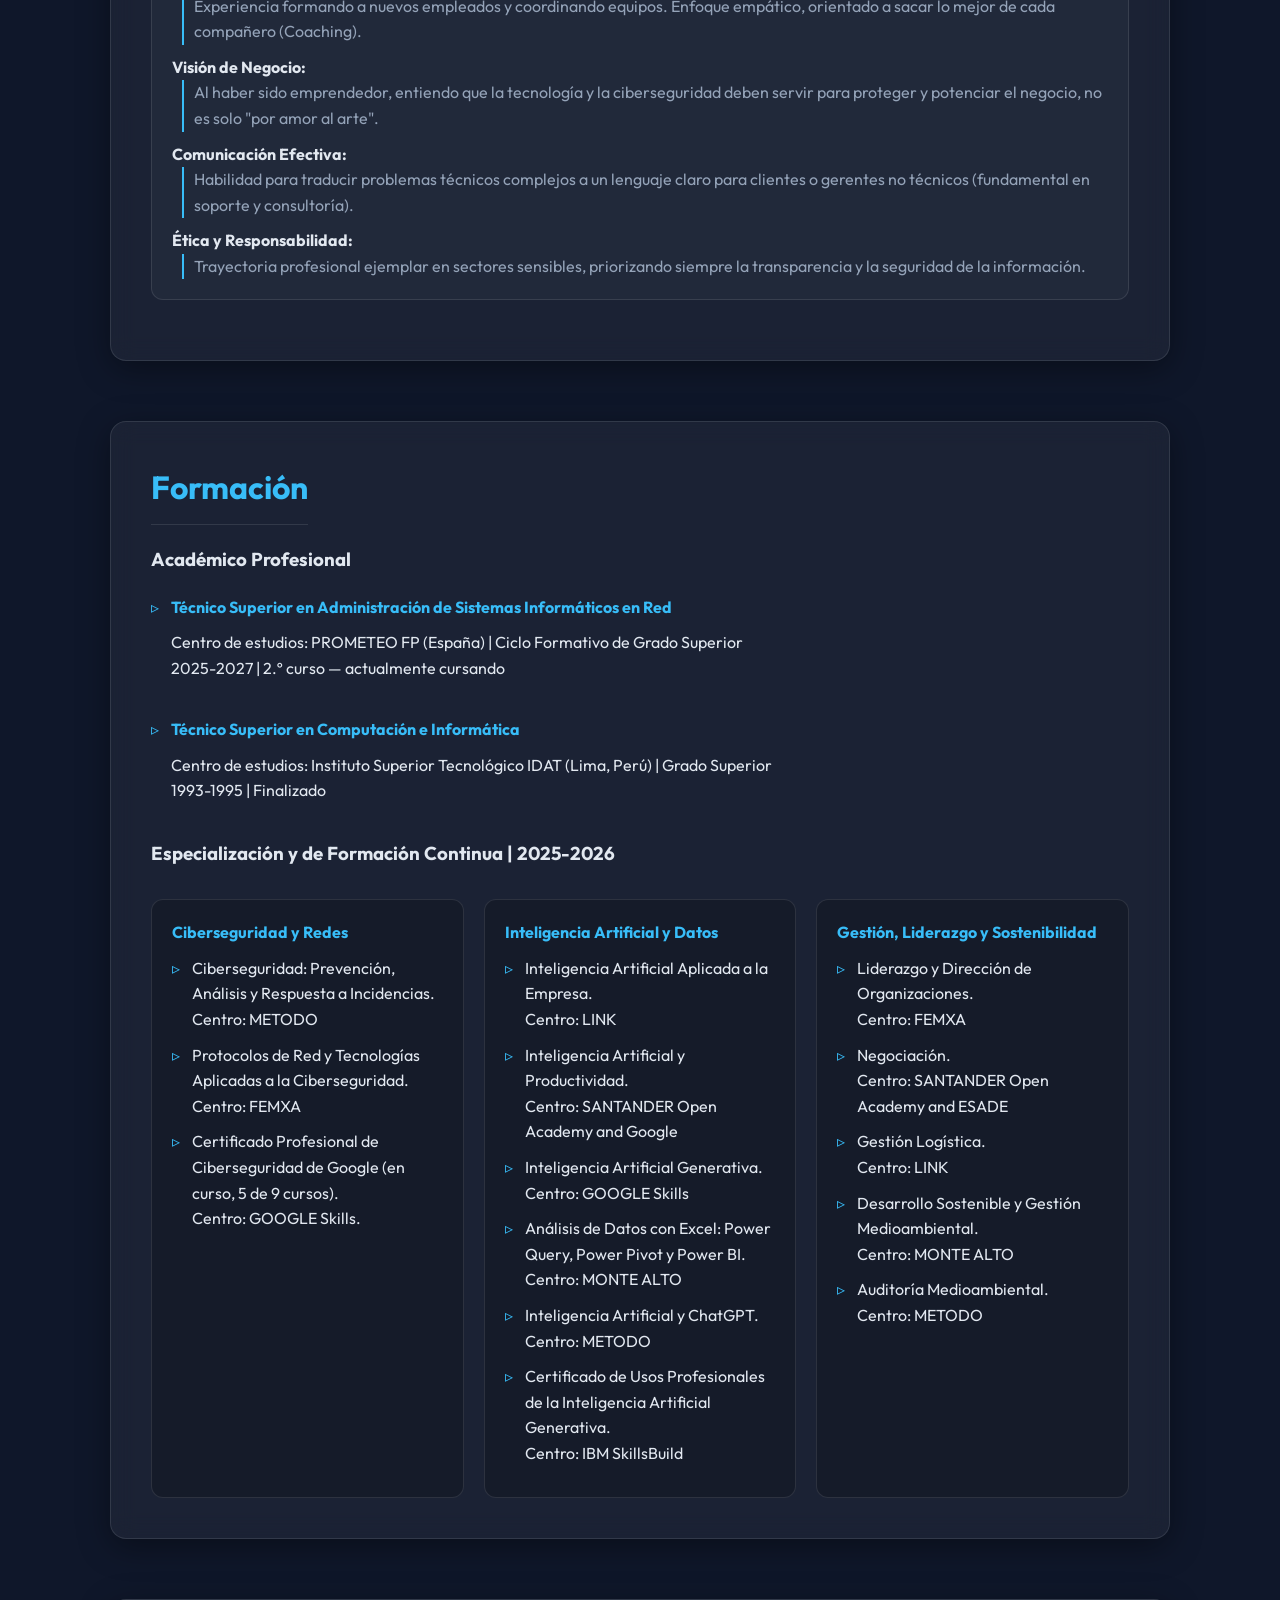
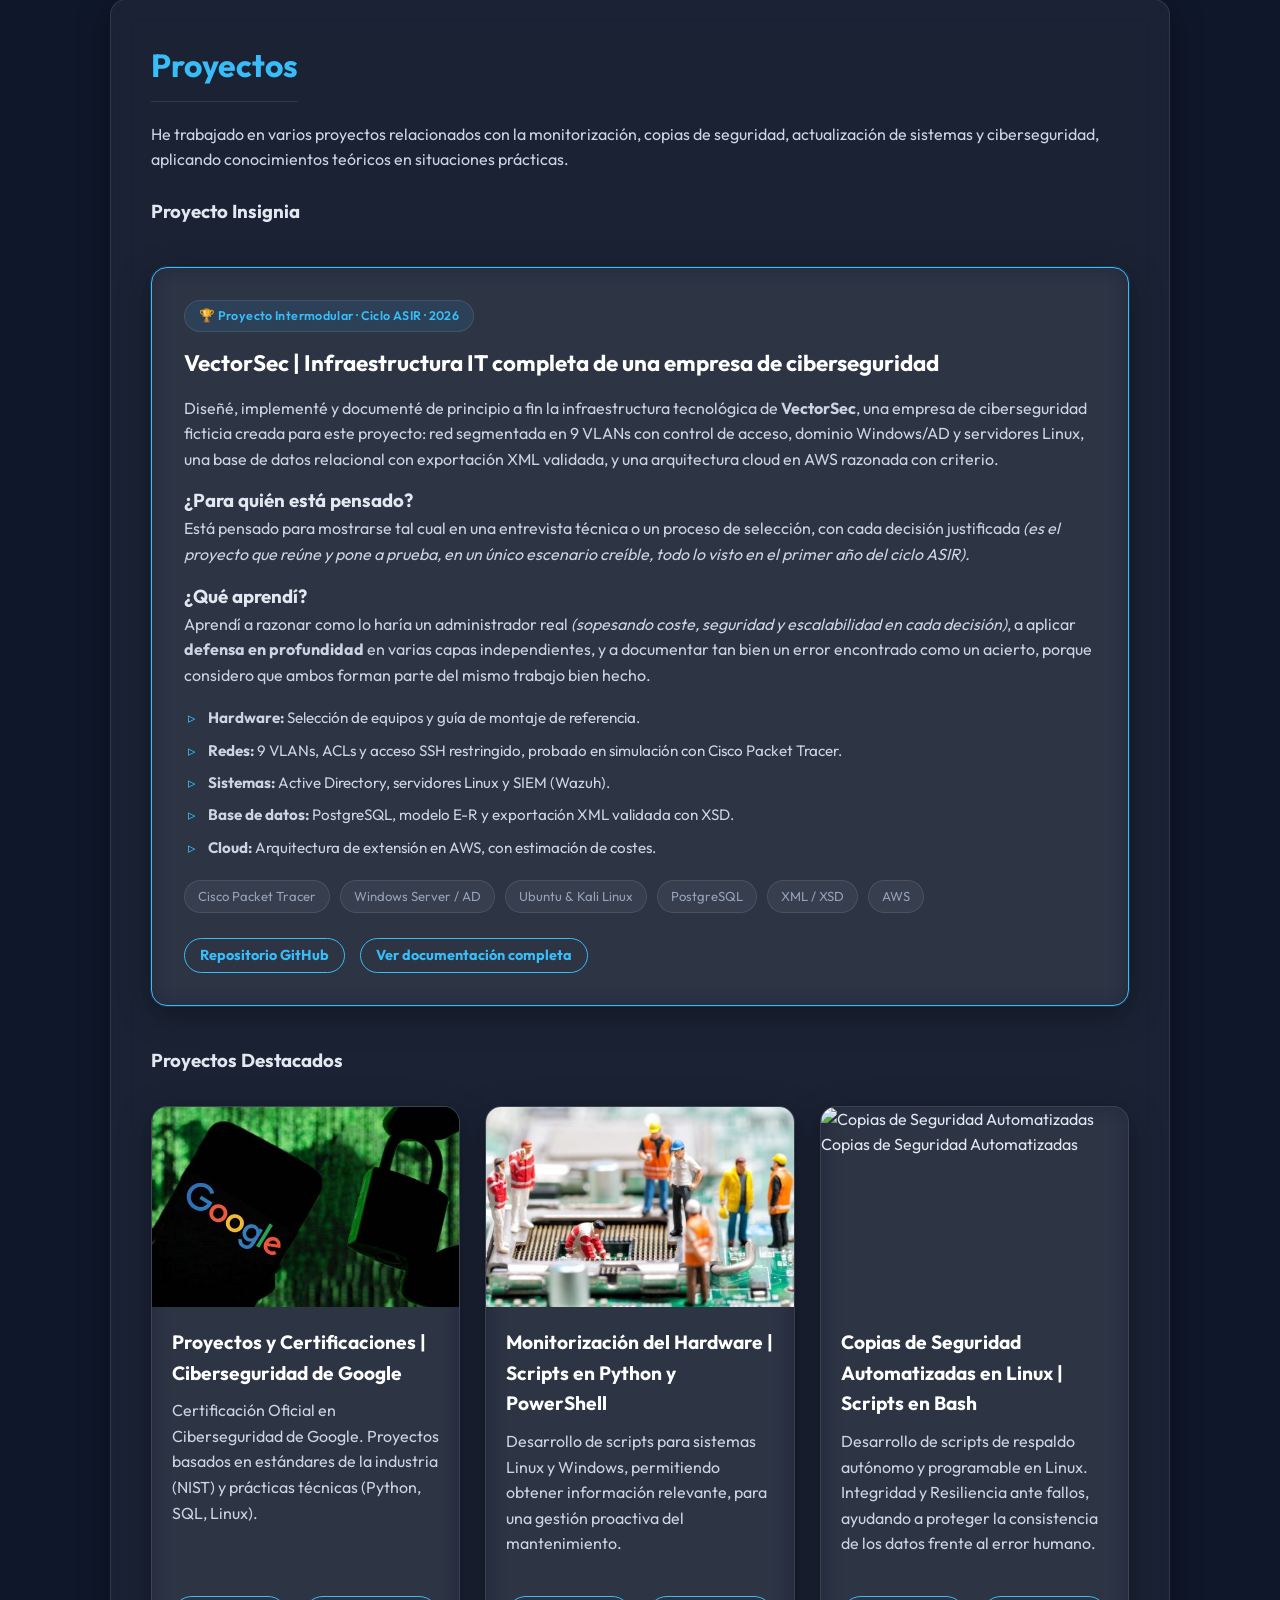
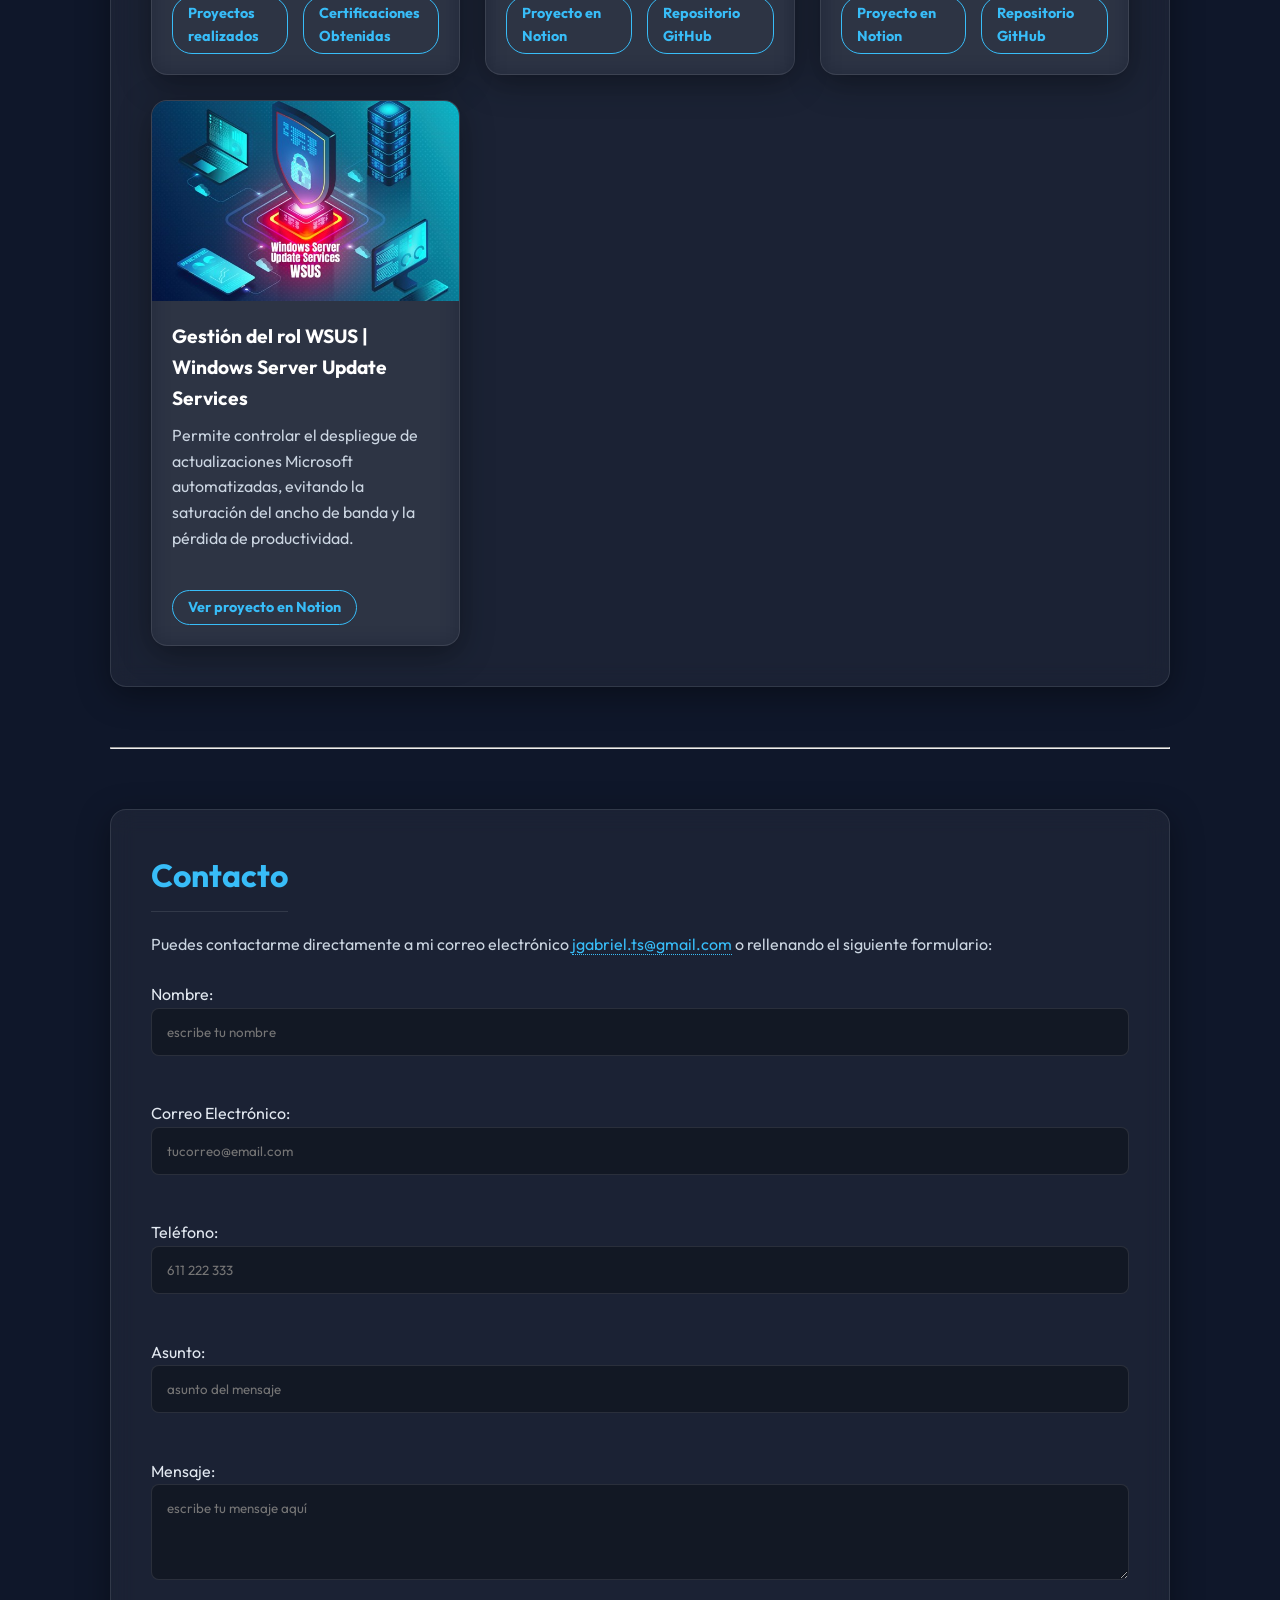
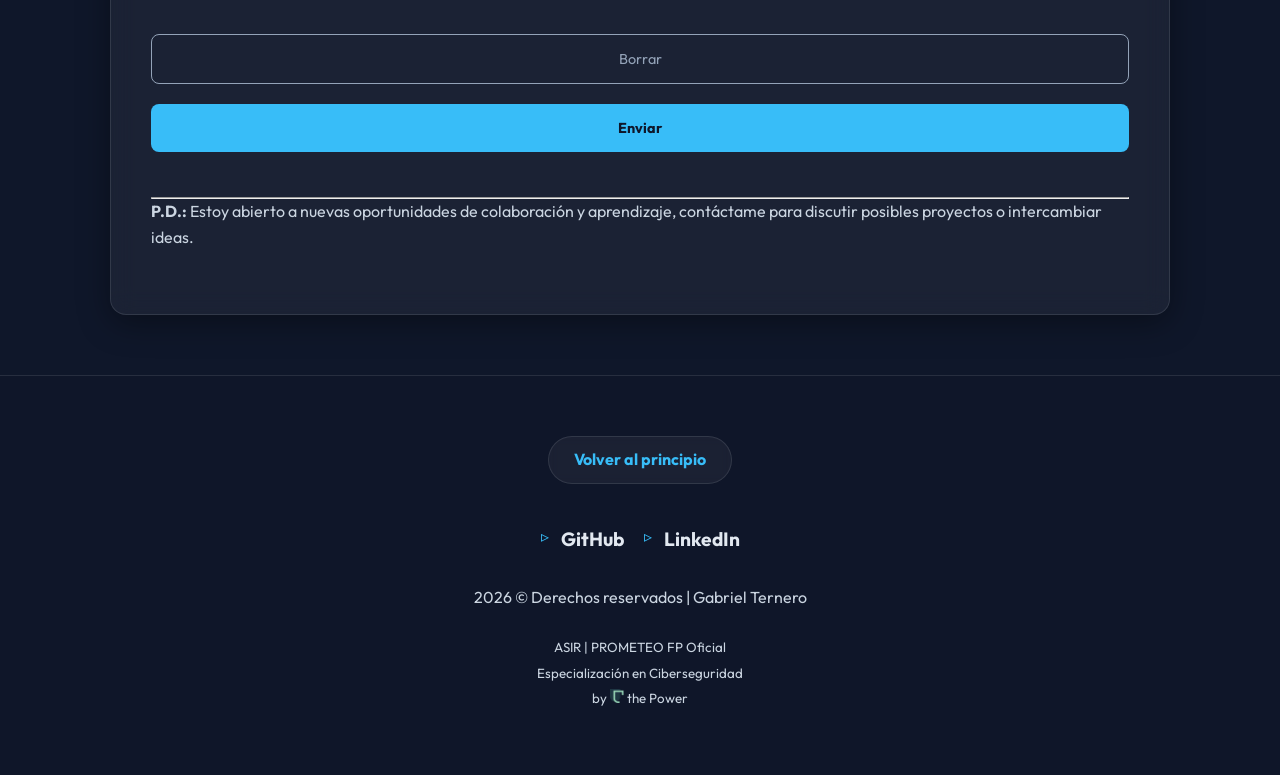
==== commit 1f28ff5c: "correciones" ====
--- a/index.html
+++ b/index.html
@@ -87,7 +87,7 @@
                     <br>
 
                     <p>¡Hola! Soy Gabriel Ternero. Llevo la tecnología en la sangre desde los años 90 <em>—soporte,
-                        redes, programación—</em> y después de más de una década gestionando equipos y personas en
+                            redes, programación—</em> y después de más de una década gestionando equipos y personas en
                         sectores de alta exigencia, he vuelto a lo que de verdad me apasiona: la
                         <b>Administración de Sistemas</b> y la <b>Ciberseguridad</b>.
                     </p>
@@ -332,7 +332,8 @@
 
                                 <ul class="featured-modules">
                                     <li><b>Hardware:</b> Selección de equipos y guía de montaje de referencia.</li>
-                                    <li><b>Redes:</b> 9 VLANs, ACLs y acceso SSH restringido, verificado en Cisco Packet
+                                    <li><b>Redes:</b> 9 VLANs, ACLs y acceso SSH restringido, probado en simulación con
+                                        Cisco Packet
                                         Tracer.
                                     </li>
                                     <li><b>Sistemas:</b> Active Directory, servidores Linux y SIEM (Wazuh).</li>
@@ -417,7 +418,8 @@
                                 <h4>Copias de Seguridad Automatizadas en Linux | Scripts en Bash</h4>
 
                                 <p>Desarrollo de scripts de respaldo autónomo y programable en Linux. Integridad y
-                                    Resiliencia ante fallos, asegurando la consistencia de los datos frente al error
+                                    Resiliencia ante fallos, ayudando a proteger la consistencia de los datos frente al
+                                    error
                                     humano.</p>
                                 <div class="card-links">
                                     <a href="https://legendary-split-8cd.notion.site/02-Copia-de-Seguridad-Automatizada-en-Linux-Gabriel-Ternero-330e1f2471ef80ad87f6c315949d7b4e"
@@ -437,7 +439,7 @@
 
                                 <h4>Gestión del rol WSUS | Windows Server Update Services</h4>
 
-                                <p>Amplio control sobre el despliegue de actualizaciones Microsoft automatizadas,
+                                <p>Permite controlar el despliegue de actualizaciones Microsoft automatizadas,
                                     evitando la saturación del ancho de banda y la pérdida de productividad.</p>
                                 <div class="card-links">
                                     <a href="https://legendary-split-8cd.notion.site/03-Rol-WSUS-caso-pr-ctico-de-resoluci-n-de-incidencias-Gabriel-Ternero-392e1f2471ef80eabce7dd4c1c8f1eda"
@@ -458,7 +460,9 @@
 
                     <h2 id="contactar">Contacto</h2><!-- Ancla sobre el encabezado de nivel 2 "Contacto" -->
 
-                    <p> Puedes contactarme directamente a mi correo electrónico <a href="mailto:jgabriel.ts@gmail.com">jgabriel.ts@gmail.com</a> o rellenando el siguiente formulario: </p>
+                    <p> Puedes contactarme directamente a mi correo electrónico <a
+                            href="mailto:jgabriel.ts@gmail.com">jgabriel.ts@gmail.com</a> o rellenando el siguiente
+                        formulario: </p>
 
                     <div>
                         <form id="formContacto"> <!-- Inicio del formulario de contacto. -->
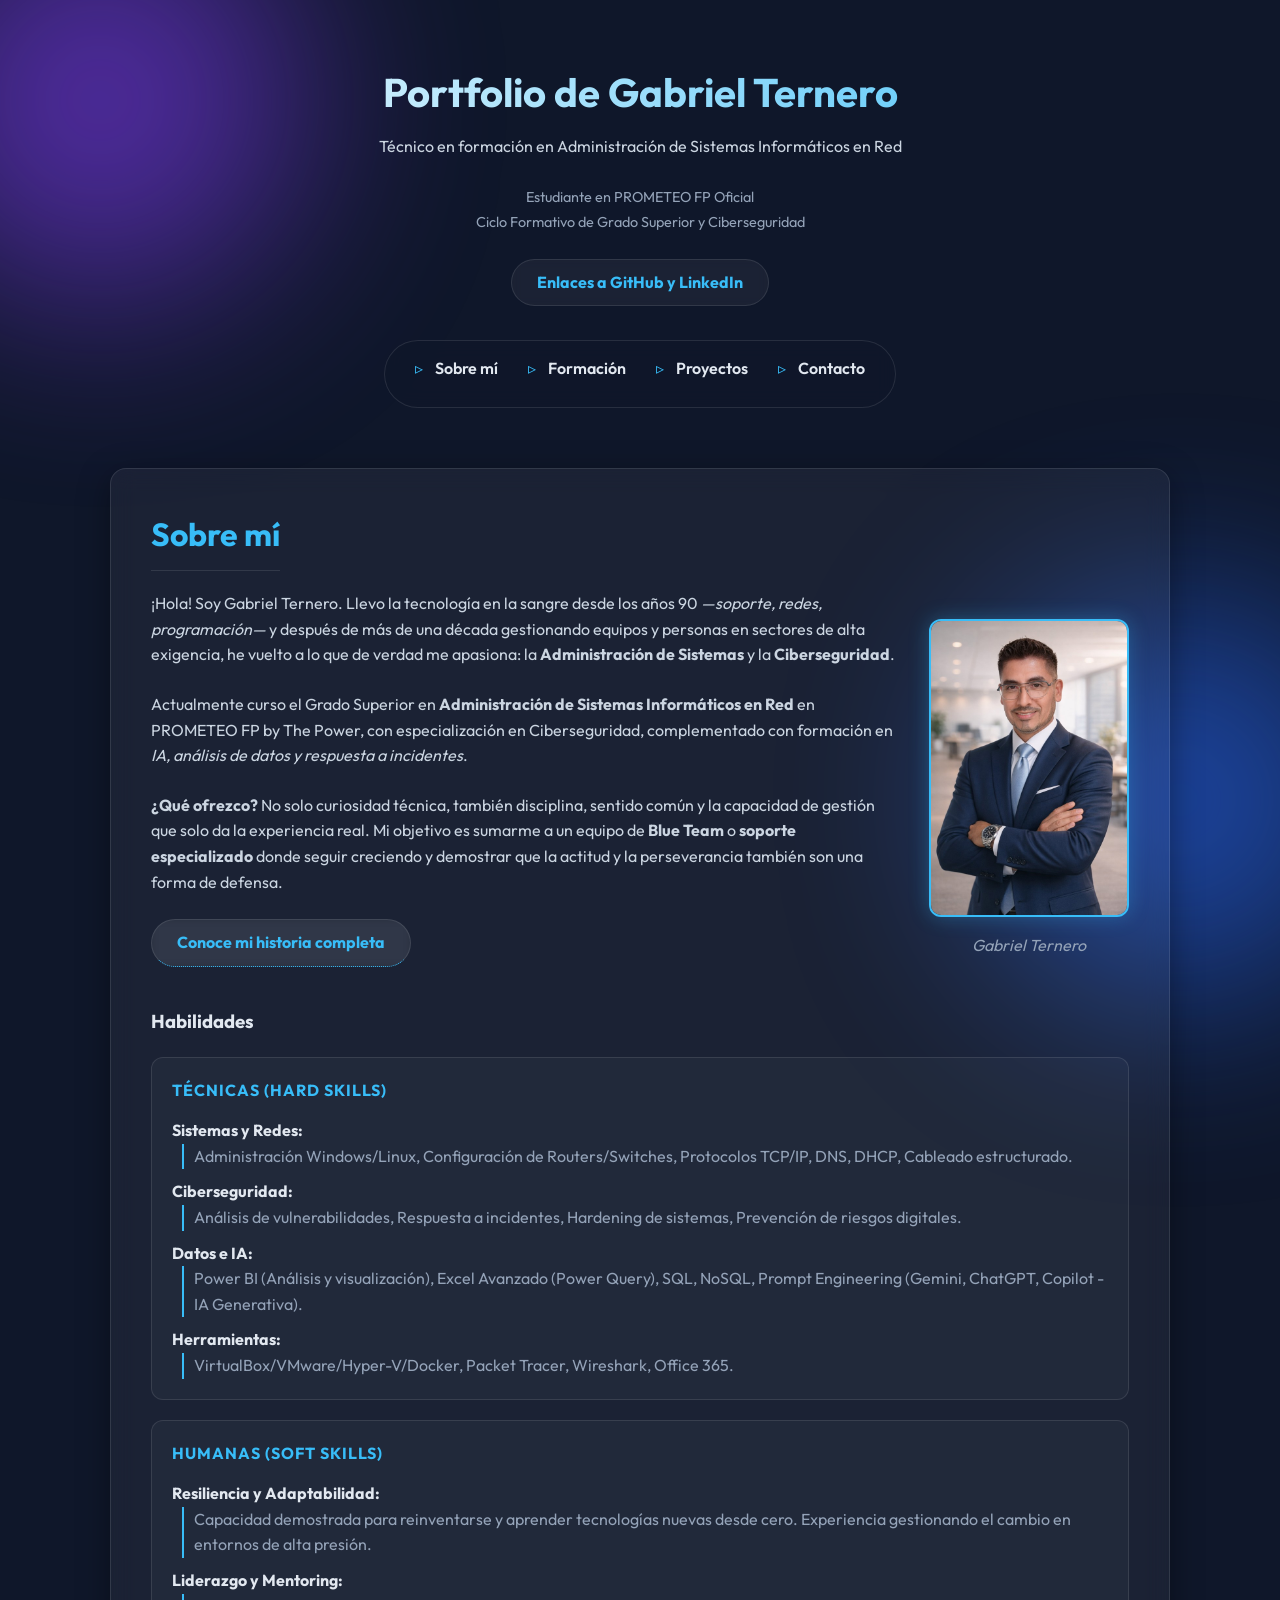
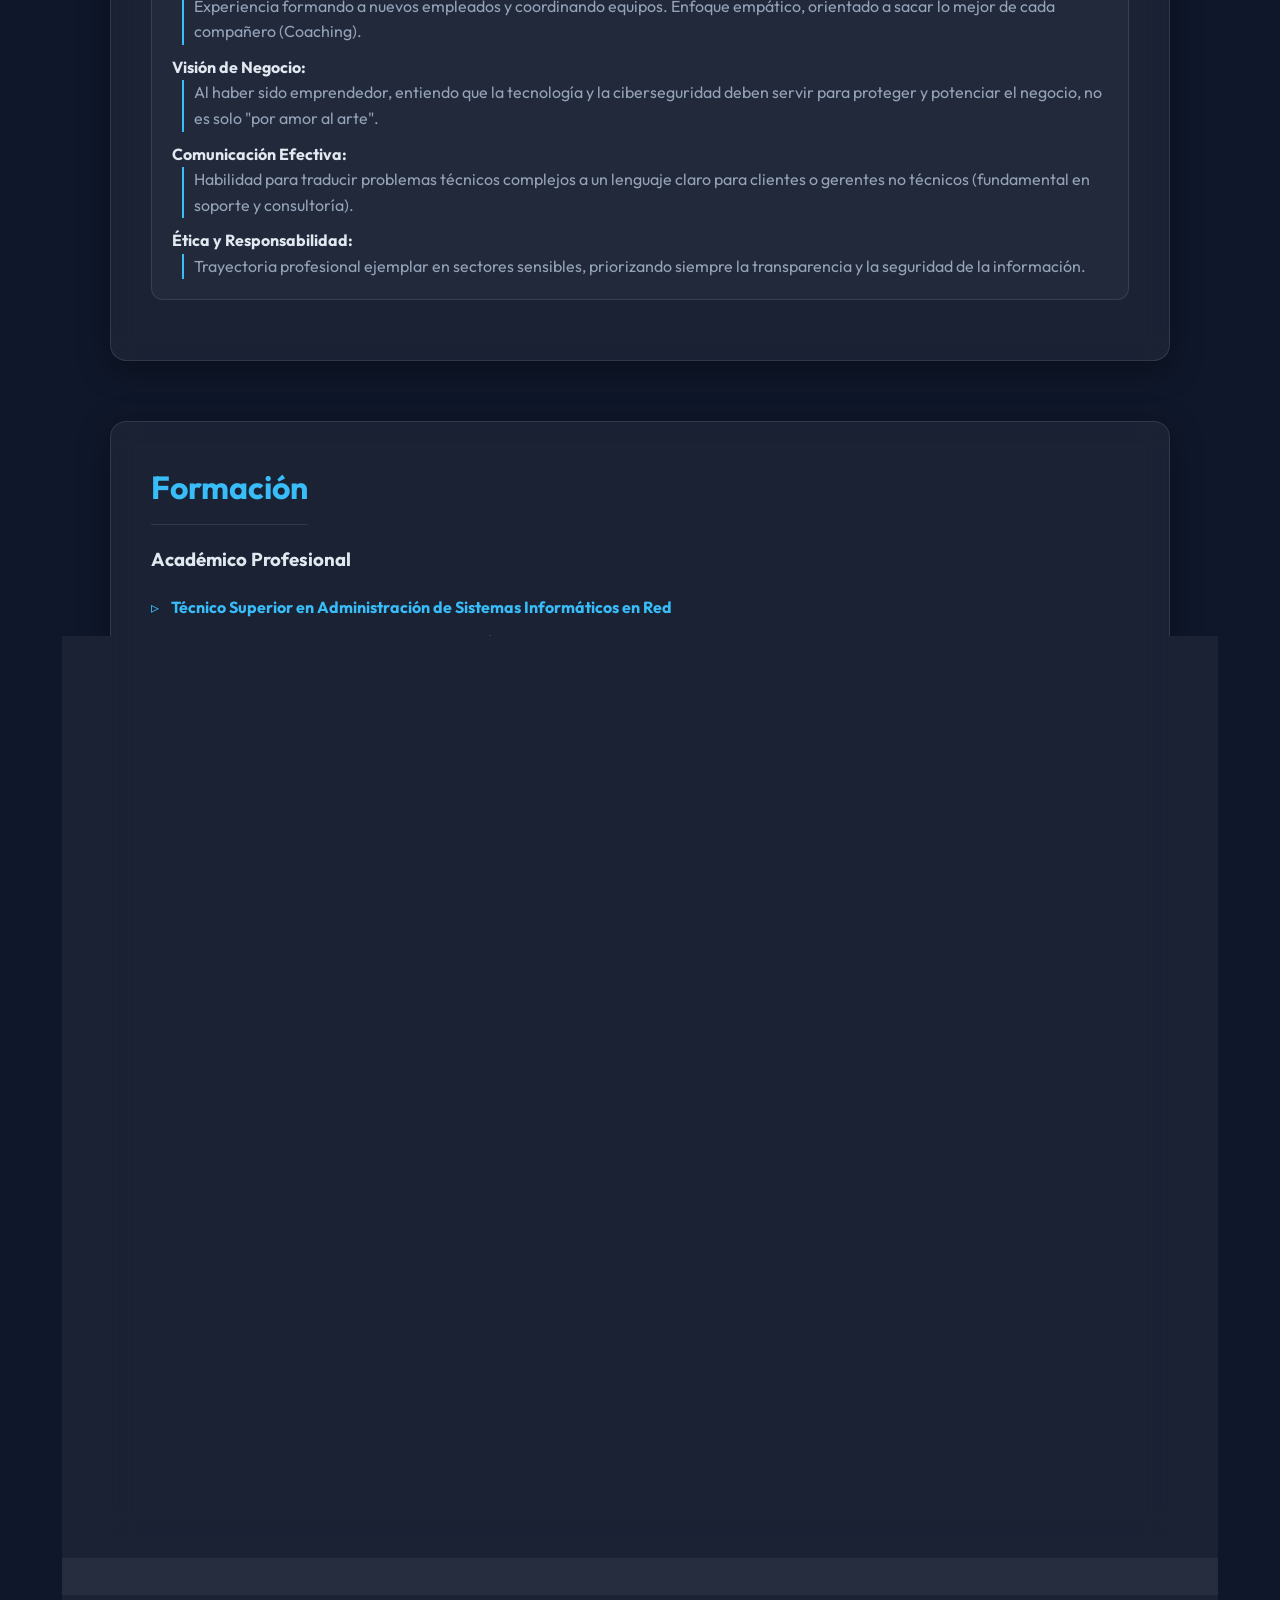
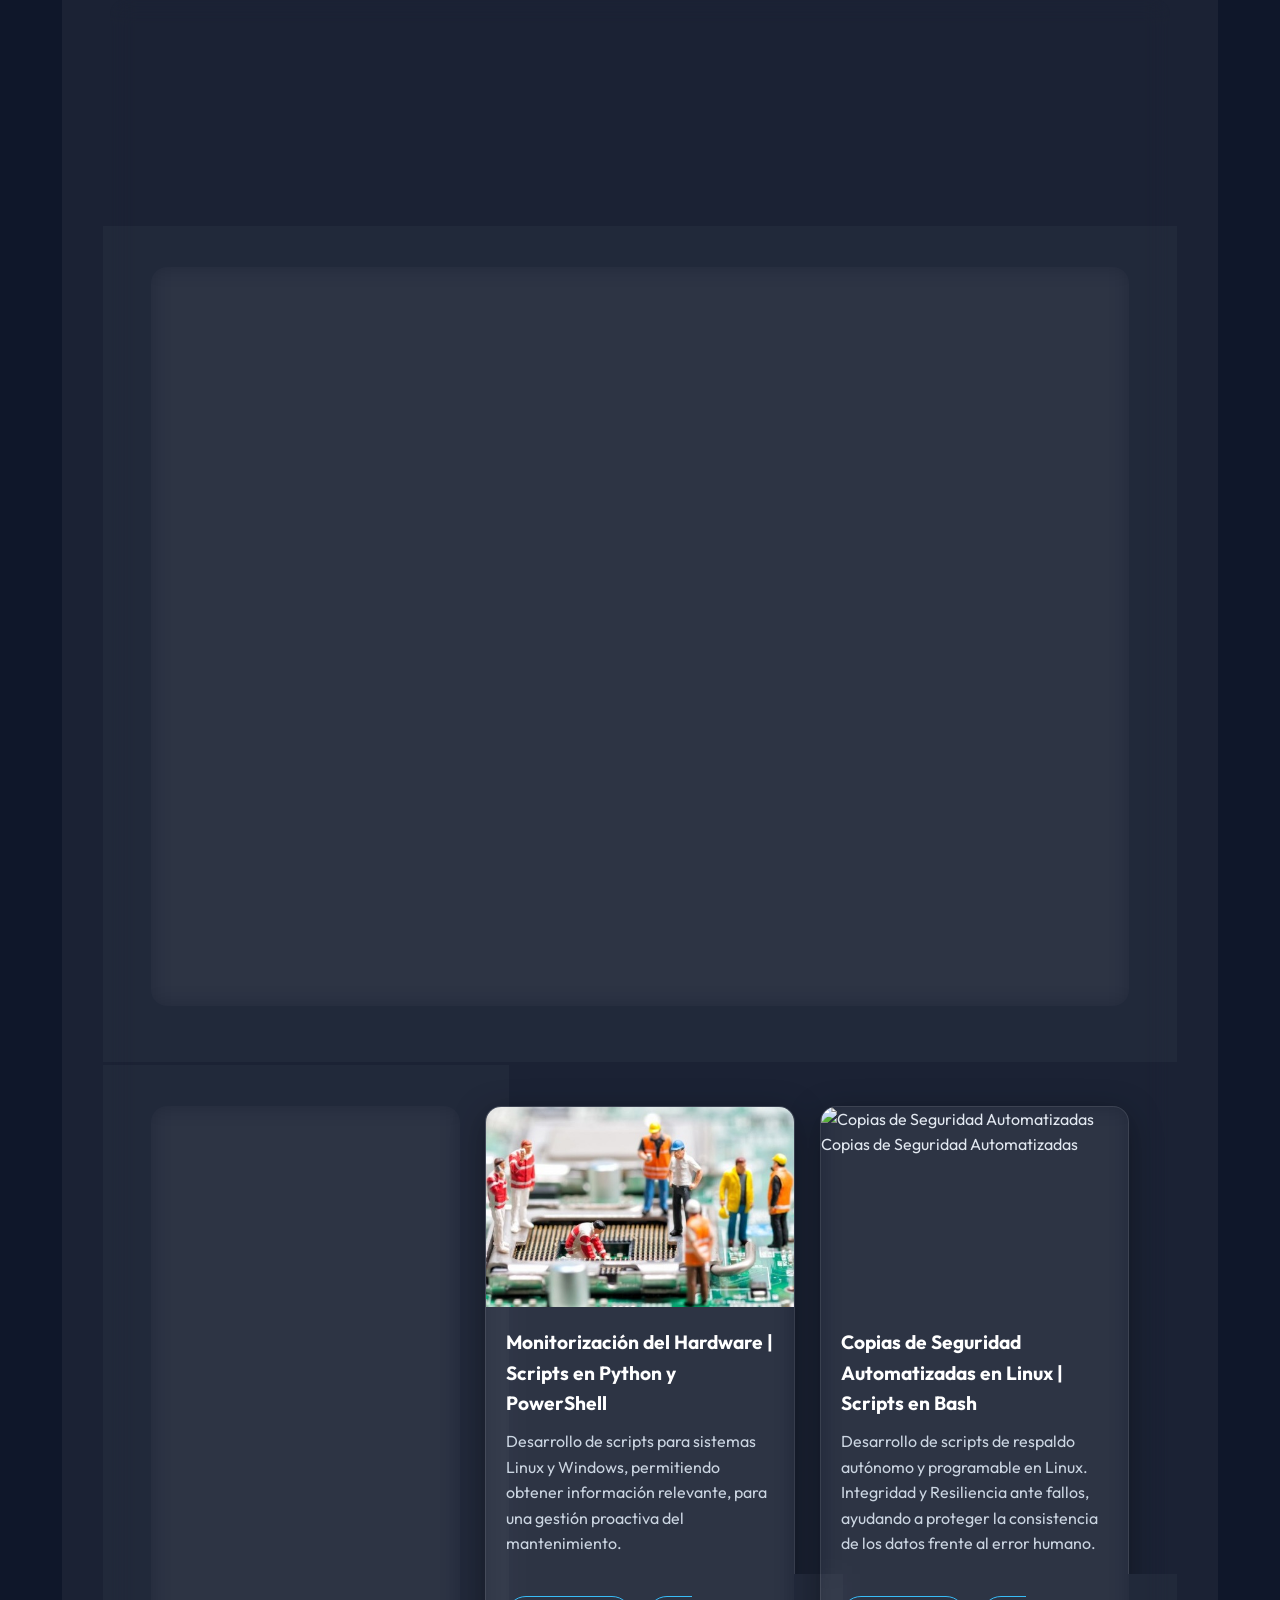
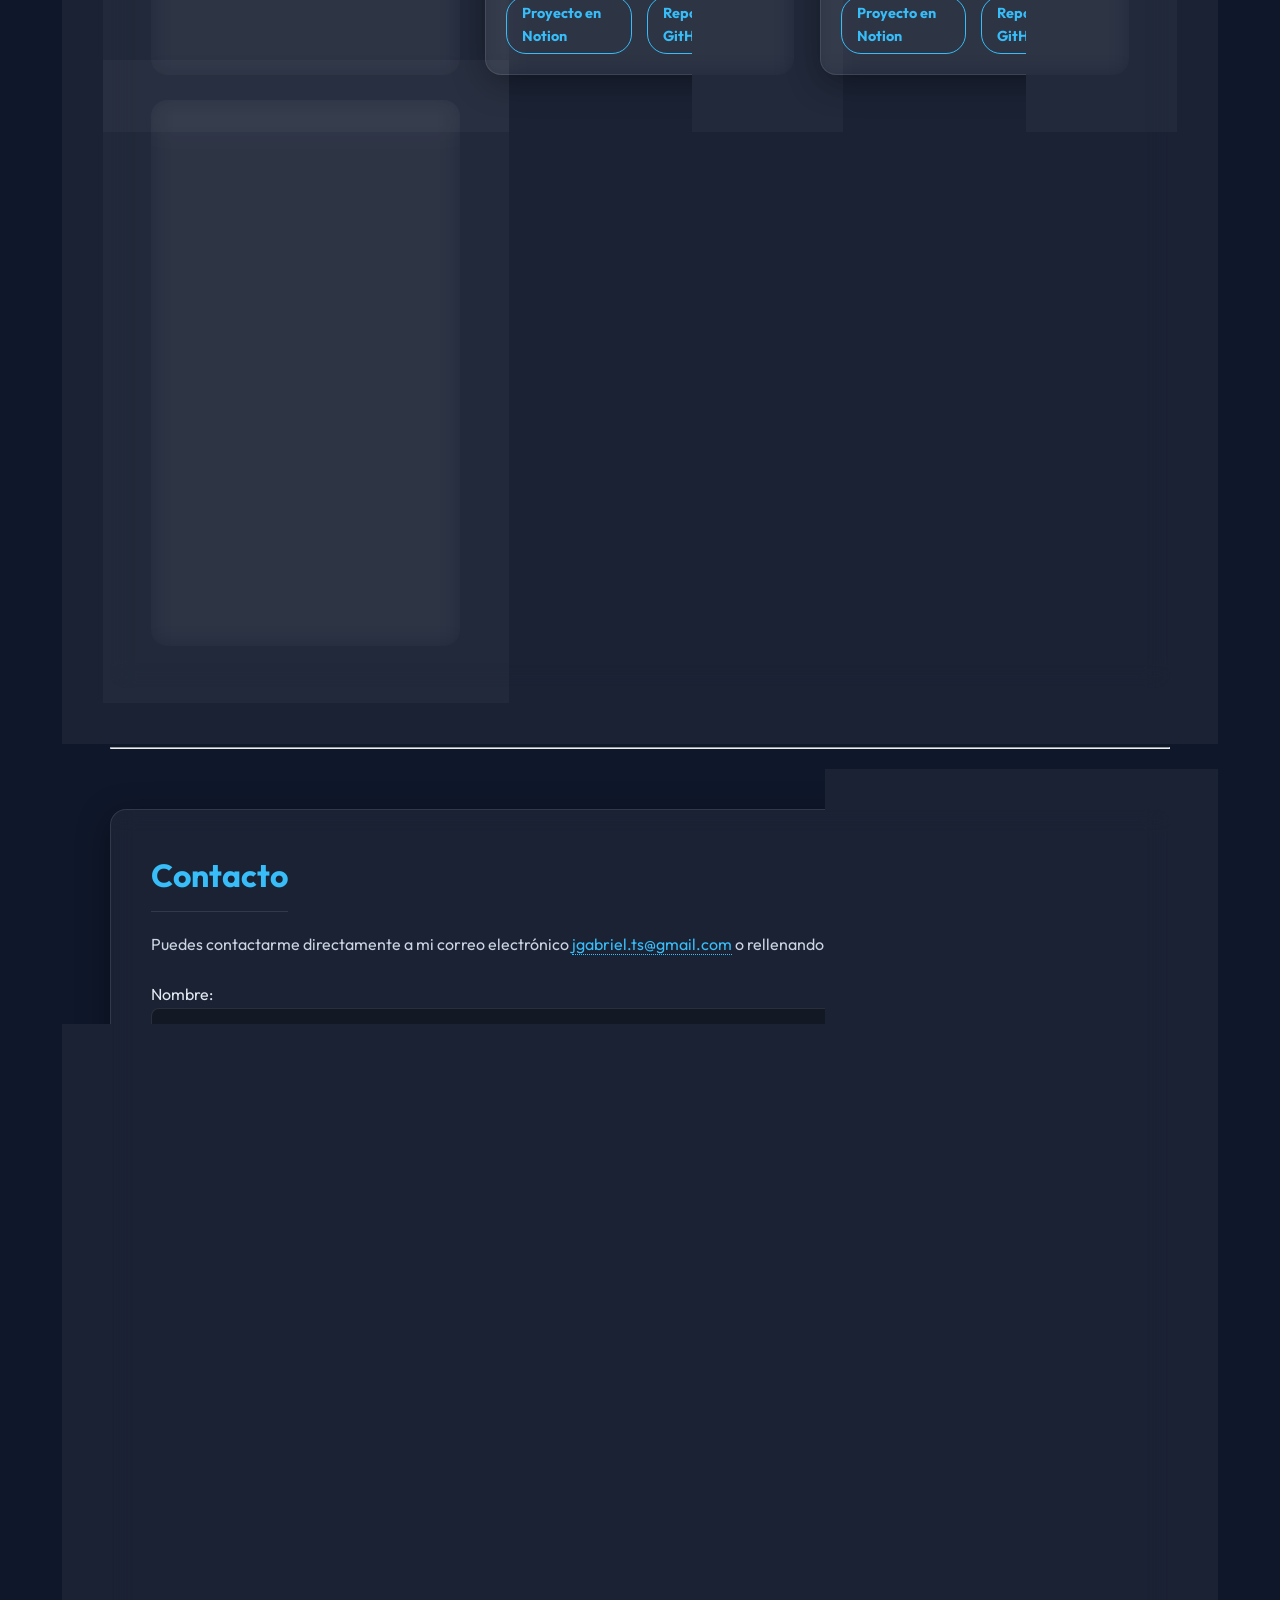
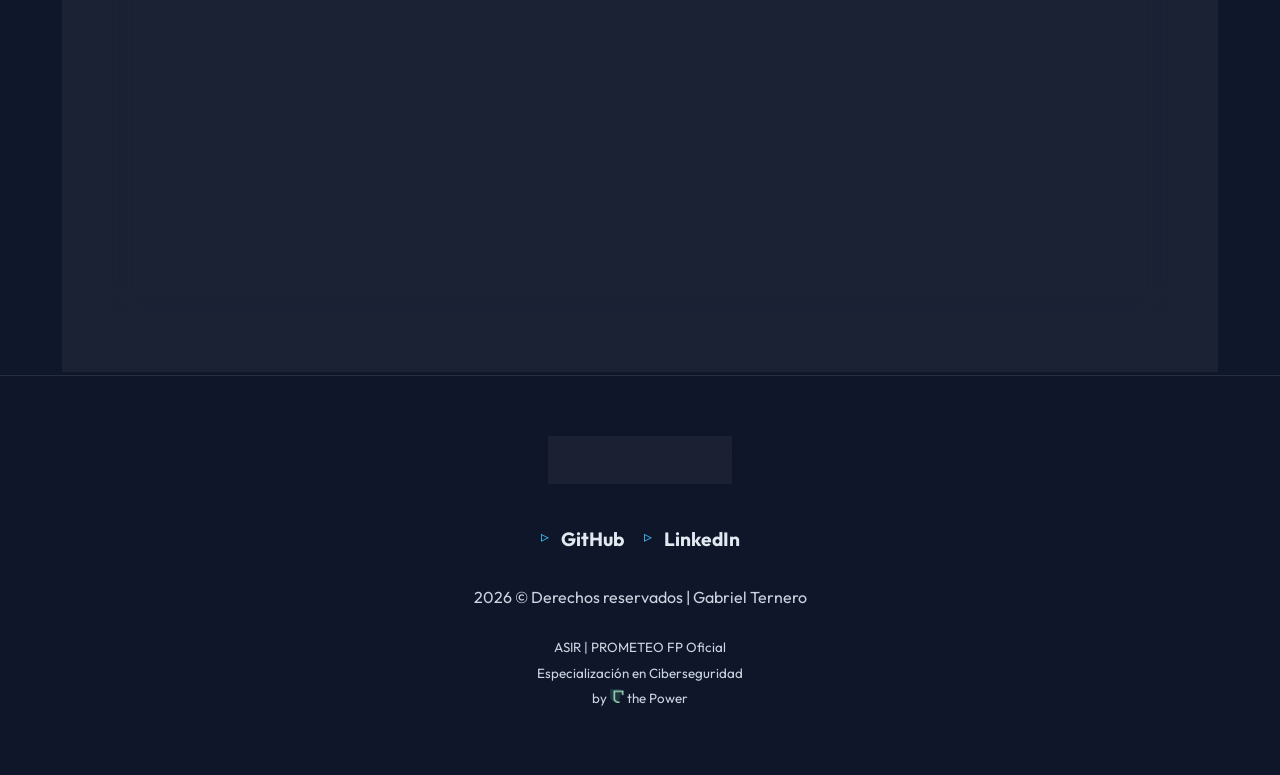
==== commit 985e0132: "mejoras" ====
--- a/index.html
+++ b/index.html
@@ -303,7 +303,7 @@
                                 <h4>VectorSec | Infraestructura IT completa de una empresa de ciberseguridad</h4>
 
                                 <p>
-                                    Diseñé, implementé y documenté de principio a fin la infraestructura tecnológica
+                                    Diseñé, simulé y documenté de principio a fin la infraestructura tecnológica
                                     de <b>VectorSec</b>, una empresa de ciberseguridad ficticia creada para este
                                     proyecto:
                                     red segmentada en 9 VLANs con control de acceso, dominio Windows/AD y servidores
